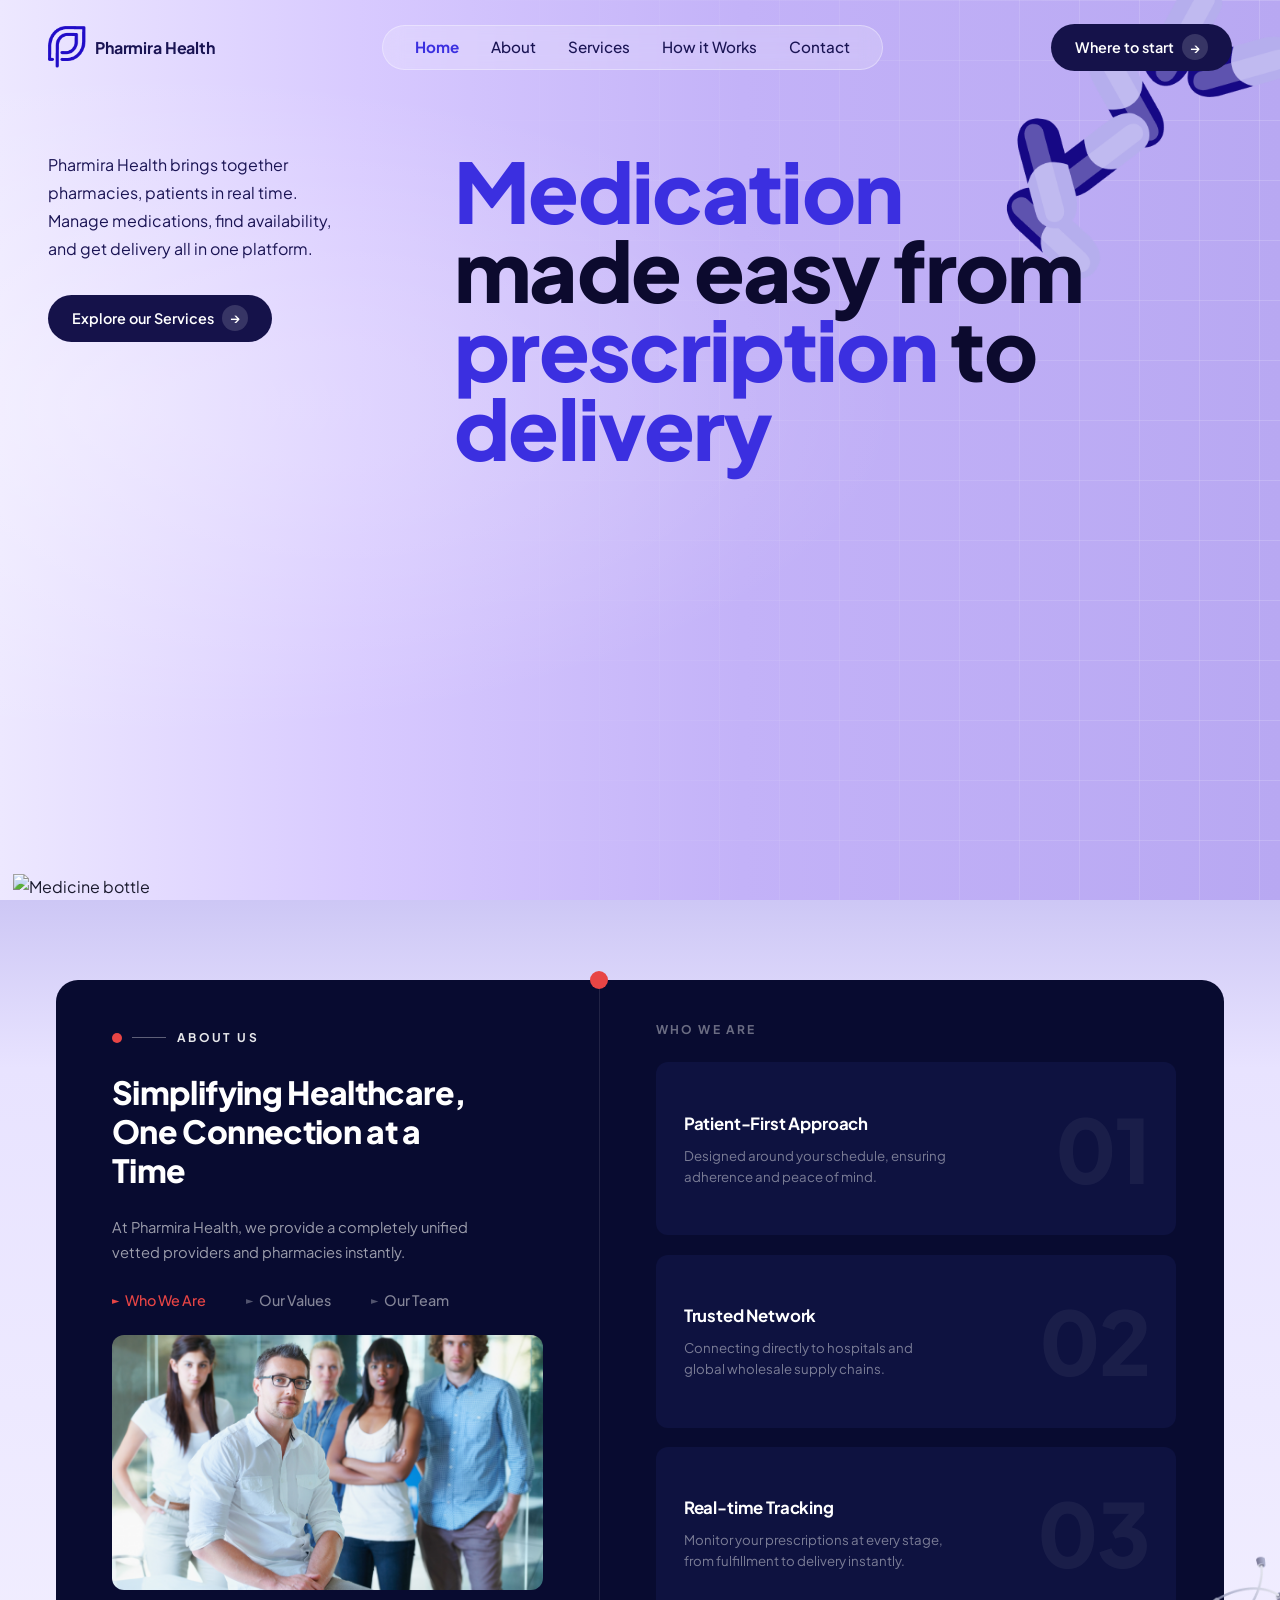
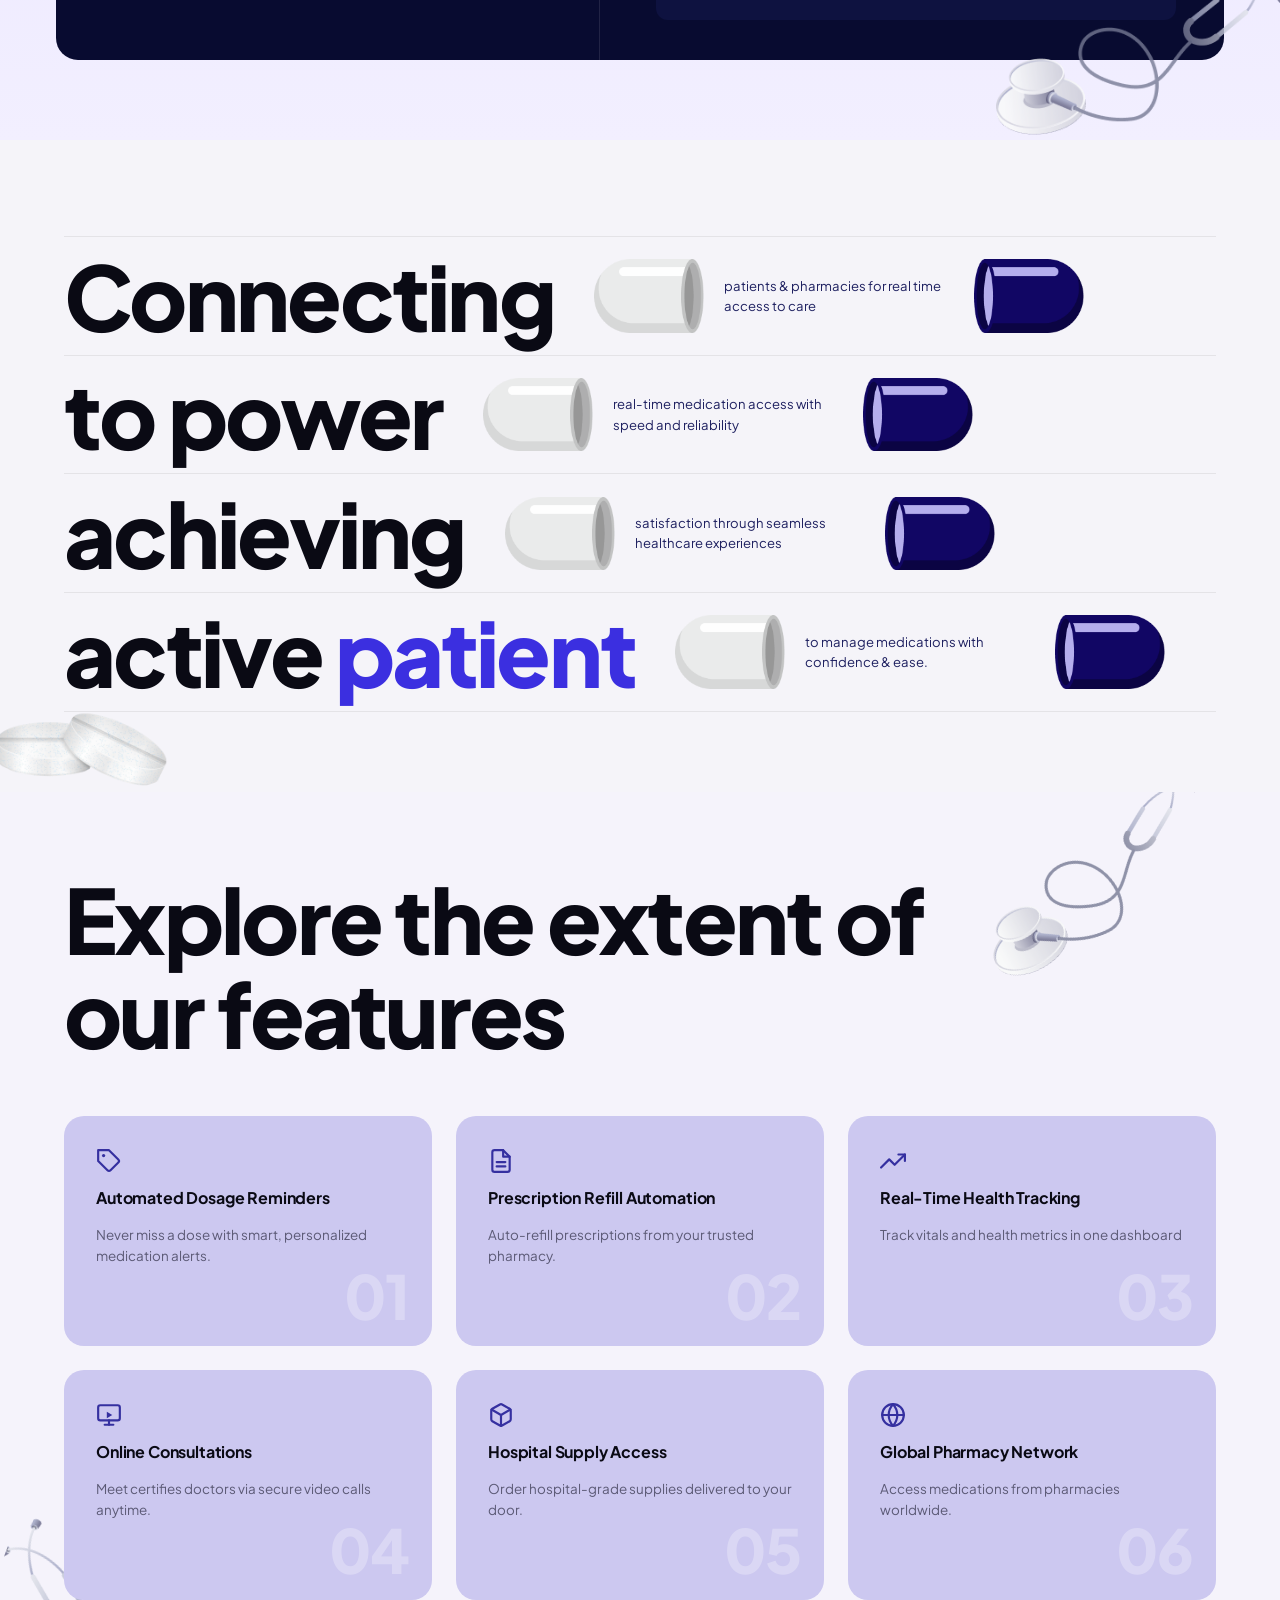
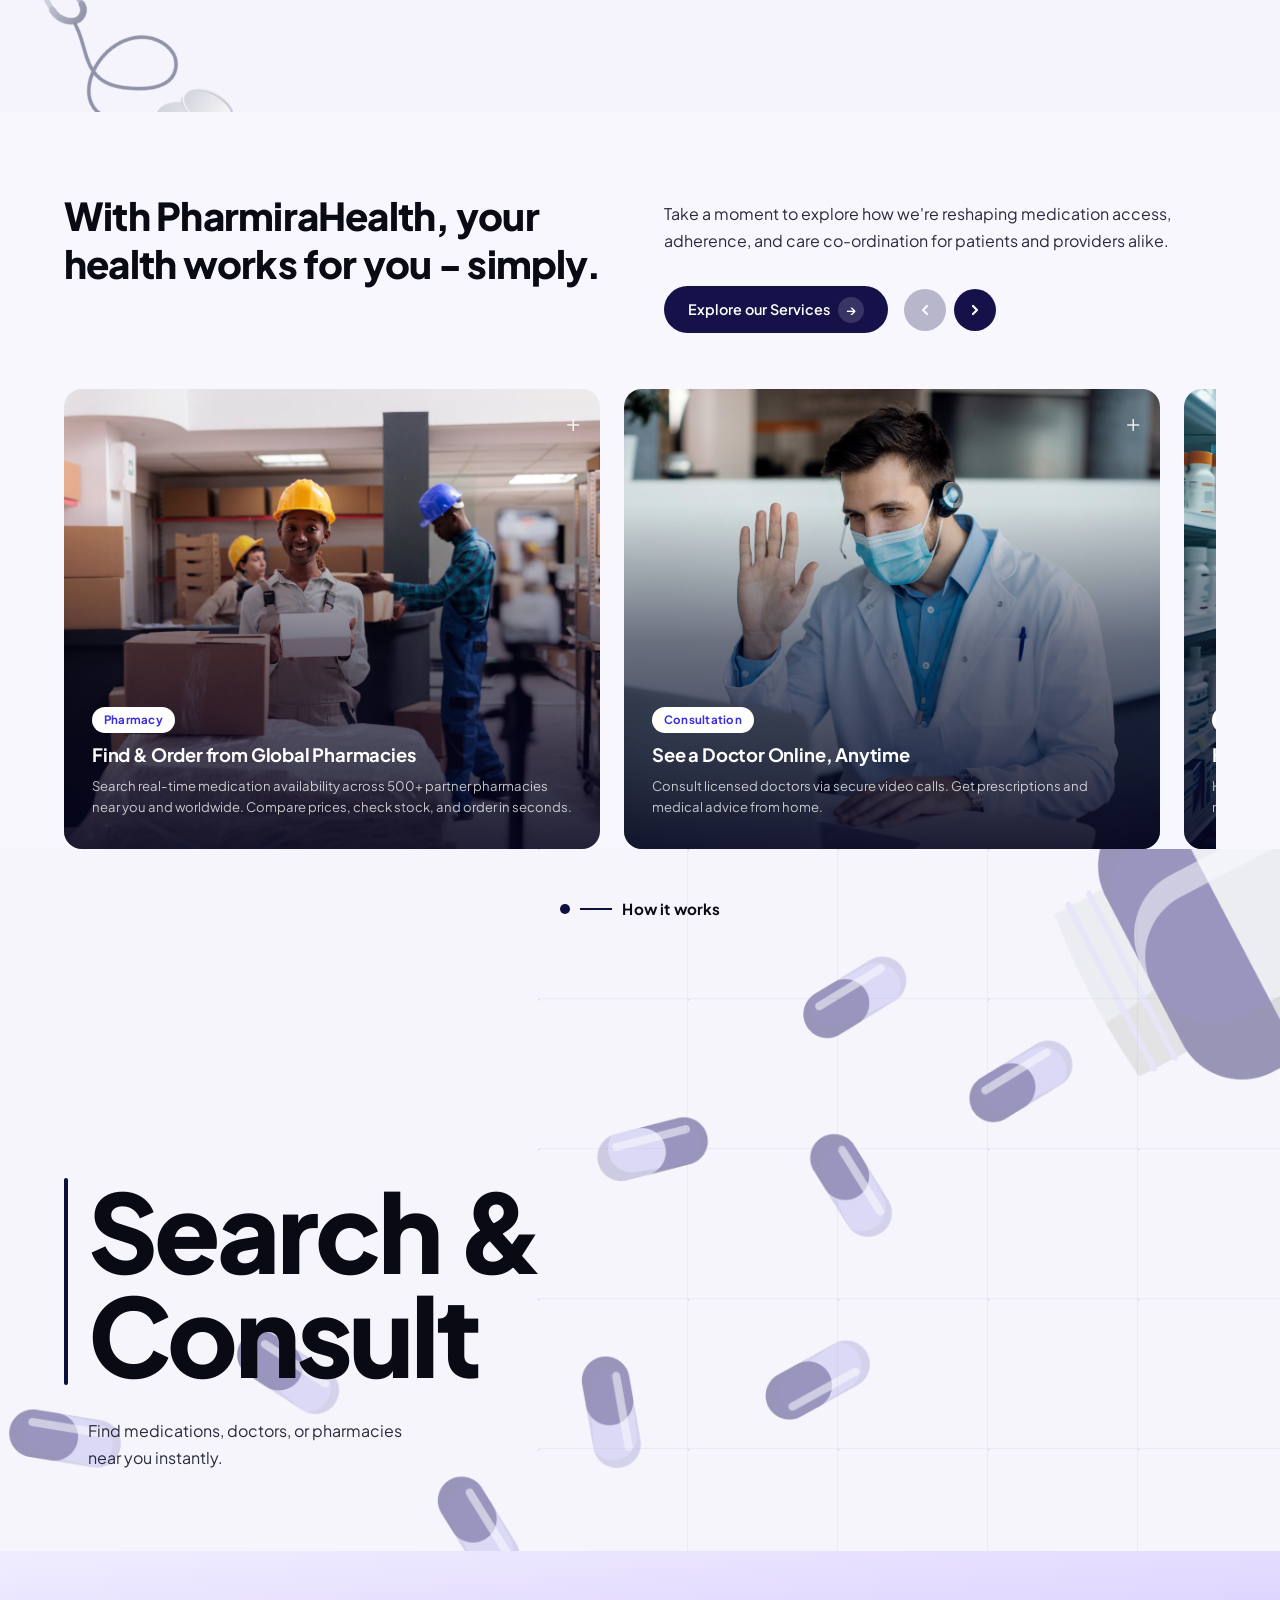
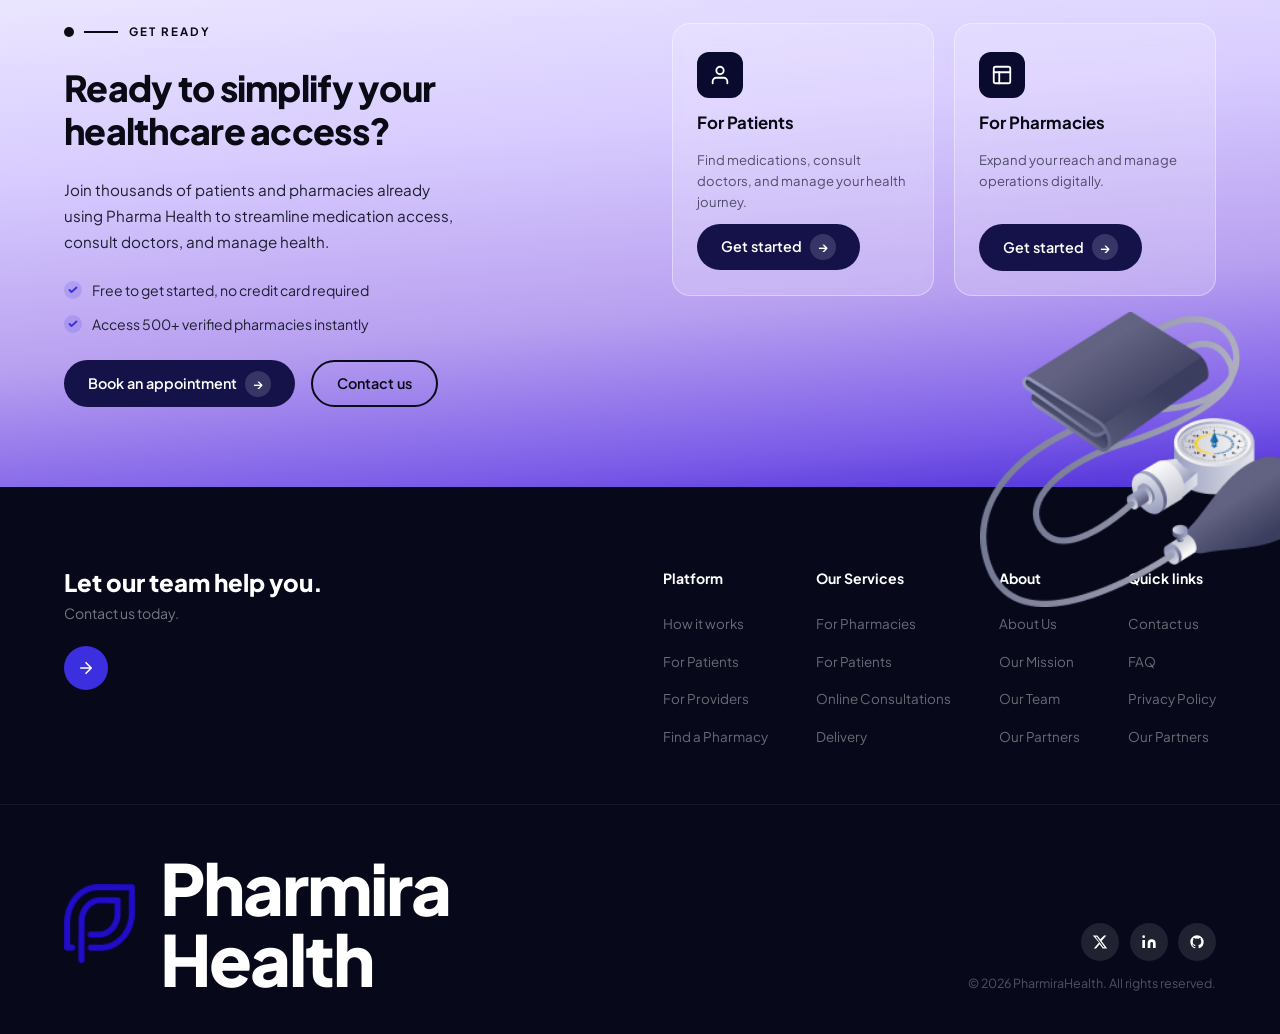
==== index.html @ ff45cb11 "first commit" ====
<!DOCTYPE html>
<html lang="en">
<head>
  <meta charset="UTF-8" />
  <meta name="viewport" content="width=device-width, initial-scale=1.0" />
  <title>PharmiraHealth</title>
  <link rel="stylesheet" href="assets/css/main.css" />
  <link rel="stylesheet" href="assets/css/pages/home.css" />
</head>
<body>

  <!-- ═══════════ HERO ═══════════ -->
  <div class="page-hero">

    <img src="assets/images/cornerpill.png" alt="" class="hero__corner-pill" aria-hidden="true" />

    <header class="navbar">
      <div class="nav-logo">
        <img src="assets/images/top-logo.png" alt="Pharmira Health" />
        <span class="nav-logo-name">Pharmira Health</span>
      </div>
      <nav class="nav-links">
        <a href="index.html" class="active">Home</a>
        <a href="pages/about.html">About</a>
        <a href="pages/services.html">Services</a>
        <a href="#">How it Works</a>
        <a href="pages/contact.html">Contact</a>
      </nav>
      <a href="#" class="btn btn-dark">
        Where to start <span class="btn-icon">→</span>
      </a>
    </header>

    <section class="hero">
      <div class="hero__left">
        <p class="hero__subtitle">
          Pharmira Health brings together pharmacies, patients in real time.
          Manage medications, find availability, and get delivery all in one platform.
        </p>
        <a href="pages/services.html" class="btn btn-dark">
          Explore our Services <span class="btn-icon">→</span>
        </a>
      </div>

      <div class="hero__heading">
        <h1>
          <span class="text-purple">Medication</span><br />
          <span class="text-dark">made easy from</span><br />
          <span class="text-purple">prescription</span> <span class="text-dark">to</span><br />
          <span class="text-purple">delivery</span>
        </h1>
      </div>

      <img src="assets/images/pill.gif" alt="Medicine bottle" class="hero__pill-bottle" aria-hidden="true" />
    </section>

  </div>

  <!-- ═══════════ ABOUT ═══════════ -->
  <section class="about-section">

    <!-- Stethoscope sits outside the card, bottom-right of section -->
    <img src="assets/images/seth1.png" alt="" class="about__stethoscope" aria-hidden="true" />

    <div class="about-card">

      <!-- ── LEFT COLUMN ── -->
      <div class="about-left">

        <div class="about-label">
          <span class="label-dot"></span>
          <span class="label-line"></span>
          <span>ABOUT US</span>
        </div>

        <h2 class="about-heading">Simplifying Healthcare, One Connection at a Time</h2>

        <p class="about-body">At Pharmira Health, we provide a completely unified vetted providers and pharmacies instantly.</p>

        <div class="about-tabs">
          <button class="about-tab active" data-tab="who">
            <span class="tab-arrow">&#9658;</span> Who We Are
          </button>
          <button class="about-tab" data-tab="values">
            <span class="tab-arrow">&#9658;</span> Our Values
          </button>
          <button class="about-tab" data-tab="team">
            <span class="tab-arrow">&#9658;</span> Our Team
          </button>
        </div>

        <div class="about-team-photo">
          <img src="assets/images/aboutV1.jpg" alt="Pharmira Health Team" />
        </div>

      </div>

      <!-- ── DIVIDER ── -->
      <div class="about-divider">
        <div class="divider-dot"></div>
      </div>

      <!-- ── RIGHT COLUMN ── -->
      <div class="about-right">

        <p class="who-label">WHO WE ARE</p>

        <div class="feature-card">
          <div class="feature-text">
            <h3>Patient-First Approach</h3>
            <p>Designed around your schedule, ensuring adherence and peace of mind.</p>
          </div>
          <span class="feature-num">01</span>
        </div>

        <div class="feature-card">
          <div class="feature-text">
            <h3>Trusted Network</h3>
            <p>Connecting directly to hospitals and global wholesale supply chains.</p>
          </div>
          <span class="feature-num">02</span>
        </div>

        <div class="feature-card">
          <div class="feature-text">
            <h3>Real-time Tracking</h3>
            <p>Monitor your prescriptions at every stage, from fulfillment to delivery instantly.</p>
          </div>
          <span class="feature-num">03</span>
        </div>

      </div>

    </div>
  </section>

  <!-- ═══════════ MISSION ═══════════ -->
  <section class="mission-section">

    <img src="assets/images/big-pill.png" alt="" class="mission__big-pill" aria-hidden="true" />

    <div class="mission-rows">

      <div class="mission-row">
        <span class="mission-word">Connecting</span>
        <div class="mission-pill-group">
          <img src="assets/images/white-pill.png" alt="" class="pill-img pill-white" aria-hidden="true" />
          <p class="mission-desc">patients &amp; pharmacies for real time access to care</p>
          <img src="assets/images/purple-pill.png" alt="" class="pill-img pill-purple" aria-hidden="true" />
        </div>
      </div>

      <div class="mission-row">
        <span class="mission-word">to power</span>
        <div class="mission-pill-group">
          <img src="assets/images/white-pill.png" alt="" class="pill-img pill-white" aria-hidden="true" />
          <p class="mission-desc">real-time medication access with speed and reliability</p>
          <img src="assets/images/purple-pill.png" alt="" class="pill-img pill-purple" aria-hidden="true" />
        </div>
      </div>

      <div class="mission-row">
        <span class="mission-word">achieving</span>
        <div class="mission-pill-group">
          <img src="assets/images/white-pill.png" alt="" class="pill-img pill-white" aria-hidden="true" />
          <p class="mission-desc">satisfaction through seamless healthcare experiences</p>
          <img src="assets/images/purple-pill.png" alt="" class="pill-img pill-purple" aria-hidden="true" />
        </div>
      </div>

      <div class="mission-row">
        <span class="mission-word">active <span class="word-accent">patient</span></span>
        <div class="mission-pill-group">
          <img src="assets/images/white-pill.png" alt="" class="pill-img pill-white" aria-hidden="true" />
          <p class="mission-desc">to manage medications with confidence &amp; ease.</p>
          <img src="assets/images/purple-pill.png" alt="" class="pill-img pill-purple" aria-hidden="true" />
        </div>
      </div>

    </div>
  </section>

  <!-- ═══════════ FEATURES ═══════════ -->
  <section class="features-section">

    <img src="assets/images/seth1.png" alt="" class="features__steth features__steth--tr" aria-hidden="true" />
    <img src="assets/images/seth1.png" alt="" class="features__steth features__steth--bl" aria-hidden="true" />

    <div class="features-inner">

      <h2 class="features-heading">
        Explore the extent of<br />our features
      </h2>

      <div class="features-grid">

        <div class="feat-card">
          <div class="feat-icon">
            <svg viewBox="0 0 24 24" fill="none" stroke="currentColor" stroke-width="2" stroke-linecap="round" stroke-linejoin="round">
              <path d="M20.59 13.41l-7.17 7.17a2 2 0 0 1-2.83 0L2 12V2h10l8.59 8.59a2 2 0 0 1 0 2.82z"/>
              <line x1="7" y1="7" x2="7.01" y2="7" stroke-width="3"/>
            </svg>
          </div>
          <h3>Automated Dosage Reminders</h3>
          <p>Never miss a dose with smart, personalized medication alerts.</p>
          <span class="feat-num">01</span>
        </div>

        <div class="feat-card">
          <div class="feat-icon">
            <svg viewBox="0 0 24 24" fill="none" stroke="currentColor" stroke-width="2" stroke-linecap="round" stroke-linejoin="round">
              <path d="M14 2H6a2 2 0 0 0-2 2v16a2 2 0 0 0 2 2h12a2 2 0 0 0 2-2V8z"/>
              <polyline points="14 2 14 8 20 8"/>
              <line x1="16" y1="13" x2="8" y2="13"/>
              <line x1="16" y1="17" x2="8" y2="17"/>
            </svg>
          </div>
          <h3>Prescription Refill Automation</h3>
          <p>Auto-refill prescriptions from your trusted pharmacy.</p>
          <span class="feat-num">02</span>
        </div>

        <div class="feat-card">
          <div class="feat-icon">
            <svg viewBox="0 0 24 24" fill="none" stroke="currentColor" stroke-width="2" stroke-linecap="round" stroke-linejoin="round">
              <polyline points="23 6 13.5 15.5 8.5 10.5 1 18"/>
              <polyline points="17 6 23 6 23 12"/>
            </svg>
          </div>
          <h3>Real-Time Health Tracking</h3>
          <p>Track vitals and health metrics in one dashboard</p>
          <span class="feat-num">03</span>
        </div>

        <div class="feat-card">
          <div class="feat-icon">
            <svg viewBox="0 0 24 24" fill="none" stroke="currentColor" stroke-width="2" stroke-linecap="round" stroke-linejoin="round">
              <rect x="2" y="3" width="20" height="14" rx="2"/>
              <line x1="8" y1="21" x2="16" y2="21"/>
              <line x1="12" y1="17" x2="12" y2="21"/>
              <polygon points="10 9 15 12 10 15 10 9" fill="currentColor" stroke="none"/>
            </svg>
          </div>
          <h3>Online Consultations</h3>
          <p>Meet certifies doctors via secure video calls anytime.</p>
          <span class="feat-num">04</span>
        </div>

        <div class="feat-card">
          <div class="feat-icon">
            <svg viewBox="0 0 24 24" fill="none" stroke="currentColor" stroke-width="2" stroke-linecap="round" stroke-linejoin="round">
              <path d="M21 16V8a2 2 0 0 0-1-1.73l-7-4a2 2 0 0 0-2 0l-7 4A2 2 0 0 0 3 8v8a2 2 0 0 0 1 1.73l7 4a2 2 0 0 0 2 0l7-4A2 2 0 0 0 21 16z"/>
              <polyline points="3.27 6.96 12 12.01 20.73 6.96"/>
              <line x1="12" y1="22.08" x2="12" y2="12"/>
            </svg>
          </div>
          <h3>Hospital Supply Access</h3>
          <p>Order hospital-grade supplies delivered to your door.</p>
          <span class="feat-num">05</span>
        </div>

        <div class="feat-card">
          <div class="feat-icon">
            <svg viewBox="0 0 24 24" fill="none" stroke="currentColor" stroke-width="2" stroke-linecap="round" stroke-linejoin="round">
              <circle cx="12" cy="12" r="10"/>
              <line x1="2" y1="12" x2="22" y2="12"/>
              <path d="M12 2a15.3 15.3 0 0 1 4 10 15.3 15.3 0 0 1-4 10 15.3 15.3 0 0 1-4-10 15.3 15.3 0 0 1 4-10z"/>
            </svg>
          </div>
          <h3>Global Pharmacy Network</h3>
          <p>Access medications from pharmacies worldwide.</p>
          <span class="feat-num">06</span>
        </div>

      </div>
    </div>
  </section>

  <!-- ═══════════ SERVICES ═══════════ -->
  <section class="services-section">

    <!-- Top: heading left, info + controls right -->
    <div class="services-top">
      <h2 class="services-heading">With PharmiraHealth, your health works for you - simply.</h2>
      <div class="services-info">
        <p>Take a moment to explore how we're reshaping medication access, adherence, and care co-ordination for patients and providers alike.</p>
        <div class="services-actions">
          <a href="pages/services.html" class="btn btn-dark">
            Explore our Services <span class="btn-icon">→</span>
          </a>
          <div class="services-nav-group">
            <button class="services-nav services-prev" aria-label="Previous">
              <svg width="16" height="16" viewBox="0 0 16 16" fill="none"><path d="M10 12L6 8L10 4" stroke="white" stroke-width="2.2" stroke-linecap="round" stroke-linejoin="round"/></svg>
            </button>
            <button class="services-nav services-next" aria-label="Next">
              <svg width="16" height="16" viewBox="0 0 16 16" fill="none"><path d="M6 4L10 8L6 12" stroke="white" stroke-width="2.2" stroke-linecap="round" stroke-linejoin="round"/></svg>
            </button>
          </div>
        </div>
      </div>
    </div>

    <!-- Slider viewport -->
    <div class="services-slider">
      <!-- Sliding track — add more .service-card items here freely -->
      <div class="services-track">

        <div class="service-card">
          <img src="assets/images/img1.jpg" alt="Pharmacy shelves" />
          <div class="service-card__overlay">
            <span class="service-badge">Pharmacy</span>
            <h3>Find &amp; Order from Global Pharmacies</h3>
            <p>Search real-time medication availability across 500+ partner pharmacies near you and worldwide. Compare prices, check stock, and order in seconds.</p>
          </div>
          <span class="service-card__plus">+</span>
        </div>

        <div class="service-card">
          <img src="assets/images/img2.jpg" alt="Online doctor consultation" />
          <div class="service-card__overlay">
            <span class="service-badge">Consultation</span>
            <h3>See a Doctor Online, Anytime</h3>
            <p>Consult licensed doctors via secure video calls. Get prescriptions and medical advice from home.</p>
          </div>
          <span class="service-card__plus">+</span>
        </div>

        <div class="service-card">
          <img src="assets/images/img3.jpg" alt="Hospital supply warehouse" />
          <div class="service-card__overlay">
            <span class="service-badge">Hospital Supply</span>
            <h3>Hospital-Grade Supply</h3>
            <p>Hospitals and clinics can access equipment through our vetted supplier network.</p>
          </div>
          <span class="service-card__plus">+</span>
        </div>

      </div>
    </div>

  </section>

  <!-- ═══════════ HOW IT WORKS ═══════════ -->
  <section class="hiw-section">

    <!-- Grid lives as a CSS ::after — no markup needed -->

    <!-- pour.png: bottle + pills as a large background image, top-right -->

    <!-- Content layer -->
    <div class="hiw-content">

      <!-- Centered label -->
      <div class="hiw-label">
        <span class="hiw-label__dot"></span>
        <span class="hiw-label__line"></span>
        <span class="hiw-label__text">How it works</span>
      </div>

      <!-- Spacer pushes heading toward vertical center / lower half -->
      <div class="hiw-body-area">

        <!-- Heading with left vertical bar -->
        <div class="hiw-heading-block">
          <span class="hiw-vbar"></span>
          <h2 class="hiw-heading">Search &amp;<br />Consult</h2>
        </div>

        <p class="hiw-desc">Find medications, doctors, or pharmacies near you instantly.</p>

      </div>

    </div>

  </section>

  <!-- ═══════════ CTA ═══════════ -->
  <section class="cta-section">

    <div class="cta-inner">

      <!-- Left column -->
      <div class="cta-left">

        <div class="cta-label">
          <span class="cta-label__dot"></span>
          <span class="cta-label__line"></span>
          <span>GET READY</span>
        </div>

        <h2 class="cta-heading">Ready to simplify your healthcare access?</h2>

        <p class="cta-body">Join thousands of patients and pharmacies already using Pharma Health to streamline medication access, consult doctors, and manage health.</p>

        <ul class="cta-checks">
          <li>
            <svg width="18" height="18" viewBox="0 0 18 18" fill="none"><circle cx="9" cy="9" r="9" fill="#3b2fe0" fill-opacity="0.15"/><path d="M5.5 9L7.5 11L12.5 6.5" stroke="#3b2fe0" stroke-width="1.8" stroke-linecap="round" stroke-linejoin="round"/></svg>
            Free to get started, no credit card required
          </li>
          <li>
            <svg width="18" height="18" viewBox="0 0 18 18" fill="none"><circle cx="9" cy="9" r="9" fill="#3b2fe0" fill-opacity="0.15"/><path d="M5.5 9L7.5 11L12.5 6.5" stroke="#3b2fe0" stroke-width="1.8" stroke-linecap="round" stroke-linejoin="round"/></svg>
            Access 500+ verified pharmacies instantly
          </li>
        </ul>

        <div class="cta-buttons">
          <a href="#" class="btn btn-dark">Book an appointment <span class="btn-icon">→</span></a>
          <a href="pages/contact.html" class="btn btn-outline">Contact us</a>
        </div>

      </div>

      <!-- Right column: two cards -->
      <div class="cta-cards">

        <div class="cta-card">
          <div class="cta-card__icon">
            <svg width="22" height="22" viewBox="0 0 24 24" fill="none" stroke="currentColor" stroke-width="2" stroke-linecap="round" stroke-linejoin="round"><path d="M20 21v-2a4 4 0 0 0-4-4H8a4 4 0 0 0-4 4v2"/><circle cx="12" cy="7" r="4"/></svg>
          </div>
          <h3>For Patients</h3>
          <p>Find medications, consult doctors, and manage your health journey.</p>
          <a href="#" class="btn btn-dark">Get started <span class="btn-icon">→</span></a>
        </div>

        <div class="cta-card">
          <div class="cta-card__icon">
            <svg width="22" height="22" viewBox="0 0 24 24" fill="none" stroke="currentColor" stroke-width="2" stroke-linecap="round" stroke-linejoin="round"><rect x="3" y="3" width="18" height="18" rx="2"/><path d="M3 9h18"/><path d="M9 21V9"/></svg>
          </div>
          <h3>For Pharmacies</h3>
          <p>Expand your reach and manage operations digitally.</p>
          <a href="#" class="btn btn-dark">Get started <span class="btn-icon">→</span></a>
        </div>

      </div>

    </div>

    <!-- Blood pressure monitor / full stethoscope — bottom right -->
    <img src="assets/images/full-seth.png" alt="" class="cta__seth" aria-hidden="true" />

  </section>

  <!-- ═══════════ FOOTER ═══════════ -->
  <footer class="site-footer">

    <!-- Top row: tagline + nav links -->
    <div class="footer-top">

      <div class="footer-tagline">
        <p class="footer-tagline__main">Let our team help you.</p>
        <p class="footer-tagline__sub">Contact us today.</p>
        <a href="pages/contact.html" class="footer-arrow" aria-label="Contact us">
          <svg width="18" height="18" viewBox="0 0 24 24" fill="none" stroke="currentColor" stroke-width="2.2" stroke-linecap="round" stroke-linejoin="round"><path d="M5 12h14M12 5l7 7-7 7"/></svg>
        </a>
      </div>

      <nav class="footer-nav">
        <div class="footer-col">
          <h4>Platform</h4>
          <ul>
            <li><a href="#">How it works</a></li>
            <li><a href="#">For Patients</a></li>
            <li><a href="#">For Providers</a></li>
            <li><a href="#">Find a Pharmacy</a></li>
          </ul>
        </div>
        <div class="footer-col">
          <h4>Our Services</h4>
          <ul>
            <li><a href="#">For Pharmacies</a></li>
            <li><a href="#">For Patients</a></li>
            <li><a href="#">Online Consultations</a></li>
            <li><a href="#">Delivery</a></li>
          </ul>
        </div>
        <div class="footer-col">
          <h4>About</h4>
          <ul>
            <li><a href="pages/about.html">About Us</a></li>
            <li><a href="#">Our Mission</a></li>
            <li><a href="#">Our Team</a></li>
            <li><a href="#">Our Partners</a></li>
          </ul>
        </div>
        <div class="footer-col">
          <h4>Quick links</h4>
          <ul>
            <li><a href="pages/contact.html">Contact us</a></li>
            <li><a href="#">FAQ</a></li>
            <li><a href="#">Privacy Policy</a></li>
            <li><a href="#">Our Partners</a></li>
          </ul>
        </div>
      </nav>

    </div>

    <!-- Bottom row: brand + socials -->
    <div class="footer-bottom">

      <div class="footer-brand">
        <img src="assets/images/top-logo.png" alt="Pharmira Health" class="footer-logo" />
        <span class="footer-brand-name">Pharmira<br />Health</span>
      </div>

      <div class="footer-bottom-right">
        <div class="footer-socials">
          <a href="#" class="footer-social" aria-label="Twitter">
            <svg viewBox="0 0 24 24" fill="currentColor"><path d="M18.244 2.25h3.308l-7.227 8.26 8.502 11.24H16.17l-4.714-6.231-5.401 6.231H2.737l7.73-8.835L1.254 2.25H8.08l4.253 5.622 5.911-5.622zm-1.161 17.52h1.833L7.084 4.126H5.117z"/></svg>
          </a>
          <a href="#" class="footer-social" aria-label="LinkedIn">
            <svg viewBox="0 0 24 24" fill="currentColor"><path d="M16 8a6 6 0 0 1 6 6v7h-4v-7a2 2 0 0 0-2-2 2 2 0 0 0-2 2v7h-4v-7a6 6 0 0 1 6-6z"/><rect x="2" y="9" width="4" height="12"/><circle cx="4" cy="4" r="2"/></svg>
          </a>
          <a href="#" class="footer-social" aria-label="GitHub">
            <svg viewBox="0 0 24 24" fill="currentColor"><path d="M12 2C6.477 2 2 6.484 2 12.017c0 4.425 2.865 8.18 6.839 9.504.5.092.682-.217.682-.483 0-.237-.008-.868-.013-1.703-2.782.605-3.369-1.343-3.369-1.343-.454-1.158-1.11-1.466-1.11-1.466-.908-.62.069-.608.069-.608 1.003.07 1.531 1.032 1.531 1.032.892 1.53 2.341 1.088 2.91.832.092-.647.35-1.088.636-1.338-2.22-.253-4.555-1.113-4.555-4.951 0-1.093.39-1.988 1.029-2.688-.103-.253-.446-1.272.098-2.65 0 0 .84-.27 2.75 1.026A9.564 9.564 0 0 1 12 6.844a9.59 9.59 0 0 1 2.504.337c1.909-1.296 2.747-1.027 2.747-1.027.546 1.379.202 2.398.1 2.651.64.7 1.028 1.595 1.028 2.688 0 3.848-2.339 4.695-4.566 4.943.359.309.678.92.678 1.855 0 1.338-.012 2.419-.012 2.747 0 .268.18.58.688.482A10.019 10.019 0 0 0 22 12.017C22 6.484 17.522 2 12 2z"/></svg>
          </a>
        </div>
        <p class="footer-copy">© 2026 PharmiraHealth. All rights reserved.</p>
      </div>

    </div>

  </footer>

  <script src="assets/js/main.js"></script>
  <script src="assets/js/pages/home.js"></script>
</body>
</html>
---- assets/css/main.css ----
@import url('https://fonts.googleapis.com/css2?family=Plus+Jakarta+Sans:wght@400;500;600;700;800&display=swap');

/* ── Reset & base ── */
*, *::before, *::after {
  box-sizing: border-box;
  margin: 0;
  padding: 0;
}

:root {
  --color-primary: #0d6e6e;
  --color-secondary: #f4f9f9;
  --color-accent: #16a34a;
  --color-text: #1a1a2e;
  --font-base: 'Plus Jakarta Sans', system-ui, sans-serif;
}

body {
  font-family: var(--font-base);
  color: var(--color-text);
  background-color: var(--color-secondary);
  line-height: 1.6;
}

img {
  max-width: 100%;
  display: block;
}

a {
  text-decoration: none;
  color: inherit;
}
---- assets/css/pages/home.css ----
/* ── Page wrapper ── */
.page-hero {
  /* Light lavender on the left → medium purple on the right */
  background:
    radial-gradient(ellipse at 8% 45%, rgba(255,255,255,0.32) 0%, transparent 48%),
    linear-gradient(to right, #ede8ff 0%, #d8caff 28%, #c3b2f8 58%, #b8a8f2 100%);
  min-height: 100vh;
  position: relative;
  overflow: hidden;
  display: flex;
  flex-direction: column;
}

/* Grid overlay — visible on right half, fades out toward left */
.page-hero::after {
  content: '';
  position: absolute;
  inset: 0;
  z-index: 1;
  pointer-events: none;
  background-image:
    repeating-linear-gradient(
      0deg,
      transparent,
      transparent 59px,
      rgba(255, 255, 255, 0.22) 59px,
      rgba(255, 255, 255, 0.22) 60px
    ),
    repeating-linear-gradient(
      90deg,
      transparent,
      transparent 59px,
      rgba(255, 255, 255, 0.22) 59px,
      rgba(255, 255, 255, 0.22) 60px
    );
  /* to left: 0% = right edge (opaque → grid visible), fades to transparent toward left */
  -webkit-mask-image: linear-gradient(to left, rgba(0,0,0,0.75) 0%, rgba(0,0,0,0.25) 45%, transparent 70%);
  mask-image:         linear-gradient(to left, rgba(0,0,0,0.75) 0%, rgba(0,0,0,0.25) 45%, transparent 70%);
}

/* ── Corner pill: direct child of .page-hero, behind navbar ── */
.hero__corner-pill {
  position: absolute;
  top: 0;
  right: 0;
  width: 290px;
  pointer-events: none;
  z-index: 5; /* navbar is z-index 20 → always on top */
}

/* ── NAVBAR ── */
.navbar {
  display: flex;
  align-items: center;
  justify-content: space-between;
  padding: 1.5rem 3rem;
  position: relative;
  z-index: 20;
}

.nav-logo {
  display: flex;
  align-items: center;
  gap: 0.6rem;
}

.nav-logo img {
  height: 42px;
  width: auto;
}

.nav-logo-name {
  font-size: 1rem;
  font-weight: 700;
  color: #1a1454;
  white-space: nowrap;
  letter-spacing: -0.01em;
}

.nav-links {
  display: flex;
  gap: 2rem;
  align-items: center;
  background: rgba(255, 255, 255, 0.2);
  backdrop-filter: blur(10px);
  -webkit-backdrop-filter: blur(10px);
  border: 1px solid rgba(255, 255, 255, 0.35);
  border-radius: 50px;
  padding: 0.6rem 2rem;
}

.nav-links a {
  font-size: 0.95rem;
  color: #1a1454;
  font-weight: 500;
  transition: color 0.2s;
  white-space: nowrap;
}

.nav-links a.active {
  color: #3b2fe0;
  font-weight: 700;
}

.nav-links a:hover {
  color: #3b2fe0;
}

/* ── Shared Button ── */
.btn {
  display: inline-flex;
  align-items: center;
  gap: 0.5rem;
  padding: 0.65rem 1.5rem;
  border-radius: 50px;
  font-weight: 600;
  font-size: 0.9rem;
  cursor: pointer;
  border: none;
  transition: opacity 0.2s, transform 0.15s;
  text-decoration: none;
  white-space: nowrap;
}

.btn:hover {
  opacity: 0.88;
  transform: translateY(-1px);
}

.btn-dark {
  background: #15124a;
  color: #fff;
}

.btn-icon {
  display: inline-flex;
  align-items: center;
  justify-content: center;
  width: 26px;
  height: 26px;
  border-radius: 50%;
  background: rgba(255, 255, 255, 0.15);
  font-size: 0.85rem;
  flex-shrink: 0;
}

/* ── HERO SECTION ── */
.hero {
  flex: 1;
  display: grid;
  grid-template-columns: 390px 1fr;
  align-items: flex-start;
  padding: 3rem 3rem 0;
  position: relative;
  z-index: 10;
}

/* Left column */
.hero__left {
  display: flex;
  flex-direction: column;
  align-items: flex-start; /* prevents button from stretching full column width */
  gap: 2rem;
  align-self: flex-start;
  padding-top: 0.5rem;
}

.hero__subtitle {
  font-size: 1rem;
  color: #1a1454;
  line-height: 1.75;
  max-width: 300px;
}

/* Right column — big heading */
.hero__heading {
  align-self: flex-start;
  padding-left: 1rem;
  padding-top: 0.5rem;
}

.hero__heading h1 {
  font-size: clamp(3rem, 6.5vw, 5.5rem);
  font-weight: 800;
  line-height: 0.95;
  letter-spacing: -0.02em;
  margin: 0;
}

.text-purple { color: #3b2fe0; }
.text-dark   { color: #0c0a2e; }

/* Pill bottle gif — bottom left, large & partially cropped */
.hero__pill-bottle {
  position: absolute;
  bottom: 0;
  left: 1%;
  width: 400px;
  pointer-events: none;
  z-index: 15;
}

/* ════════════════════════════════
   ABOUT SECTION
════════════════════════════════ */
.about-section {
  background: linear-gradient(to bottom, #cdc7f5 0%, #e8e3ff 20%, #f2efff 100%);
  padding: 5rem 3.5rem 5rem;
  position: relative;
  overflow: hidden;
}

/* Stethoscope — bottom right, outside card */
.about__stethoscope {
  position: absolute;
  bottom: 0;
  right: 0;
  width: 300px;
  object-fit: contain;
  pointer-events: none;
  z-index: 2;
}

/* ── Dark card ── */
.about-card {
  background: #080b30;
  border-radius: 22px;
  display: grid;
  grid-template-columns: 1fr 1px 1.15fr;
  min-height: 680px;
  position: relative;
  max-width: 1300px;
  margin: 0 auto;
}

/* ── LEFT COLUMN ── */
.about-left {
  padding: 3rem 3.5rem;
  display: flex;
  flex-direction: column;
  gap: 1.6rem;
}

/* "ABOUT US" label */
.about-label {
  display: flex;
  align-items: center;
  gap: 0.65rem;
  color: rgba(255,255,255,0.9);
  font-size: 0.75rem;
  font-weight: 700;
  letter-spacing: 0.2em;
  text-transform: uppercase;
}

.label-dot {
  width: 10px;
  height: 10px;
  border-radius: 50%;
  background: #e84545;
  flex-shrink: 0;
}

.label-line {
  width: 34px;
  height: 1.5px;
  background: rgba(255,255,255,0.35);
  flex-shrink: 0;
}

.about-heading {
  font-size: 2rem;
  font-weight: 800;
  color: #fff;
  line-height: 1.22;
  letter-spacing: -0.02em;
  max-width: 380px;
}

.about-body {
  font-size: 0.92rem;
  color: rgba(255,255,255,0.6);
  line-height: 1.7;
  max-width: 380px;
}

/* Tabs */
.about-tabs {
  display: flex;
  gap: 2.5rem;
  align-items: center;
}

.about-tab {
  background: none;
  border: none;
  color: rgba(255,255,255,0.5);
  font-family: inherit;
  font-size: 0.9rem;
  font-weight: 500;
  cursor: pointer;
  display: flex;
  align-items: center;
  gap: 0.35rem;
  padding: 0;
  transition: color 0.2s;
}

.about-tab .tab-arrow {
  font-size: 0.6rem;
  color: rgba(255,255,255,0.3);
  transition: color 0.2s;
}

.about-tab.active {
  color: #e84545;
}

.about-tab.active .tab-arrow {
  color: #e84545;
}

.about-tab:hover:not(.active) {
  color: #fff;
}

/* Team photo */
.about-team-photo {
  border-radius: 12px;
  overflow: hidden;
  max-height: 255px;
  flex-shrink: 0;
}

.about-team-photo img {
  width: 100%;
  height: 100%;
  object-fit: cover;
  display: block;
}

/* ── DIVIDER ── */
.about-divider {
  background: rgba(255,255,255,0.1);
  position: relative;
  display: flex;
  justify-content: center;
}

.divider-dot {
  position: absolute;
  top: -9px;
  width: 18px;
  height: 18px;
  border-radius: 50%;
  background: #e84545;
  flex-shrink: 0;
}

/* ── RIGHT COLUMN ── */
.about-right {
  padding: 2.5rem 3rem 2.5rem 3.5rem;
  display: flex;
  flex-direction: column;
  gap: 1.2rem;
}

.who-label {
  font-size: 0.75rem;
  font-weight: 700;
  letter-spacing: 0.18em;
  text-transform: uppercase;
  color: rgba(255,255,255,0.4);
  margin-bottom: 0.25rem;
}

/* Feature cards */
.feature-card {
  background: #0e1240;
  border-radius: 12px;
  padding: 1.5rem 1.75rem;
  display: flex;
  align-items: center;
  justify-content: space-between;
  gap: 1rem;
  flex: 1;
  min-height: 110px;
}

.feature-text h3 {
  font-size: 1.05rem;
  font-weight: 700;
  color: #fff;
  margin-bottom: 0.45rem;
  letter-spacing: -0.01em;
}

.feature-text p {
  font-size: 0.83rem;
  color: rgba(255,255,255,0.45);
  line-height: 1.6;
  max-width: 270px;
}

/* Large faded background number */
.feature-num {
  font-size: 5.5rem;
  font-weight: 800;
  color: rgba(255,255,255,0.05);
  line-height: 1;
  letter-spacing: -0.03em;
  user-select: none;
  flex-shrink: 0;
}

/* ════════════════════════════════
   MISSION SECTION
════════════════════════════════ */
.mission-section {
  background: #f5f4f9;
  padding: 6rem 4rem 5rem;
  position: relative;
  overflow: hidden;
}

/* Big round tablet — bottom left */
.mission__big-pill {
  position: absolute;
  bottom: -20px;
  left: -30px;
  width: 220px;
  pointer-events: none;
  z-index: 1;
}

.mission-rows {
  display: flex;
  flex-direction: column;
  gap: 0;
  position: relative;
  z-index: 2;
}

/* Each row: large word left, pill group right */
.mission-row {
  display: flex;
  align-items: center;
  gap: 2.5rem;
  padding: 0.6rem 0;
  border-bottom: 1px solid rgba(0, 0, 0, 0.07);
}

.mission-row:first-child {
  border-top: 1px solid rgba(0, 0, 0, 0.07);
}

/* Large word */
.mission-word {
  font-size: clamp(3.5rem, 7vw, 6rem);
  font-weight: 800;
  color: #0a0a14;
  white-space: nowrap;
  line-height: 1.1;
  letter-spacing: -0.03em;
  flex-shrink: 0;
}

/* Accent colour on "patient" */
.word-accent {
  color: #3b2fe0;
}

/* Pill + description group */
.mission-pill-group {
  display: flex;
  align-items: center;
  gap: 1.25rem;
  flex-shrink: 0;
}

/* Pill images */
.pill-img {
  width: 110px;
  height: auto;
  object-fit: contain;
  flex-shrink: 0;
}

.pill-white {
  /* natural render — no filter needed */
}

.pill-purple {
  /* natural render */
}

/* Description text between pills */
.mission-desc {
  font-size: 0.82rem;
  color: #1e2060;
  line-height: 1.55;
  max-width: 230px;
  flex-shrink: 0;
}

/* ════════════════════════════════
   FEATURES SECTION
════════════════════════════════ */
.features-section {
  background: #f5f3fb;
  padding: 5rem 4rem 7rem;
  position: relative;
  overflow: hidden;
}

/* Seth stethoscope images */
.features__steth {
  position: absolute;
  pointer-events: none;
  z-index: 1;
}

/* Top right — overlapping the heading */
.features__steth--tr {
  top: 0;
  right: 5%;
  width: 260px;
  transform: rotate(-20deg);
}

/* Bottom left — partially cropped */
.features__steth--bl {
  bottom: -30px;
  left: -20px;
  width: 300px;
  transform: rotate(20deg) scaleX(-1);
}

.features-inner {
  max-width: 1300px;
  margin: 0 auto;
  position: relative;
  z-index: 2;
}

/* Heading */
.features-heading {
  font-size: clamp(3.2rem, 7vw, 6rem);
  font-weight: 800;
  color: #0a0a14;
  line-height: 1.05;
  letter-spacing: -0.03em;
  margin-bottom: 3.5rem;
}

/* 3-column card grid */
.features-grid {
  display: grid;
  grid-template-columns: repeat(3, 1fr);
  gap: 1.5rem;
}

/* Feature card */
.feat-card {
  background: #ccc8f0;
  border-radius: 20px;
  padding: 2rem 2rem 1.5rem;
  display: flex;
  flex-direction: column;
  gap: 0.9rem;
  position: relative;
  min-height: 230px;
}

/* Icon */
.feat-icon {
  width: 26px;
  height: 26px;
  color: #3530a0;
  flex-shrink: 0;
}

.feat-icon svg {
  width: 100%;
  height: 100%;
}

/* Title */
.feat-card h3 {
  font-size: 1rem;
  font-weight: 700;
  color: #0a0a14;
  letter-spacing: -0.01em;
  line-height: 1.3;
}

/* Description */
.feat-card p {
  font-size: 0.84rem;
  color: rgba(10, 10, 30, 0.58);
  line-height: 1.6;
}

/* Faded background number */
.feat-num {
  position: absolute;
  bottom: 1.25rem;
  right: 1.5rem;
  font-size: 3.8rem;
  font-weight: 800;
  color: rgba(255, 255, 255, 0.28);
  line-height: 1;
  letter-spacing: -0.03em;
  user-select: none;
}

/* ════════════════════════════════
   SERVICES SECTION
════════════════════════════════ */
.services-section {
  background: #f8f7fd;
  padding: 5rem 4rem 0;
  /* no overflow:hidden — the .services-slider handles clipping */
}

/* ── Top: heading + info ── */
.services-top {
  display: grid;
  grid-template-columns: 1fr 1fr;
  gap: 3rem;
  align-items: flex-start;
  padding-bottom: 3.5rem;
}

.services-heading {
  font-size: clamp(1.8rem, 3vw, 2.8rem);
  font-weight: 800;
  color: #0a0a14;
  line-height: 1.25;
  letter-spacing: -0.02em;
}

.services-info {
  display: flex;
  flex-direction: column;
  align-items: flex-start;
  gap: 2rem;
  padding-top: 0.5rem;
}

.services-info p {
  font-size: 1rem;
  color: #2a2a3e;
  line-height: 1.7;
}

/* Button + nav arrows row */
.services-actions {
  display: flex;
  align-items: center;
  gap: 1rem;
  flex-wrap: wrap;
}

.services-nav-group {
  display: flex;
  gap: 0.5rem;
}

.services-nav {
  width: 42px;
  height: 42px;
  border-radius: 50%;
  background: #15124a;
  border: none;
  color: #fff;
  cursor: pointer;
  display: flex;
  align-items: center;
  justify-content: center;
  transition: opacity 0.2s, transform 0.15s;
  flex-shrink: 0;
}

.services-nav:disabled {
  opacity: 0.28;
  cursor: not-allowed;
}

.services-nav:not(:disabled):hover {
  opacity: 0.78;
  transform: scale(1.06);
}

/* ── Slider viewport (clips the track) ── */
.services-slider {
  overflow: hidden;
}

/* ── Sliding track ── */
.services-track {
  display: flex;
  gap: 1.5rem;
  transition: transform 0.42s cubic-bezier(0.25, 0.46, 0.45, 0.94);
  will-change: transform;
}

/* Each card: JS sets the width; this is just the base */
.service-card {
  flex: 0 0 auto; /* JS controls width */
  min-height: 460px;
  border-radius: 18px;
  overflow: hidden;
  position: relative;
  cursor: pointer;
}

/* Photo fills entire card */
.service-card img {
  width: 100%;
  height: 100%;
  object-fit: cover;
  display: block;
  transition: transform 0.4s ease;
}

.service-card:hover img {
  transform: scale(1.04);
}

/* Dark gradient overlay — bottom 60% */
.service-card__overlay {
  position: absolute;
  inset: 0;
  background: linear-gradient(
    to top,
    rgba(5, 5, 30, 0.88) 0%,
    rgba(5, 5, 30, 0.5) 45%,
    transparent 75%
  );
  display: flex;
  flex-direction: column;
  justify-content: flex-end;
  padding: 1.75rem 1.75rem 2rem;
  gap: 0.6rem;
}

/* Category badge */
.service-badge {
  display: inline-block;
  background: #fff;
  color: #3b2fe0;
  font-size: 0.72rem;
  font-weight: 700;
  padding: 0.25rem 0.75rem;
  border-radius: 50px;
  letter-spacing: 0.02em;
  width: fit-content;
}

/* Card title */
.service-card__overlay h3 {
  font-size: 1.15rem;
  font-weight: 700;
  color: #fff;
  line-height: 1.3;
  letter-spacing: -0.01em;
}

/* Card description */
.service-card__overlay p {
  font-size: 0.82rem;
  color: rgba(255, 255, 255, 0.75);
  line-height: 1.55;
}

/* "+" icon top right */
.service-card__plus {
  position: absolute;
  top: 1.25rem;
  right: 1.25rem;
  font-size: 1.5rem;
  font-weight: 300;
  color: #fff;
  line-height: 1;
  pointer-events: none;
  opacity: 0.9;
}

/* ════════════════════════════════
   HOW IT WORKS SECTION
════════════════════════════════ */
.hiw-section {
  background-color: #f6f5fb;
  background-image: url('../../images/pour.png');
  background-repeat: no-repeat;
  background-position: right top;
  background-size: cover;
  min-height: 78vh;
  position: relative;
  overflow: hidden;
  display: flex;
  flex-direction: column;
  padding: 3rem 4rem 5rem;
}

/* ── Subtle grid with tiny intersection dots — right 58% only ── */
/* Grid lines at 0.08 opacity, 150px cells — barely perceptible background texture */
.hiw-section::after {
  content: '';
  position: absolute;
  top: 0;
  right: 0;
  bottom: 0;
  width: 58%;
  background-image:
    radial-gradient(circle at 0 0, rgba(148, 138, 205, 0.22) 2px, transparent 2px),
    repeating-linear-gradient(
      transparent, transparent 149px,
      rgba(148, 138, 205, 0.1) 149px, rgba(148, 138, 205, 0.1) 150px
    ),
    repeating-linear-gradient(
      90deg,
      transparent, transparent 149px,
      rgba(148, 138, 205, 0.1) 149px, rgba(148, 138, 205, 0.1) 150px
    );
  background-size: 150px 150px;
  pointer-events: none;
  z-index: 1;
}

/* ── Content layer ── */
.hiw-content {
  position: relative;
  z-index: 3;
  display: flex;
  flex-direction: column;
  flex: 1;
}

/* ── Centered label ── */
.hiw-label {
  display: flex;
  align-items: center;
  justify-content: center;
  gap: 0.65rem;
  font-size: 0.95rem;
  font-weight: 700;
  color: #0a0a14;
  letter-spacing: 0.01em;
}

.hiw-label__dot {
  width: 10px;
  height: 10px;
  border-radius: 50%;
  background: #0d0f3c;
  flex-shrink: 0;
}

.hiw-label__line {
  width: 32px;
  height: 2px;
  background: #0d0f3c;
  flex-shrink: 0;
}

/* ── Body area — sits below label with natural spacing ── */
.hiw-body-area {
  display: flex;
  flex-direction: column;
  gap: 2rem;
  margin-top: auto; /* label stays top, heading fills remaining space */
  max-width: 48%;
}

/* ── Heading with vertical bar ── */
.hiw-heading-block {
  display: flex;
  align-items: stretch;
  gap: 1.25rem;
}

.hiw-vbar {
  width: 3.5px;
  background: #0d0f3c;
  border-radius: 2px;
  flex-shrink: 0;
}

.hiw-heading {
  font-size: clamp(4rem, 8.5vw, 7.5rem);
  font-weight: 800;
  color: #0a0a14;
  line-height: 0.95;
  letter-spacing: -0.03em;
  margin: 0;
}

/* ── Description text ── */
.hiw-desc {
  font-size: 1rem;
  color: #2a2a3e;
  line-height: 1.7;
  max-width: 360px;
  /* align with heading text (vbar width + gap) */
  padding-left: calc(3.5px + 1.25rem);
}

/* ════════════════════════════════
   CTA SECTION
════════════════════════════════ */
.cta-section {
  background: linear-gradient(175deg, #f0edff 0%, #d8ccff 35%, #b8a0f0 65%, #7b5ce8 88%, #4e2fd8 100%);
  padding: 4.5rem 4rem 5rem;
  position: relative;
  overflow: visible; /* seth image extends down into footer */
}

.cta-inner {
  display: grid;
  grid-template-columns: 1fr 1fr;
  gap: 4rem;
  align-items: flex-start;
  max-width: 1300px;
  position: relative;
  z-index: 2;
}

/* Label */
.cta-label {
  display: flex;
  align-items: center;
  gap: 0.65rem;
  font-size: 0.72rem;
  font-weight: 700;
  letter-spacing: 0.18em;
  text-transform: uppercase;
  color: #0a0a14;
}

.cta-label__dot {
  width: 10px;
  height: 10px;
  border-radius: 50%;
  background: #0a0a14;
  flex-shrink: 0;
}

.cta-label__line {
  width: 34px;
  height: 2px;
  background: #0a0a14;
  flex-shrink: 0;
}

.cta-heading {
  font-size: clamp(1.8rem, 2.8vw, 2.5rem);
  font-weight: 800;
  color: #0a0a14;
  line-height: 1.22;
  letter-spacing: -0.02em;
}

.cta-body {
  font-size: 0.95rem;
  color: #1e1e30;
  line-height: 1.7;
  max-width: 400px;
}

/* Checklist */
.cta-checks {
  list-style: none;
  display: flex;
  flex-direction: column;
  gap: 0.75rem;
}

.cta-checks li {
  display: flex;
  align-items: center;
  gap: 0.65rem;
  font-size: 0.88rem;
  color: #1e1e30;
}

/* Buttons row */
.cta-buttons {
  display: flex;
  align-items: center;
  gap: 1rem;
  flex-wrap: wrap;
}

.btn-outline {
  background: transparent;
  color: #0a0a14;
  border: 2px solid #0a0a14;
}

/* Left column flex stack */
.cta-left {
  display: flex;
  flex-direction: column;
  gap: 1.5rem;
  align-items: flex-start;
}

/* Right: two cards side by side */
.cta-cards {
  display: grid;
  grid-template-columns: 1fr 1fr;
  gap: 1.25rem;
  align-self: flex-start;
}

.cta-card {
  background: rgba(255, 255, 255, 0.18);
  backdrop-filter: blur(16px);
  -webkit-backdrop-filter: blur(16px);
  border: 1px solid rgba(255, 255, 255, 0.38);
  border-radius: 18px;
  padding: 1.75rem 1.5rem 1.5rem;
  display: flex;
  flex-direction: column;
  gap: 0.75rem;
  min-height: 250px;
}

.cta-card__icon {
  width: 46px;
  height: 46px;
  background: #0a0a2e;
  border-radius: 12px;
  display: flex;
  align-items: center;
  justify-content: center;
  color: #fff;
  flex-shrink: 0;
}

.cta-card h3 {
  font-size: 1.05rem;
  font-weight: 700;
  color: #0a0a14;
}

.cta-card p {
  font-size: 0.82rem;
  color: rgba(10, 10, 30, 0.65);
  line-height: 1.6;
  flex: 1;
}

.cta-card .btn {
  margin-top: auto;
  align-self: flex-start;
}

/* full-seth: straddles CTA bottom and footer top */
.cta__seth {
  position: absolute;
  bottom: -120px;
  right: 0;
  width: 300px;
  pointer-events: none;
  z-index: 10;
}

/* ════════════════════════════════
   FOOTER
════════════════════════════════ */
.site-footer {
  background: #07081a;
  color: #fff;
}

/* Top row — extra top padding to clear the overlapping seth image on right */
.footer-top {
  display: flex;
  justify-content: space-between;
  align-items: flex-start;
  gap: 3rem;
  padding: 5rem 4rem 3.5rem;
  border-bottom: 1px solid rgba(255, 255, 255, 0.06);
}

.footer-tagline {
  display: flex;
  flex-direction: column;
  gap: 0.3rem;
  max-width: 280px;
  flex-shrink: 0;
}

.footer-tagline__main {
  font-size: 1.5rem;
  font-weight: 800;
  color: #fff;
  line-height: 1.25;
}

.footer-tagline__sub {
  font-size: 0.88rem;
  color: rgba(255, 255, 255, 0.45);
}

.footer-arrow {
  display: flex;
  align-items: center;
  justify-content: center;
  width: 44px;
  height: 44px;
  border-radius: 50%;
  background: #3b2fe0;
  color: #fff;
  margin-top: 1rem;
  text-decoration: none;
  transition: opacity 0.2s;
  flex-shrink: 0;
}

.footer-arrow:hover { opacity: 0.8; }

/* Nav columns */
.footer-nav {
  display: flex;
  gap: 3rem;
  flex-wrap: wrap;
}

.footer-col h4 {
  font-size: 0.88rem;
  font-weight: 700;
  color: #fff;
  margin-bottom: 1.25rem;
}

.footer-col ul {
  list-style: none;
  display: flex;
  flex-direction: column;
  gap: 0.75rem;
}

.footer-col ul li a {
  font-size: 0.84rem;
  color: rgba(255, 255, 255, 0.4);
  transition: color 0.2s;
}

.footer-col ul li a:hover { color: #fff; }

/* Bottom row */
.footer-bottom {
  display: flex;
  align-items: flex-end;
  justify-content: space-between;
  padding: 3rem 4rem 2.5rem;
  gap: 2rem;
}

.footer-brand {
  display: flex;
  align-items: center;
  gap: 1.5rem;
}

.footer-logo {
  height: 80px;
  width: auto;
}

.footer-brand-name {
  font-size: clamp(3rem, 5.5vw, 5rem);
  font-weight: 800;
  color: #fff;
  line-height: 1.0;
  letter-spacing: -0.03em;
}

.footer-bottom-right {
  display: flex;
  flex-direction: column;
  align-items: flex-end;
  gap: 0.85rem;
}

.footer-socials {
  display: flex;
  gap: 0.65rem;
}

.footer-social {
  display: flex;
  align-items: center;
  justify-content: center;
  width: 38px;
  height: 38px;
  border-radius: 50%;
  background: rgba(255, 255, 255, 0.1);
  color: #fff;
  text-decoration: none;
  transition: background 0.2s;
}

.footer-social:hover { background: rgba(255, 255, 255, 0.2); }

.footer-social svg {
  width: 16px;
  height: 16px;
}

.footer-copy {
  font-size: 0.78rem;
  color: rgba(255, 255, 255, 0.3);
}

/* ══════════════════════════════════════
   RESPONSIVE — tablet (≤ 960px)
══════════════════════════════════════ */
@media (max-width: 960px) {

  /* ── Navbar ── */
  .navbar {
    flex-wrap: wrap;
    gap: 1rem;
    padding: 1rem 1.5rem;
  }
  .nav-links {
    order: 3;
    width: 100%;
    justify-content: center;
    flex-wrap: wrap;
    gap: 1rem 1.5rem;
    padding: 0.6rem 1.25rem;
  }

  /* ── Hero ── */
  .hero {
    grid-template-columns: 1fr;
    gap: 2rem;
    padding-bottom: 2rem;
  }
  .hero__pill-bottle { display: none; }
  .hero__corner-pill { width: 180px; }
  .hero__heading { padding-left: 0; }
  .hero__heading h1 { font-size: clamp(2.2rem, 7vw, 3.6rem); }

  /* ── About ── */
  .about-section { padding: 3.5rem 1.5rem; }
  .about-card { grid-template-columns: 1fr; min-height: auto; }
  .about-divider { display: none; }
  .about-left { padding: 2.5rem 2rem 1.5rem; }
  .about-right { padding: 1.5rem 2rem 2.5rem; }
  .about-heading { font-size: 1.7rem; }
  .about-tabs { gap: 1.5rem; }

  /* ── Mission ── */
  .mission-section { padding: 3rem 1.5rem 4rem; }
  .mission-row {
    flex-direction: column;
    align-items: flex-start;
    gap: 1rem;
    padding: 1.5rem 0;
  }
  .mission-word { font-size: 2.8rem; }
  .pill-img { width: 70px; }

  /* ── Features ── */
  .features-section { padding: 3rem 1.5rem 4rem; }
  .features-heading { font-size: 2.6rem; }
  .features-grid { grid-template-columns: 1fr 1fr; }

  /* ── Services ── */
  .services-section { padding: 3rem 1.5rem 0; }
  .services-top { grid-template-columns: 1fr; gap: 1.5rem; }
  .service-card { min-height: 380px; }

  /* ── HIW ── */
  .hiw-section {
    padding: 2.5rem 1.5rem 4rem;
    min-height: 70vh;
    background-position: right center;
  }
  .hiw-body-area { max-width: 80%; padding-top: 4vh; }
  .hiw-section::after { width: 100%; }

  /* ── CTA ── */
  .cta-section { padding: 4rem 2rem 4.5rem; }
  .cta-inner { grid-template-columns: 1fr; gap: 2.5rem; }
  .cta-cards { grid-template-columns: 1fr 1fr; }
  .cta__seth { width: 160px; bottom: -60px; }

  /* ── Footer ── */
  .footer-top {
    flex-direction: column;
    gap: 2.5rem;
    padding: 3.5rem 2rem 2.5rem;
  }
  .footer-nav { gap: 2rem; }
  .footer-col { min-width: 130px; }
  .footer-bottom {
    flex-direction: column;
    align-items: flex-start;
    gap: 2rem;
    padding: 2.5rem 2rem 2rem;
  }
  .footer-bottom-right { align-items: flex-start; }
  .footer-brand-name { font-size: clamp(2.8rem, 6vw, 4rem); }
}

/* ══════════════════════════════════════
   RESPONSIVE — mobile (≤ 600px)
══════════════════════════════════════ */
@media (max-width: 600px) {

  /* ── Navbar ── */
  .nav-links { display: none; } /* collapsed — add hamburger JS when needed */
  .navbar { padding: 1rem 1.25rem; }

  /* ── Hero ── */
  .page-hero { min-height: auto; }
  .hero { padding: 1.5rem 1.25rem 2rem; }
  .hero__heading h1 { font-size: 2.1rem; }
  .hero__subtitle { font-size: 0.9rem; }
  .hero__corner-pill { width: 130px; }

  /* ── About ── */
  .about-section { padding: 2.5rem 1.25rem; }
  .about-left { padding: 2rem 1.25rem 1.25rem; }
  .about-right { padding: 1.25rem 1.25rem 2rem; }
  .about-heading { font-size: 1.5rem; }
  .about-tabs { gap: 1rem; flex-wrap: wrap; }
  .feature-card { min-height: auto; }

  /* ── Mission ── */
  .mission-section { padding: 2.5rem 1.25rem 3rem; }
  .mission-word { font-size: 2.2rem; }
  .mission-pill-group { gap: 0.75rem; }
  .pill-img { width: 55px; }
  .mission-desc { font-size: 0.75rem; max-width: 160px; }

  /* ── Features ── */
  .features-section { padding: 2.5rem 1.25rem 3rem; }
  .features-heading { font-size: 2rem; }
  .features-grid { grid-template-columns: 1fr; }

  /* ── Services ── */
  .services-section { padding: 2.5rem 1.25rem 0; }
  .services-heading { font-size: 1.6rem; }

  /* ── HIW ── */
  .hiw-section {
    padding: 2rem 1.25rem 3rem;
    min-height: 55vh;
    background-size: auto 60%;
    background-position: right bottom;
  }
  .hiw-body-area { max-width: 100%; }
  .hiw-heading { font-size: clamp(2.8rem, 10vw, 4rem); }

  /* ── CTA ── */
  .cta-section { padding: 3rem 1.25rem 3.5rem; }
  .cta-cards { grid-template-columns: 1fr; }
  .cta__seth { display: none; }
  .cta-heading { font-size: 1.8rem; }

  /* ── Footer ── */
  .footer-top { padding: 2.5rem 1.25rem 2rem; }
  .footer-tagline__main { font-size: 1.25rem; }
  .footer-nav { flex-direction: column; gap: 1.75rem; }
  .footer-bottom { padding: 2rem 1.25rem; gap: 1.5rem; }
  .footer-brand { flex-direction: column; gap: 0.75rem; align-items: flex-start; }
  .footer-logo { height: 52px; }
  .footer-brand-name { font-size: 2.5rem; }
  .footer-bottom-right { width: 100%; flex-direction: row; justify-content: space-between; align-items: center; }
}
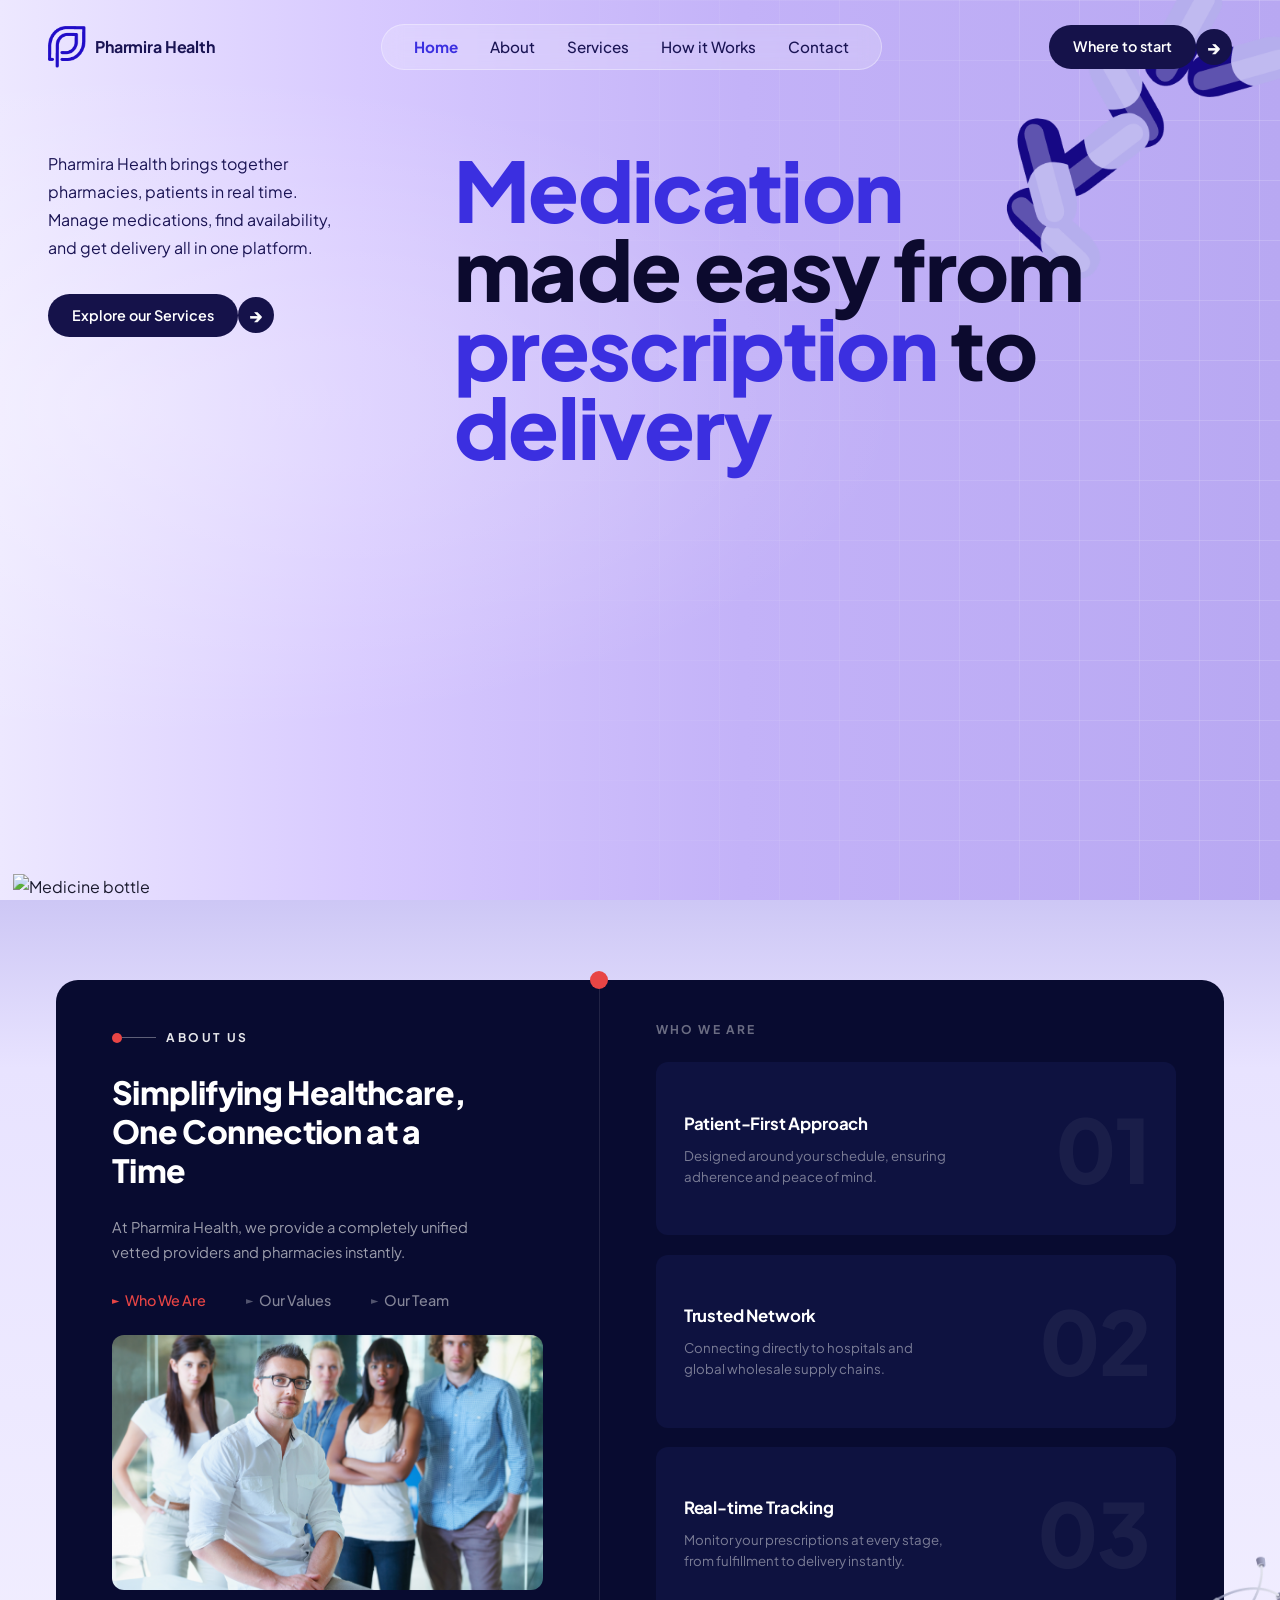
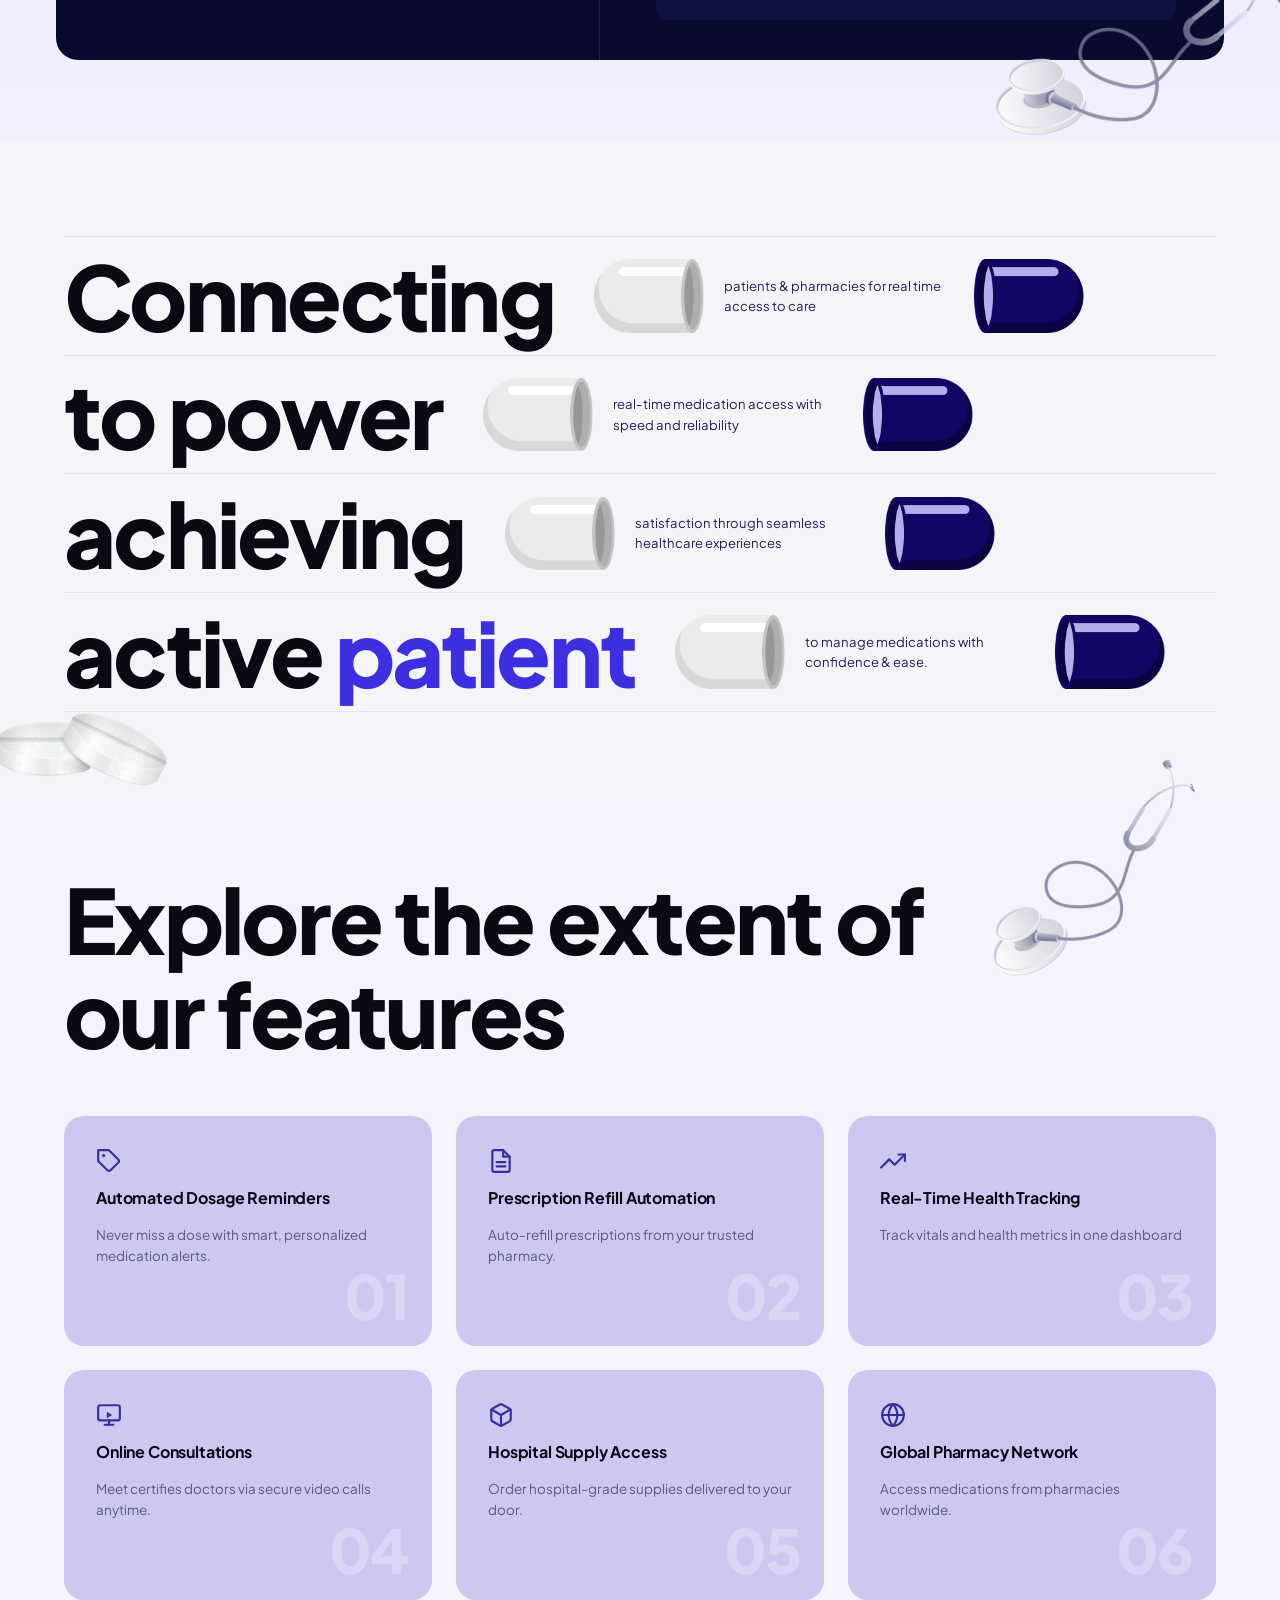
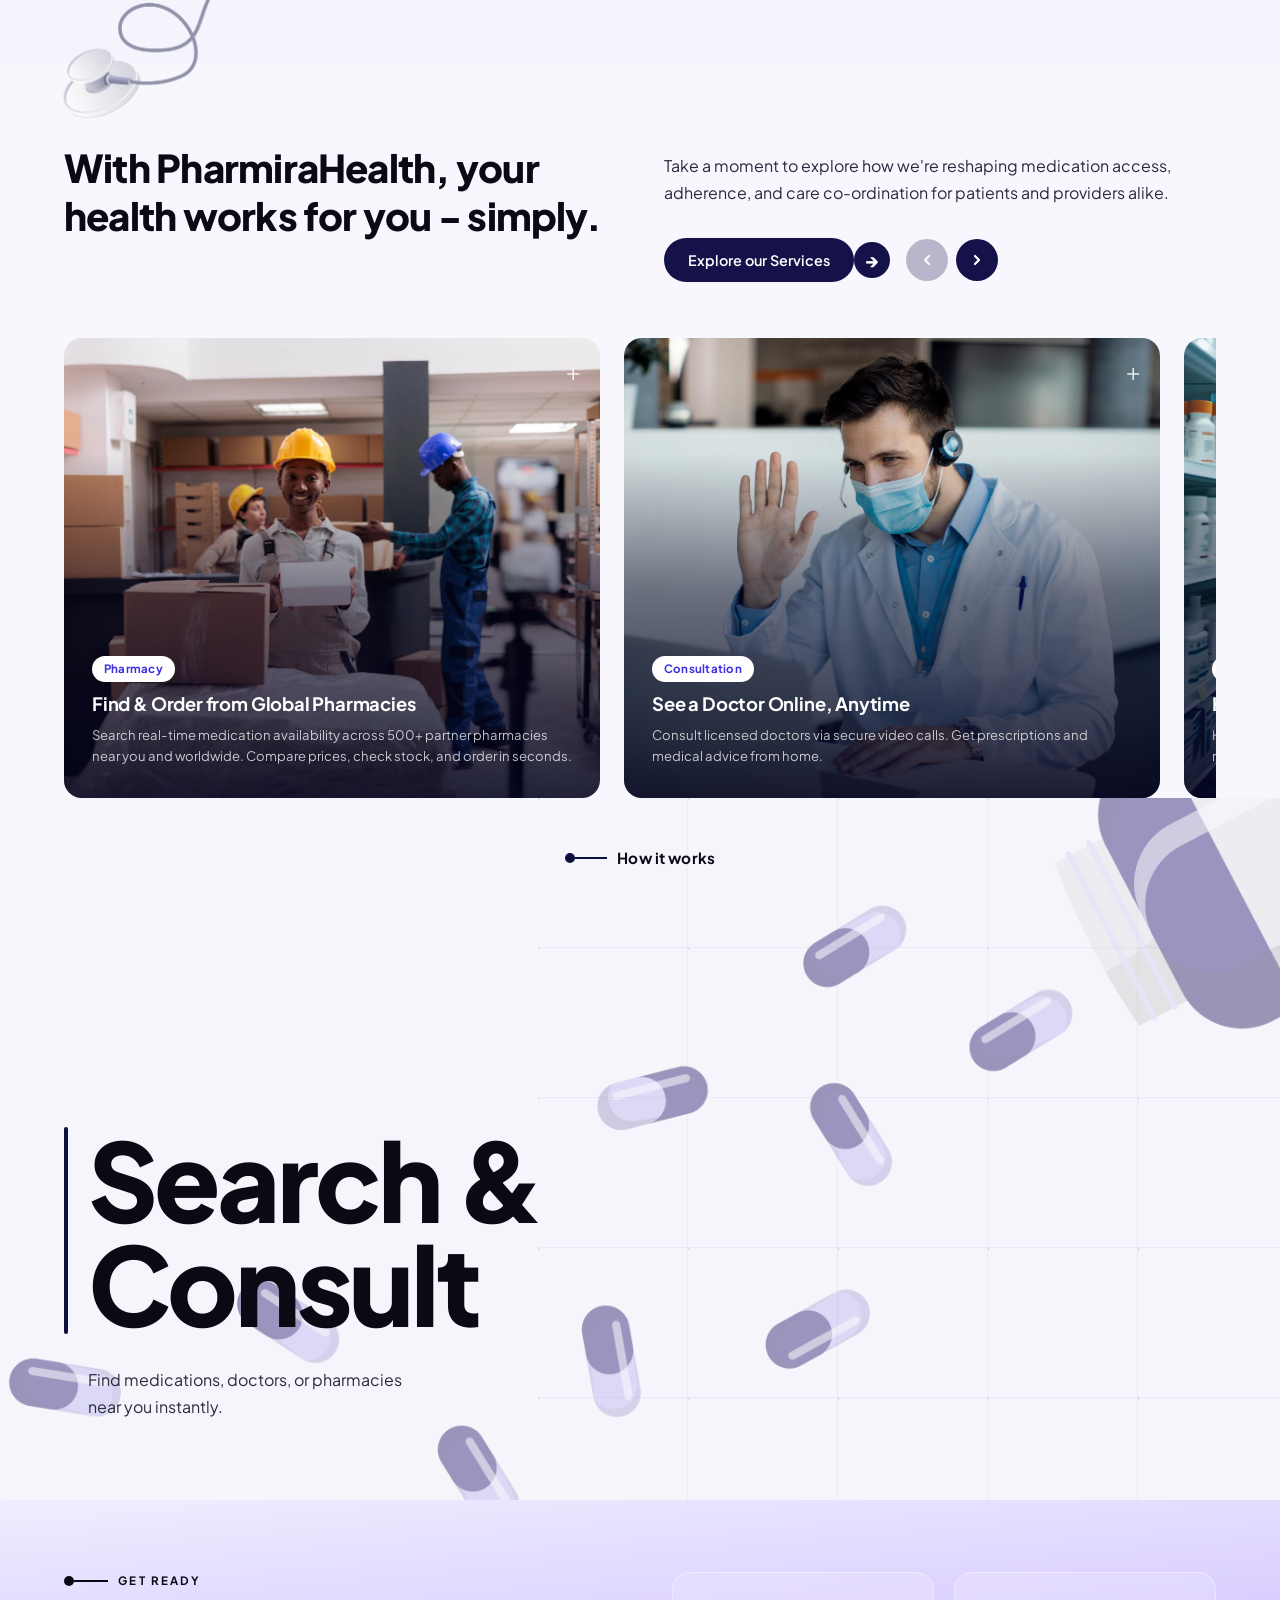
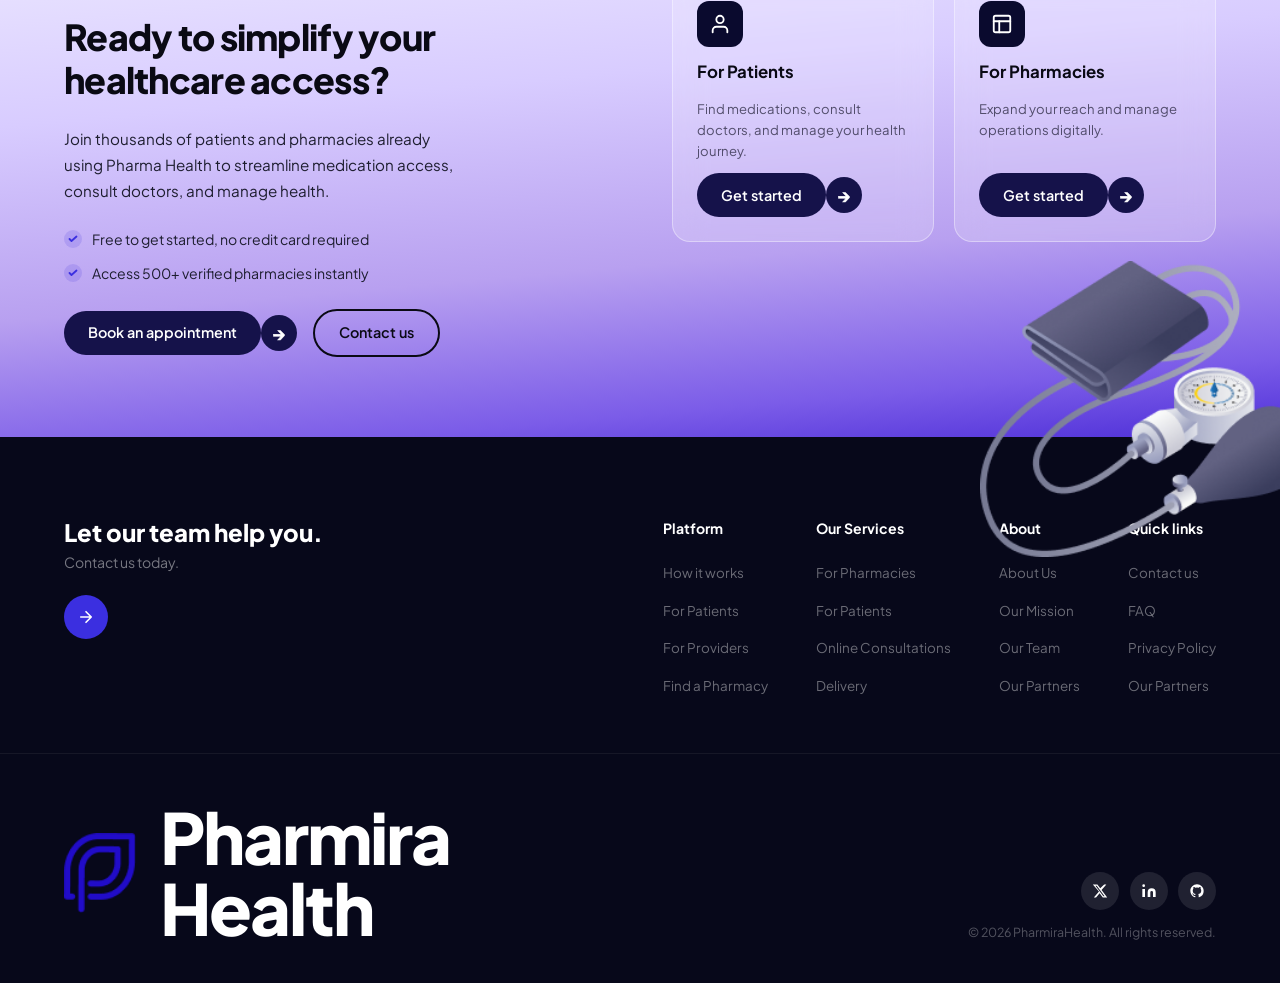
==== commit f34fb1b8: "mobileview-fix" ====
--- a/index.html
+++ b/index.html
@@ -6,6 +6,7 @@
   <title>PharmiraHealth</title>
   <link rel="stylesheet" href="assets/css/main.css" />
   <link rel="stylesheet" href="assets/css/pages/home.css" />
+  <link rel="stylesheet" href="assets/css/components/navbar.css" />
 </head>
 <body>
 
@@ -26,9 +27,31 @@
         <a href="#">How it Works</a>
         <a href="pages/contact.html">Contact</a>
       </nav>
-      <a href="#" class="btn btn-dark">
-        Where to start <span class="btn-icon">→</span>
-      </a>
+      <div class="btn-wrap">
+        <a href="#" class="btn btn-dark">Where to start</a>
+        <a href="#" class="btn-circle">→</a>
+      </div>
+      <button class="nav-hamburger" aria-label="Toggle navigation" aria-expanded="false">
+        <svg class="ham-open" width="22" height="16" viewBox="0 0 22 16" fill="none" xmlns="http://www.w3.org/2000/svg">
+          <rect y="0" width="22" height="2.5" rx="1.25" fill="currentColor"/>
+          <rect y="6.75" width="22" height="2.5" rx="1.25" fill="currentColor"/>
+          <rect y="13.5" width="22" height="2.5" rx="1.25" fill="currentColor"/>
+        </svg>
+        <svg class="ham-close" width="18" height="18" viewBox="0 0 18 18" fill="none" xmlns="http://www.w3.org/2000/svg">
+          <path d="M1.5 1.5L16.5 16.5M16.5 1.5L1.5 16.5" stroke="currentColor" stroke-width="2.2" stroke-linecap="round"/>
+        </svg>
+      </button>
+      <div class="nav-mobile-dropdown">
+        <a href="index.html" class="nav-mobile-link active">Home</a>
+        <a href="pages/about.html" class="nav-mobile-link">About</a>
+        <a href="pages/services.html" class="nav-mobile-link">Services</a>
+        <a href="#" class="nav-mobile-link">How it works</a>
+        <a href="pages/contact.html" class="nav-mobile-link">Contact</a>
+        <div class="nav-mobile-cta-row">
+          <a href="#" class="nav-mobile-cta">Where to start</a>
+          <a href="#" class="nav-mobile-cta-circle">→</a>
+        </div>
+      </div>
     </header>
 
     <section class="hero">
@@ -37,9 +60,10 @@
           Pharmira Health brings together pharmacies, patients in real time.
           Manage medications, find availability, and get delivery all in one platform.
         </p>
-        <a href="pages/services.html" class="btn btn-dark">
-          Explore our Services <span class="btn-icon">→</span>
-        </a>
+        <div class="btn-wrap">
+          <a href="pages/services.html" class="btn btn-dark">Explore our Services</a>
+          <a href="pages/services.html" class="btn-circle">→</a>
+        </div>
       </div>
 
       <div class="hero__heading">
@@ -184,7 +208,7 @@
   <section class="features-section">
 
     <img src="assets/images/seth1.png" alt="" class="features__steth features__steth--tr" aria-hidden="true" />
-    <img src="assets/images/seth1.png" alt="" class="features__steth features__steth--bl" aria-hidden="true" />
+    <img src="assets/images/seth2.png" alt="" class="features__steth features__steth--bl" aria-hidden="true" />
 
     <div class="features-inner">
 
@@ -204,6 +228,12 @@
           <h3>Automated Dosage Reminders</h3>
           <p>Never miss a dose with smart, personalized medication alerts.</p>
           <span class="feat-num">01</span>
+          <div class="feat-icon-bg">
+            <svg viewBox="0 0 24 24" fill="none" stroke="currentColor" stroke-width="2" stroke-linecap="round" stroke-linejoin="round">
+              <path d="M20.59 13.41l-7.17 7.17a2 2 0 0 1-2.83 0L2 12V2h10l8.59 8.59a2 2 0 0 1 0 2.82z"/>
+              <line x1="7" y1="7" x2="7.01" y2="7" stroke-width="3"/>
+            </svg>
+          </div>
         </div>
 
         <div class="feat-card">
@@ -218,6 +248,14 @@
           <h3>Prescription Refill Automation</h3>
           <p>Auto-refill prescriptions from your trusted pharmacy.</p>
           <span class="feat-num">02</span>
+          <div class="feat-icon-bg">
+            <svg viewBox="0 0 24 24" fill="none" stroke="currentColor" stroke-width="2" stroke-linecap="round" stroke-linejoin="round">
+              <path d="M14 2H6a2 2 0 0 0-2 2v16a2 2 0 0 0 2 2h12a2 2 0 0 0 2-2V8z"/>
+              <polyline points="14 2 14 8 20 8"/>
+              <line x1="16" y1="13" x2="8" y2="13"/>
+              <line x1="16" y1="17" x2="8" y2="17"/>
+            </svg>
+          </div>
         </div>
 
         <div class="feat-card">
@@ -230,6 +268,12 @@
           <h3>Real-Time Health Tracking</h3>
           <p>Track vitals and health metrics in one dashboard</p>
           <span class="feat-num">03</span>
+          <div class="feat-icon-bg">
+            <svg viewBox="0 0 24 24" fill="none" stroke="currentColor" stroke-width="2" stroke-linecap="round" stroke-linejoin="round">
+              <polyline points="23 6 13.5 15.5 8.5 10.5 1 18"/>
+              <polyline points="17 6 23 6 23 12"/>
+            </svg>
+          </div>
         </div>
 
         <div class="feat-card">
@@ -244,6 +288,14 @@
           <h3>Online Consultations</h3>
           <p>Meet certifies doctors via secure video calls anytime.</p>
           <span class="feat-num">04</span>
+          <div class="feat-icon-bg">
+            <svg viewBox="0 0 24 24" fill="none" stroke="currentColor" stroke-width="2" stroke-linecap="round" stroke-linejoin="round">
+              <rect x="2" y="3" width="20" height="14" rx="2"/>
+              <line x1="8" y1="21" x2="16" y2="21"/>
+              <line x1="12" y1="17" x2="12" y2="21"/>
+              <polygon points="10 9 15 12 10 15 10 9" fill="currentColor" stroke="none"/>
+            </svg>
+          </div>
         </div>
 
         <div class="feat-card">
@@ -257,6 +309,13 @@
           <h3>Hospital Supply Access</h3>
           <p>Order hospital-grade supplies delivered to your door.</p>
           <span class="feat-num">05</span>
+          <div class="feat-icon-bg">
+            <svg viewBox="0 0 24 24" fill="none" stroke="currentColor" stroke-width="2" stroke-linecap="round" stroke-linejoin="round">
+              <path d="M21 16V8a2 2 0 0 0-1-1.73l-7-4a2 2 0 0 0-2 0l-7 4A2 2 0 0 0 3 8v8a2 2 0 0 0 1 1.73l7 4a2 2 0 0 0 2 0l7-4A2 2 0 0 0 21 16z"/>
+              <polyline points="3.27 6.96 12 12.01 20.73 6.96"/>
+              <line x1="12" y1="22.08" x2="12" y2="12"/>
+            </svg>
+          </div>
         </div>
 
         <div class="feat-card">
@@ -270,6 +329,13 @@
           <h3>Global Pharmacy Network</h3>
           <p>Access medications from pharmacies worldwide.</p>
           <span class="feat-num">06</span>
+          <div class="feat-icon-bg">
+            <svg viewBox="0 0 24 24" fill="none" stroke="currentColor" stroke-width="2" stroke-linecap="round" stroke-linejoin="round">
+              <circle cx="12" cy="12" r="10"/>
+              <line x1="2" y1="12" x2="22" y2="12"/>
+              <path d="M12 2a15.3 15.3 0 0 1 4 10 15.3 15.3 0 0 1-4 10 15.3 15.3 0 0 1-4-10 15.3 15.3 0 0 1 4-10z"/>
+            </svg>
+          </div>
         </div>
 
       </div>
@@ -285,9 +351,10 @@
       <div class="services-info">
         <p>Take a moment to explore how we're reshaping medication access, adherence, and care co-ordination for patients and providers alike.</p>
         <div class="services-actions">
-          <a href="pages/services.html" class="btn btn-dark">
-            Explore our Services <span class="btn-icon">→</span>
-          </a>
+          <div class="btn-wrap">
+            <a href="pages/services.html" class="btn btn-dark">Explore our Services</a>
+            <a href="pages/services.html" class="btn-circle">→</a>
+          </div>
           <div class="services-nav-group">
             <button class="services-nav services-prev" aria-label="Previous">
               <svg width="16" height="16" viewBox="0 0 16 16" fill="none"><path d="M10 12L6 8L10 4" stroke="white" stroke-width="2.2" stroke-linecap="round" stroke-linejoin="round"/></svg>
@@ -404,7 +471,10 @@
         </ul>
 
         <div class="cta-buttons">
-          <a href="#" class="btn btn-dark">Book an appointment <span class="btn-icon">→</span></a>
+          <div class="btn-wrap">
+            <a href="#" class="btn btn-dark">Book an appointment</a>
+            <a href="#" class="btn-circle">→</a>
+          </div>
           <a href="pages/contact.html" class="btn btn-outline">Contact us</a>
         </div>
 
@@ -419,7 +489,10 @@
           </div>
           <h3>For Patients</h3>
           <p>Find medications, consult doctors, and manage your health journey.</p>
-          <a href="#" class="btn btn-dark">Get started <span class="btn-icon">→</span></a>
+          <div class="btn-wrap">
+            <a href="#" class="btn btn-dark">Get started</a>
+            <a href="#" class="btn-circle">→</a>
+          </div>
         </div>
 
         <div class="cta-card">
@@ -428,7 +501,10 @@
           </div>
           <h3>For Pharmacies</h3>
           <p>Expand your reach and manage operations digitally.</p>
-          <a href="#" class="btn btn-dark">Get started <span class="btn-icon">→</span></a>
+          <div class="btn-wrap">
+            <a href="#" class="btn btn-dark">Get started</a>
+            <a href="#" class="btn-circle">→</a>
+          </div>
         </div>
 
       </div>
@@ -524,5 +600,6 @@
 
   <script src="assets/js/main.js"></script>
   <script src="assets/js/pages/home.js"></script>
+  <script src="assets/js/components/navbar.js"></script>
 </body>
 </html>
--- a/assets/css/main.css
+++ b/assets/css/main.css
@@ -31,3 +31,33 @@
   text-decoration: none;
   color: inherit;
 }
+
+/* ── Split button: text pill + external circle ── */
+.btn-wrap {
+  display: inline-flex;
+  align-items: center;
+  gap: 0;
+}
+
+.btn-circle {
+  display: inline-flex;
+  align-items: center;
+  justify-content: center;
+  width: 36px;
+  height: 36px;
+  border-radius: 50%;
+  background: #15124a;
+  color: #fff;
+  font-size: 1.1rem;
+  font-weight: 700;
+  -webkit-text-stroke: 0.5px #fff;
+  flex-shrink: 0;
+  text-decoration: none;
+  transition: opacity 0.2s, transform 0.15s;
+  cursor: pointer;
+}
+
+.btn-circle:hover {
+  opacity: 0.88;
+  transform: translateY(-1px);
+}
--- a/assets/css/pages/home.css
+++ b/assets/css/pages/home.css
@@ -245,7 +245,7 @@
 .about-label {
   display: flex;
   align-items: center;
-  gap: 0.65rem;
+  gap: 0;
   color: rgba(255,255,255,0.9);
   font-size: 0.75rem;
   font-weight: 700;
@@ -266,6 +266,7 @@
   height: 1.5px;
   background: rgba(255,255,255,0.35);
   flex-shrink: 0;
+  margin-right: 0.65rem;
 }
 
 .about-heading {
@@ -508,9 +509,9 @@
 ════════════════════════════════ */
 .features-section {
   background: #f5f3fb;
-  padding: 5rem 4rem 7rem;
-  position: relative;
-  overflow: hidden;
+  padding: 5rem 4rem 4rem;
+  position: relative;
+  overflow: visible;
 }
 
 /* Seth stethoscope images */
@@ -528,12 +529,12 @@
   transform: rotate(-20deg);
 }
 
-/* Bottom left — partially cropped */
+/* Bottom left — spills into next section, behind cards */
 .features__steth--bl {
-  bottom: -30px;
-  left: -20px;
-  width: 300px;
-  transform: rotate(20deg) scaleX(-1);
+  bottom: -65px;
+  left: 3rem;
+  width: 270px;
+  z-index: 1;
 }
 
 .features-inner {
@@ -612,6 +613,64 @@
   line-height: 1;
   letter-spacing: -0.03em;
   user-select: none;
+  transition: opacity 0.3s ease;
+}
+
+/* Hover state */
+.feat-card {
+  transition: background 0.3s ease;
+}
+
+.feat-card:hover {
+  background: #0e1240;
+}
+
+.feat-card:hover .feat-icon {
+  background: rgba(100, 80, 220, 0.28);
+  border-radius: 50%;
+  width: 46px;
+  height: 46px;
+  padding: 10px;
+  color: #a89ef0;
+}
+
+.feat-card:hover h3 {
+  color: #fff;
+}
+
+.feat-card:hover p {
+  color: rgba(255, 255, 255, 0.5);
+}
+
+.feat-card:hover .feat-num {
+  opacity: 0;
+}
+
+/* Secondary icon badge — bottom-right on hover */
+.feat-icon-bg {
+  position: absolute;
+  bottom: 1.25rem;
+  right: 1.25rem;
+  width: 40px;
+  height: 40px;
+  border-radius: 50%;
+  background: rgba(100, 80, 220, 0.28);
+  display: flex;
+  align-items: center;
+  justify-content: center;
+  color: #a89ef0;
+  opacity: 0;
+  transition: opacity 0.3s ease;
+  pointer-events: none;
+}
+
+.feat-icon-bg svg {
+  width: 18px;
+  height: 18px;
+}
+
+.feat-card:hover .feat-icon-bg {
+  opacity: 1;
 }
 
 /* ════════════════════════════════
@@ -843,7 +902,7 @@
   display: flex;
   align-items: center;
   justify-content: center;
-  gap: 0.65rem;
+  gap: 0;
   font-size: 0.95rem;
   font-weight: 700;
   color: #0a0a14;
@@ -863,6 +922,7 @@
   height: 2px;
   background: #0d0f3c;
   flex-shrink: 0;
+  margin-right: 0.65rem;
 }
 
 /* ── Body area — sits below label with natural spacing ── */
@@ -931,7 +991,7 @@
 .cta-label {
   display: flex;
   align-items: center;
-  gap: 0.65rem;
+  gap: 0;
   font-size: 0.72rem;
   font-weight: 700;
   letter-spacing: 0.18em;
@@ -952,6 +1012,7 @@
   height: 2px;
   background: #0a0a14;
   flex-shrink: 0;
+  margin-right: 0.65rem;
 }
 
 .cta-heading {
@@ -1053,7 +1114,7 @@
   flex: 1;
 }
 
-.cta-card .btn {
+.cta-card .btn-wrap {
   margin-top: auto;
   align-self: flex-start;
 }
--- a/assets/css/components/navbar.css
+++ b/assets/css/components/navbar.css
@@ -0,0 +1,137 @@
+/* Navbar component styles */
+
+/* ── Hamburger button (hidden on desktop/tablet) ── */
+.nav-hamburger {
+  display: none;
+  background: none;
+  border: none;
+  cursor: pointer;
+  padding: 4px;
+  color: #1a1454;
+  flex-shrink: 0;
+  line-height: 0;
+  align-items: center;
+  justify-content: center;
+}
+
+.ham-close { display: none; }
+
+.nav-hamburger.is-active .ham-open { display: none; }
+.nav-hamburger.is-active .ham-close { display: block; }
+
+/* ── Mobile dropdown ── */
+.nav-mobile-dropdown {
+  position: fixed;
+  left: 1rem;
+  right: 1rem;
+  top: 72px; /* fallback, overridden by JS */
+  background: #ffffff;
+  border-radius: 20px;
+  box-shadow: 0 10px 40px rgba(20, 10, 80, 0.15);
+  display: none;
+  flex-direction: column;
+  z-index: 999;
+  overflow: hidden;
+}
+
+.nav-mobile-dropdown.is-open {
+  display: flex;
+}
+
+.nav-mobile-link {
+  display: block;
+  padding: 1.1rem 1.5rem;
+  font-size: 1rem;
+  font-weight: 500;
+  color: #1a1454;
+  text-decoration: none;
+  font-family: inherit;
+  transition: background 0.15s;
+}
+
+.nav-mobile-link:hover {
+  background: rgba(59, 47, 224, 0.04);
+}
+
+.nav-mobile-link.active {
+  font-weight: 700;
+  color: #3b2fe0;
+}
+
+/* ── "Where to start" — pill + separate circle ── */
+.nav-mobile-cta-row {
+  display: flex;
+  align-items: center;
+  gap: 0.5rem;
+  padding: 0.7rem;
+}
+
+.nav-mobile-cta {
+  flex: 1;
+  display: flex;
+  align-items: center;
+  justify-content: center;
+  padding: 1rem 1.5rem;
+  background: rgba(196, 181, 245, 0.75);
+  border-radius: 50px;
+  text-decoration: none;
+  color: #fff;
+  font-weight: 700;
+  font-size: 1rem;
+  font-family: inherit;
+  transition: background 0.2s;
+  white-space: nowrap;
+}
+
+.nav-mobile-cta:hover {
+  background: rgba(196, 181, 245, 0.95);
+}
+
+.nav-mobile-cta-circle {
+  display: flex;
+  align-items: center;
+  justify-content: center;
+  width: 52px;
+  height: 52px;
+  border-radius: 50%;
+  background: rgba(196, 181, 245, 0.75);
+  color: #fff;
+  font-size: 1.2rem;
+  flex-shrink: 0;
+  text-decoration: none;
+  transition: background 0.2s;
+}
+
+.nav-mobile-cta-circle:hover {
+  background: rgba(196, 181, 245, 0.95);
+}
+
+/* ── Mobile breakpoint ── */
+@media (max-width: 600px) {
+  /* Subtle glass pill navbar */
+  .navbar {
+    background: rgba(255, 255, 255, 0.08);
+    backdrop-filter: blur(10px);
+    -webkit-backdrop-filter: blur(10px);
+    border: 1px solid rgba(255, 255, 255, 0.22);
+    border-radius: 50px;
+    margin: 1rem 1.25rem 0;
+    padding: 0.7rem 1rem 0.7rem 1.25rem;
+  }
+
+  .nav-hamburger {
+    display: flex;
+  }
+
+  /* Hide the desktop CTA button on mobile */
+  .navbar > .btn-wrap {
+    display: none;
+  }
+
+  /* White hamburger icon on dark-background hero pages */
+  .about-hero .nav-hamburger,
+  .services-hero .nav-hamburger,
+  .contact-hero .nav-hamburger {
+    color: rgba(255, 255, 255, 0.9);
+  }
+}
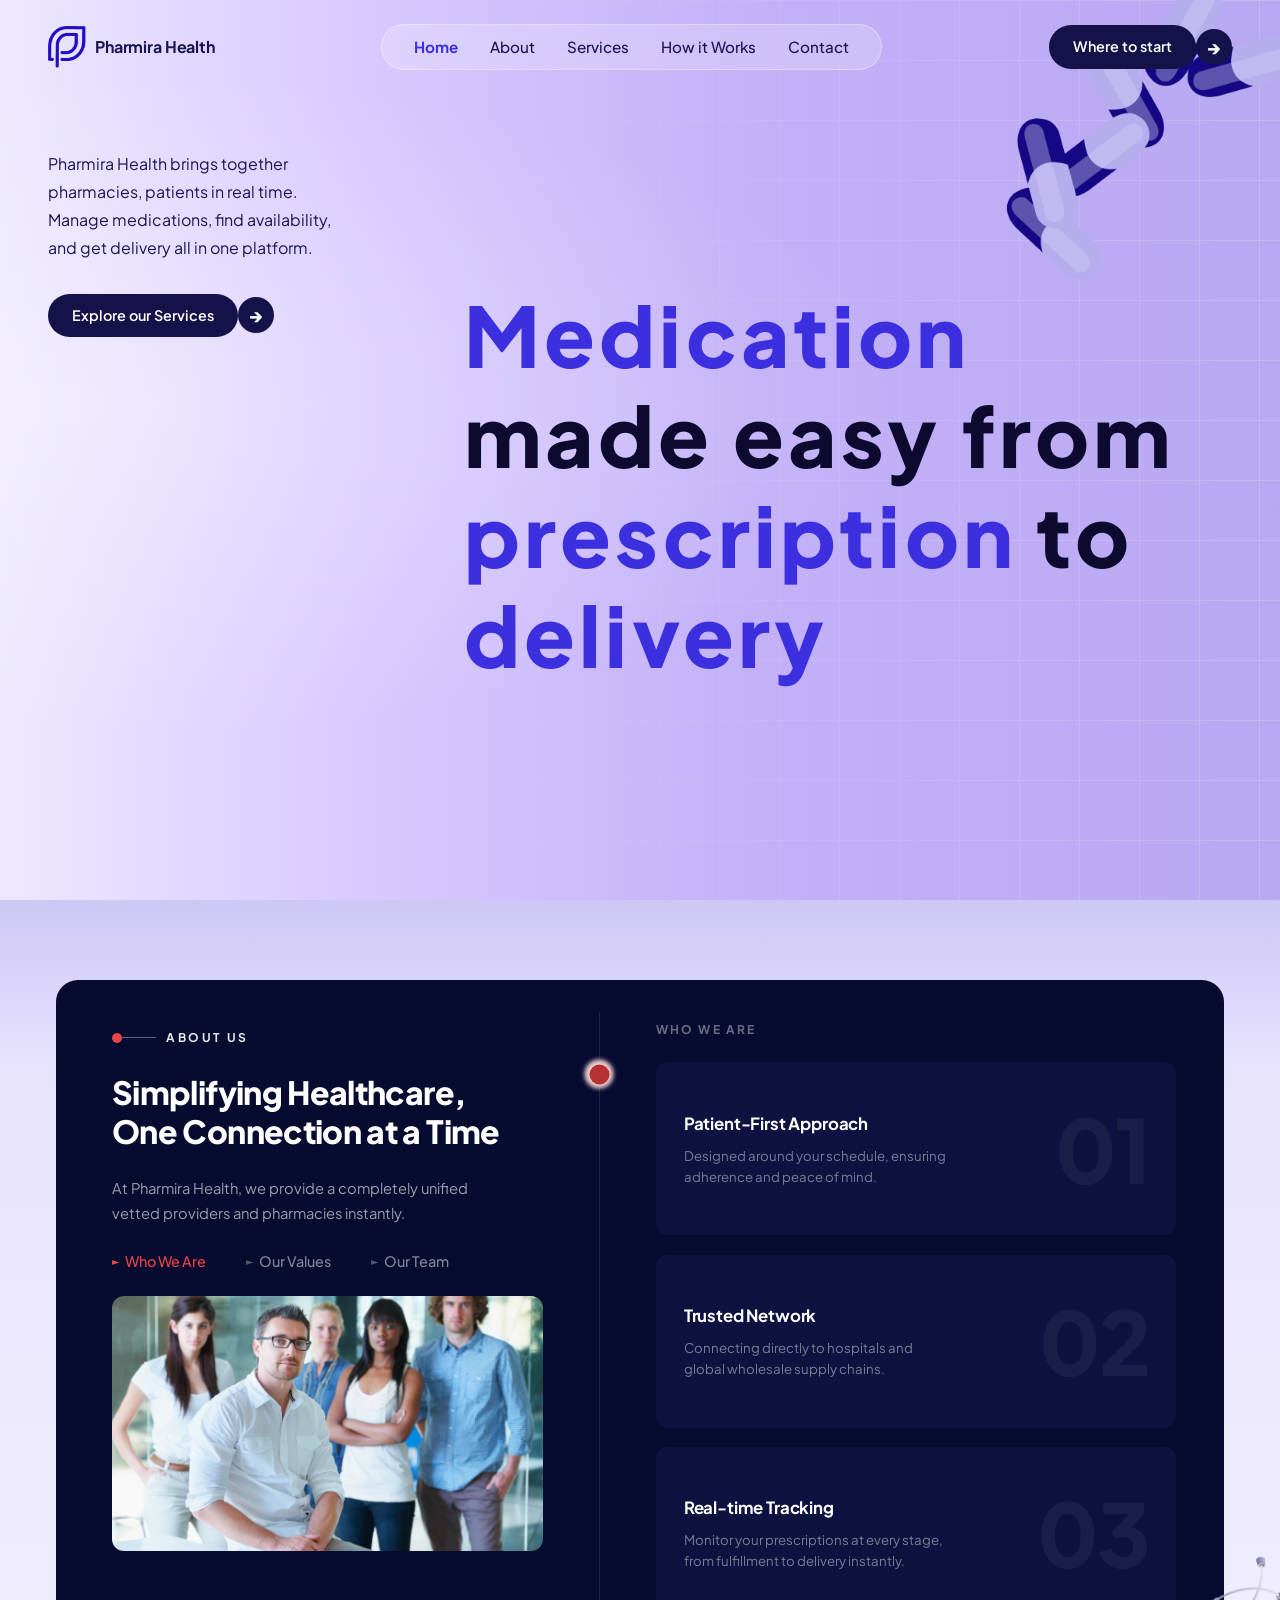
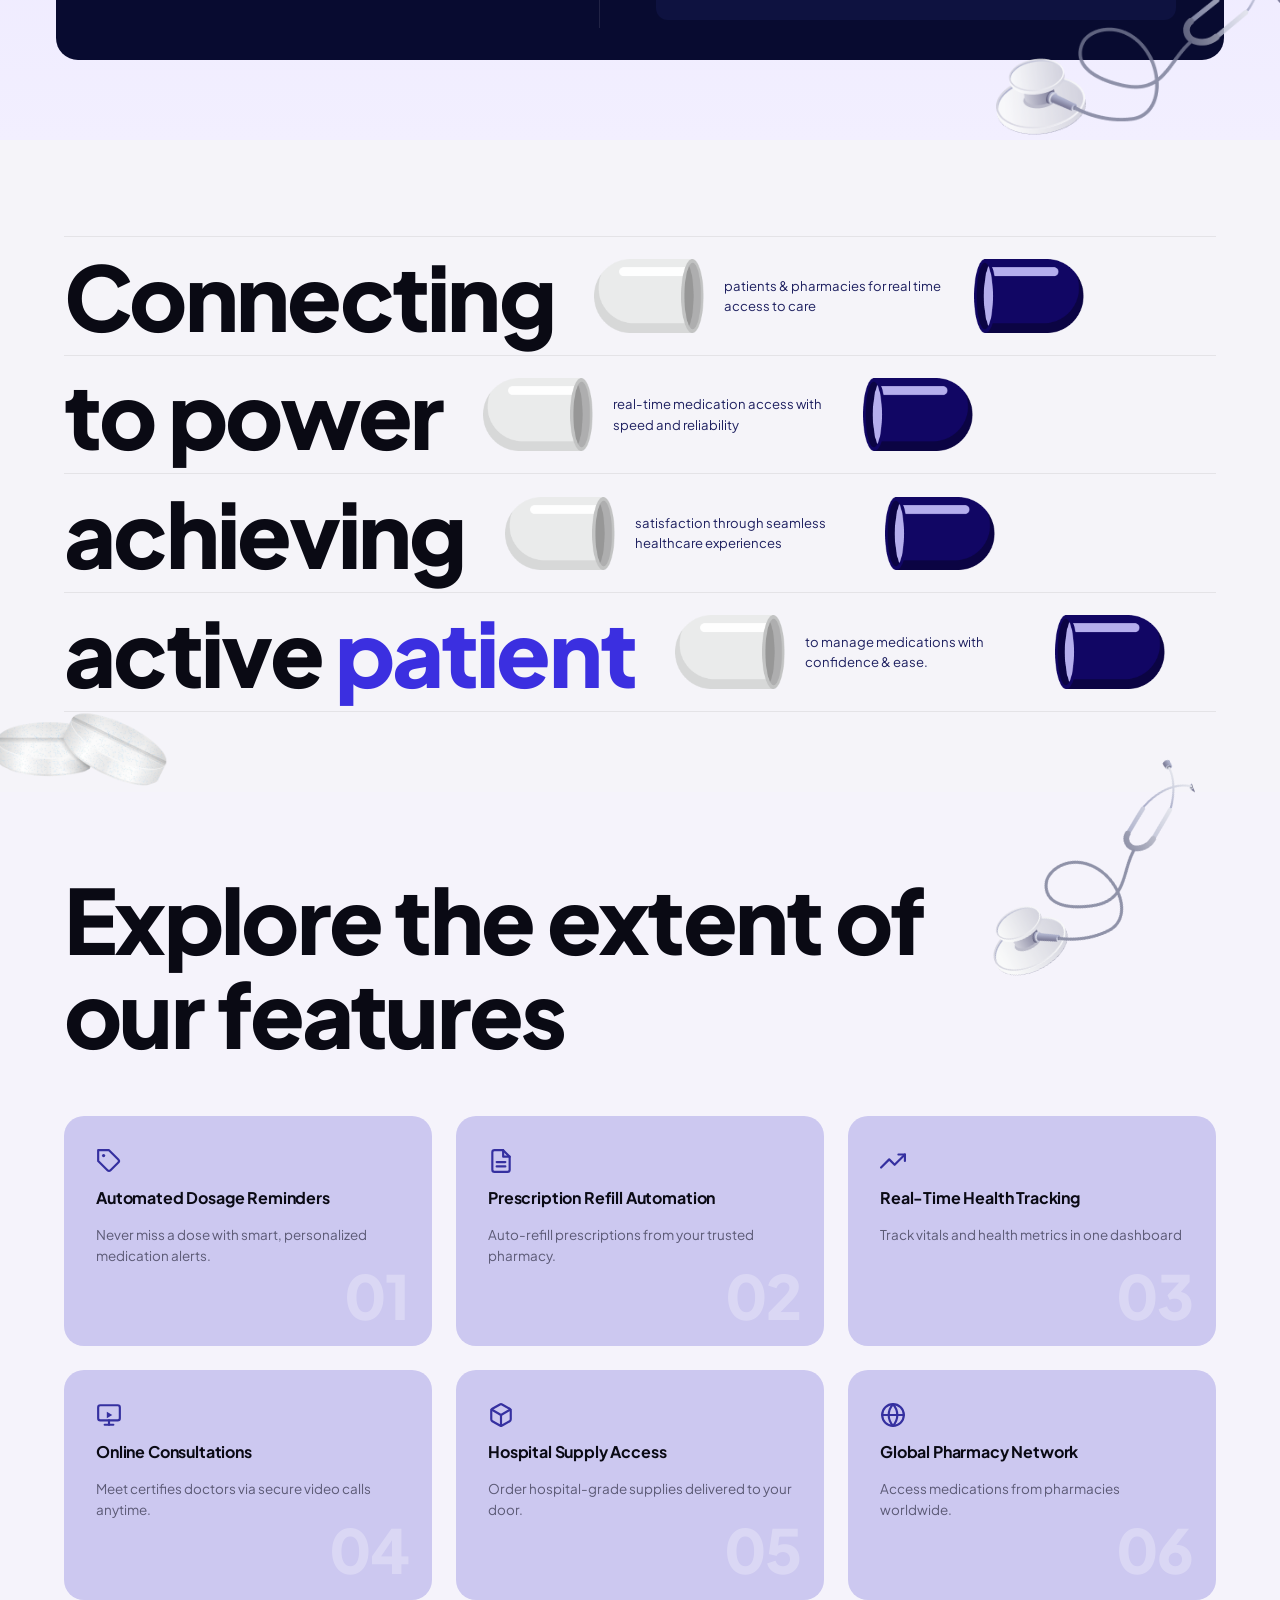
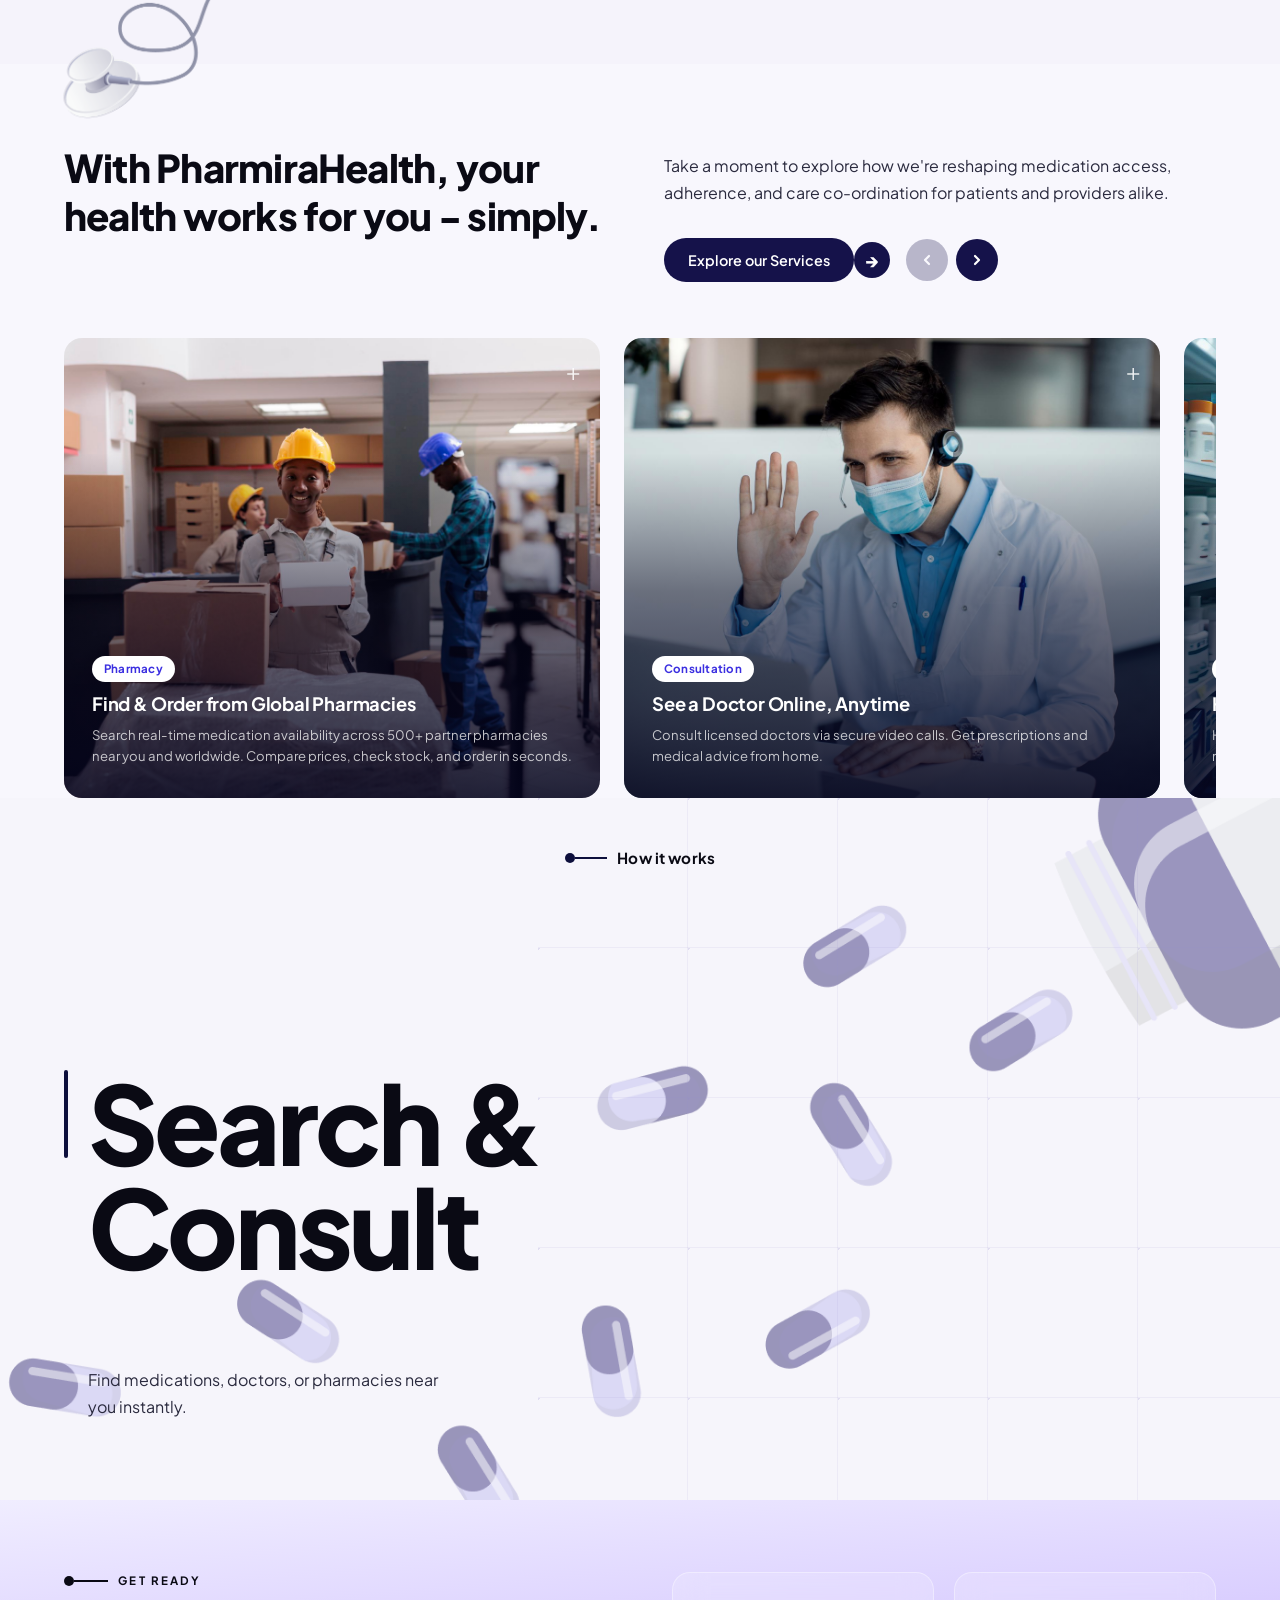
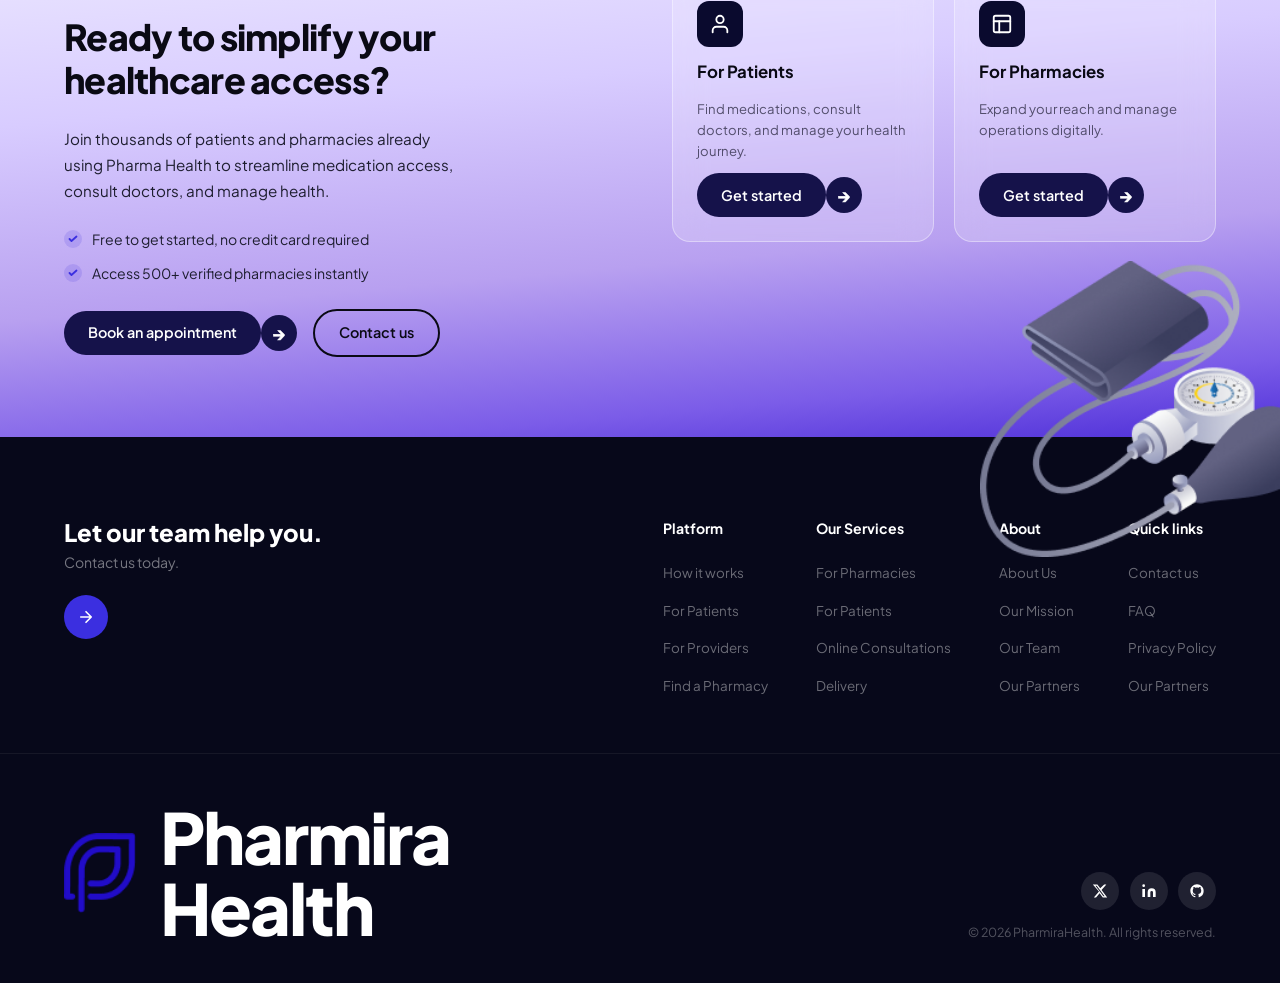
==== commit 24cc69b4: "changes" ====
--- a/index.html
+++ b/index.html
@@ -94,10 +94,10 @@
         <div class="about-label">
           <span class="label-dot"></span>
           <span class="label-line"></span>
-          <span>ABOUT US</span>
-        </div>
-
-        <h2 class="about-heading">Simplifying Healthcare, One Connection at a Time</h2>
+          <span id="about-label-text">ABOUT US</span>
+        </div>
+
+        <h2 class="about-heading" id="about-heading-text">Simplifying Healthcare, One Connection at a Time</h2>
 
         <p class="about-body">At Pharmira Health, we provide a completely unified vetted providers and pharmacies instantly.</p>
 
@@ -114,17 +114,30 @@
         </div>
 
         <div class="about-team-photo">
-          <img src="assets/images/aboutV1.jpg" alt="Pharmira Health Team" />
+          <img src="assets/images/aboutV1.jpg" alt="Pharmira Health Team" id="about-team-img" />
         </div>
 
       </div>
 
       <!-- ── DIVIDER ── -->
       <div class="about-divider">
-        <div class="divider-dot"></div>
+        <svg id="divider-dot" class="divider-dot" width="37" height="37" viewBox="0 0 37 37" fill="none" xmlns="http://www.w3.org/2000/svg">
+          <g filter="url(#filter0_f_130_962)">
+            <circle cx="18.5" cy="18.5" r="14.5" fill="#EDCECE"/>
+          </g>
+          <circle cx="19" cy="19" r="10" fill="#B63232"/>
+          <defs>
+            <filter id="filter0_f_130_962" x="0" y="0" width="37" height="37" filterUnits="userSpaceOnUse" color-interpolation-filters="sRGB">
+              <feFlood flood-opacity="0" result="BackgroundImageFix"/>
+              <feBlend mode="normal" in="SourceGraphic" in2="BackgroundImageFix" result="shape"/>
+              <feGaussianBlur stdDeviation="2" result="effect1_foregroundBlur_130_962"/>
+            </filter>
+          </defs>
+        </svg>
       </div>
 
       <!-- ── RIGHT COLUMN ── -->
+       <!-- This should show when label is ABOUT US  -->
       <div class="about-right">
 
         <p class="who-label">WHO WE ARE</p>
@@ -153,6 +166,43 @@
           <span class="feature-num">03</span>
         </div>
 
+      </div>
+
+       <!-- This should show when label is OUR VALUES  -->
+      <div class="about-right">
+
+        <div class="feature-card">
+          <div class="feature-text">
+            <h3>Quality</h3>
+            <p>Healthcare should never be a privilege. We design every feature with the under-served patient in mind.</p>
+          </div>
+          <span class="feature-num">01</span>
+        </div>
+
+        <div class="feature-card">
+          <div class="feature-text">
+            <h3>Integrity</h3>
+            <p>In health, trust us everything. We handle patient data, prescriptions, and providers with the highest accountability.</p>
+          </div>
+          <span class="feature-num">02</span>
+        </div>
+
+        <div class="feature-card">
+          <div class="feature-text">
+            <h3>Innovation</h3>
+            <p>We ship fast, learn faster, and never settle for “good enough” when lives and health are at stake.</p>
+          </div>
+          <span class="feature-num">03</span>
+        </div>
+
+      </div>
+
+       <!-- This should show when label is OUR TEAM  -->
+      <div class="about-right">
+        <div class="team-card">
+          <img src="assets/images/team.png" alt="" />
+          <p>PHARMACY | ENGINEERING | PRODUCT (UX) | MEDICINE | MARKETING | OPS (LOGISTICS) | COMPLIANCE</p>
+        </div>
       </div>
 
     </div>
@@ -428,12 +478,13 @@
       <div class="hiw-body-area">
 
         <!-- Heading with left vertical bar -->
+        <div class="hiw-vbar-track">
+          <span class="hiw-vbar"></span>
+        </div>
         <div class="hiw-heading-block">
-          <span class="hiw-vbar"></span>
-          <h2 class="hiw-heading">Search &amp;<br />Consult</h2>
-        </div>
-
-        <p class="hiw-desc">Find medications, doctors, or pharmacies near you instantly.</p>
+          <h2 class="hiw-heading" id="hiw-rotating-heading">Search & Consult</h2>
+          <p class="hiw-desc" id="hiw-rotating-desc">Find medications, doctors, or pharmacies near you instantly.</p>
+        </div>
 
       </div>
 
--- a/assets/css/pages/home.css
+++ b/assets/css/pages/home.css
@@ -146,13 +146,10 @@
 
 /* ── HERO SECTION ── */
 .hero {
-  flex: 1;
-  display: grid;
-  grid-template-columns: 390px 1fr;
-  align-items: flex-start;
   padding: 3rem 3rem 0;
   position: relative;
   z-index: 10;
+  min-height: calc(100vh - 100px);
 }
 
 /* Left column */
@@ -177,14 +174,15 @@
   align-self: flex-start;
   padding-left: 1rem;
   padding-top: 0.5rem;
+  margin-left: 400px;
 }
 
 .hero__heading h1 {
   font-size: clamp(3rem, 6.5vw, 5.5rem);
   font-weight: 800;
-  line-height: 0.95;
-  letter-spacing: -0.02em;
-  margin: 0;
+  line-height: 1.2;
+  letter-spacing: 0.05em;
+  margin: -60px 0 0;
 }
 
 .text-purple { color: #3b2fe0; }
@@ -193,11 +191,11 @@
 /* Pill bottle gif — bottom left, large & partially cropped */
 .hero__pill-bottle {
   position: absolute;
-  bottom: 0;
-  left: 1%;
-  width: 400px;
+  bottom: -80px;
+  left: -130px;
+  width: 1000px;
   pointer-events: none;
-  z-index: 15;
+  z-index: -15;
 }
 
 /* ════════════════════════════════
@@ -253,6 +251,10 @@
   text-transform: uppercase;
 }
 
+#about-label-text {
+  transition: opacity 0.1s ease;
+}
+
 .label-dot {
   width: 10px;
   height: 10px;
@@ -275,7 +277,8 @@
   color: #fff;
   line-height: 1.22;
   letter-spacing: -0.02em;
-  max-width: 380px;
+  max-width: 420px;
+  transition: opacity 0.1s ease;
 }
 
 .about-body {
@@ -283,6 +286,7 @@
   color: rgba(255,255,255,0.6);
   line-height: 1.7;
   max-width: 380px;
+  transition: opacity 0.1s ease;
 }
 
 /* Tabs */
@@ -338,6 +342,7 @@
   height: 100%;
   object-fit: cover;
   display: block;
+  transition: opacity 0.1s ease;
 }
 
 /* ── DIVIDER ── */
@@ -346,16 +351,18 @@
   position: relative;
   display: flex;
   justify-content: center;
+  margin: 2rem 0;
 }
 
 .divider-dot {
   position: absolute;
-  top: -9px;
-  width: 18px;
-  height: 18px;
-  border-radius: 50%;
-  background: #e84545;
-  flex-shrink: 0;
+  top: 10%;
+  left: 50%;
+  transform: translate(-50%, -50%);
+  width: 37px;
+  height: 37px;
+  flex-shrink: 0;
+  transition: top 0.6s ease;
 }
 
 /* ── RIGHT COLUMN ── */
@@ -386,6 +393,17 @@
   gap: 1rem;
   flex: 1;
   min-height: 110px;
+}
+.team-card {
+  background: #0e1240;
+  border-radius: 12px;
+  padding: 1.5rem 1.75rem;
+  min-height: 110px;
+  color: white;
+}
+.team-card img {
+  margin: 0 0 20px;
+  width: 100%;
 }
 
 .feature-text h3 {
@@ -928,24 +946,37 @@
 /* ── Body area — sits below label with natural spacing ── */
 .hiw-body-area {
   display: flex;
-  flex-direction: column;
-  gap: 2rem;
+  flex-direction: row;
+  align-items: stretch;
+  gap: 1.25rem;
   margin-top: auto; /* label stays top, heading fills remaining space */
   max-width: 48%;
+  min-height: 350px;
 }
 
 /* ── Heading with vertical bar ── */
 .hiw-heading-block {
   display: flex;
-  align-items: stretch;
-  gap: 1.25rem;
+  flex-direction: column;
+  justify-content: space-between;
+}
+
+.hiw-vbar-track {
+  position: relative;
+  width: 3.5px;
+  align-self: stretch;
+  flex-shrink: 0;
 }
 
 .hiw-vbar {
-  width: 3.5px;
+  position: absolute;
+  top: 0;
+  left: 0;
+  width: 100%;
+  height: 25%;
   background: #0d0f3c;
   border-radius: 2px;
-  flex-shrink: 0;
+  transition: height 0.4s ease;
 }
 
 .hiw-heading {
@@ -955,6 +986,11 @@
   line-height: 0.95;
   letter-spacing: -0.03em;
   margin: 0;
+  transition: opacity 0.1s ease;
+}
+
+.hiw-fade-out {
+  opacity: 0;
 }
 
 /* ── Description text ── */
@@ -963,8 +999,7 @@
   color: #2a2a3e;
   line-height: 1.7;
   max-width: 360px;
-  /* align with heading text (vbar width + gap) */
-  padding-left: calc(3.5px + 1.25rem);
+  transition: opacity 0.1s ease;
 }
 
 /* ════════════════════════════════
@@ -1279,6 +1314,56 @@
 }
 
 /* ══════════════════════════════════════
+   RESPONSIVE — tablet (≤ 1200px)
+══════════════════════════════════════ */
+@media (max-width: 1200px) {
+
+  .hero__heading h1 {
+    margin: -20px 0 0;
+  }
+
+}
+
+/* ══════════════════════════════════════
+   RESPONSIVE — tablet (≤ 992px)
+══════════════════════════════════════ */
+@media (max-width: 992px) {
+  .hero__subtitle {
+    font-size: 14px;
+    line-height: 1.75;
+    max-width: 220px;
+  }
+  .hero__heading {
+    align-self: flex-start;
+    padding-left: 1rem;
+    padding-top: 0.5rem;
+    margin-left: 0;
+    float: right;
+  }
+  .hero__heading { padding-left: 0; }
+  .hero__heading h1 { 
+    margin: 50px 0 0;
+    font-size: 48px; 
+    line-height: 78px;
+  }
+  .hero__pill-bottle {
+    position: absolute;
+    bottom: 30px;
+    left: -30px;
+    width: 1300px;
+    pointer-events: none;
+    z-index: -15;
+    scale: 1.2;
+  }
+  .about-card {
+    display: flex;
+    flex-direction: column;
+    min-height: auto;
+  }
+
+}
+
+/* ══════════════════════════════════════
    RESPONSIVE — tablet (≤ 960px)
 ══════════════════════════════════════ */
 @media (max-width: 960px) {
@@ -1304,19 +1389,50 @@
     gap: 2rem;
     padding-bottom: 2rem;
   }
-  .hero__pill-bottle { display: none; }
   .hero__corner-pill { width: 180px; }
-  .hero__heading { padding-left: 0; }
-  .hero__heading h1 { font-size: clamp(2.2rem, 7vw, 3.6rem); }
 
   /* ── About ── */
   .about-section { padding: 3.5rem 1.5rem; }
   .about-card { grid-template-columns: 1fr; min-height: auto; }
-  .about-divider { display: none; }
+  .about-divider {
+    width: 100%;
+    height: 40px;
+    background: none;
+    position: relative;
+  }
+
+  .about-divider::before {
+    content: '';
+    position: absolute;
+    left: 0;
+    right: 0;
+    top: 50%;
+    transform: translateY(-50%);
+    height: 1px;
+    background: rgba(255, 255, 255, 0.1);
+  }
+
+  .divider-dot {
+    top: 50%;
+    left: 10%;
+    transition: left 0.6s ease;
+  }
   .about-left { padding: 2.5rem 2rem 1.5rem; }
   .about-right { padding: 1.5rem 2rem 2.5rem; }
   .about-heading { font-size: 1.7rem; }
   .about-tabs { gap: 1.5rem; }
+  .feature-num {display: none }
+  .about__stethoscope {
+    position: absolute;
+    bottom: 30px;
+    left: -30px;
+    width: 200px;
+    object-fit: contain;
+    pointer-events: none;
+    z-index: 2;
+    transform: scaleX(-1);
+    rotate: 30deg
+  }
 
   /* ── Mission ── */
   .mission-section { padding: 3rem 1.5rem 4rem; }
@@ -1327,6 +1443,13 @@
     padding: 1.5rem 0;
   }
   .mission-word { font-size: 2.8rem; }
+  .mission-desc {
+    font-size: 0.82rem;
+    color: #1e2060;
+    line-height: 1.55;
+    max-width: 100%;
+    flex-shrink: 1;
+  }
   .pill-img { width: 70px; }
 
   /* ── Features ── */
@@ -1384,9 +1507,13 @@
   /* ── Hero ── */
   .page-hero { min-height: auto; }
   .hero { padding: 1.5rem 1.25rem 2rem; }
-  .hero__heading h1 { font-size: 2.1rem; }
   .hero__subtitle { font-size: 0.9rem; }
   .hero__corner-pill { width: 130px; }
+
+  .hero__heading h1 { 
+    font-size: 24px; 
+    line-height: 38px;
+  }
 
   /* ── About ── */
   .about-section { padding: 2.5rem 1.25rem; }
@@ -1395,13 +1522,26 @@
   .about-heading { font-size: 1.5rem; }
   .about-tabs { gap: 1rem; flex-wrap: wrap; }
   .feature-card { min-height: auto; }
+  .team-card {
+    padding: 10px;
+  }
+  .team-card p {
+    font: 12px !important;
+  }
 
   /* ── Mission ── */
   .mission-section { padding: 2.5rem 1.25rem 3rem; }
   .mission-word { font-size: 2.2rem; }
-  .mission-pill-group { gap: 0.75rem; }
+  .mission-pill-group { 
+    gap: 0.75rem; 
+    box-sizing: border-box;
+  }
   .pill-img { width: 55px; }
-  .mission-desc { font-size: 0.75rem; max-width: 160px; }
+  .mission-desc { 
+    font-size: 0.75rem; 
+    max-width: 100%;
+    box-sizing: border-box; 
+  }
 
   /* ── Features ── */
   .features-section { padding: 2.5rem 1.25rem 3rem; }
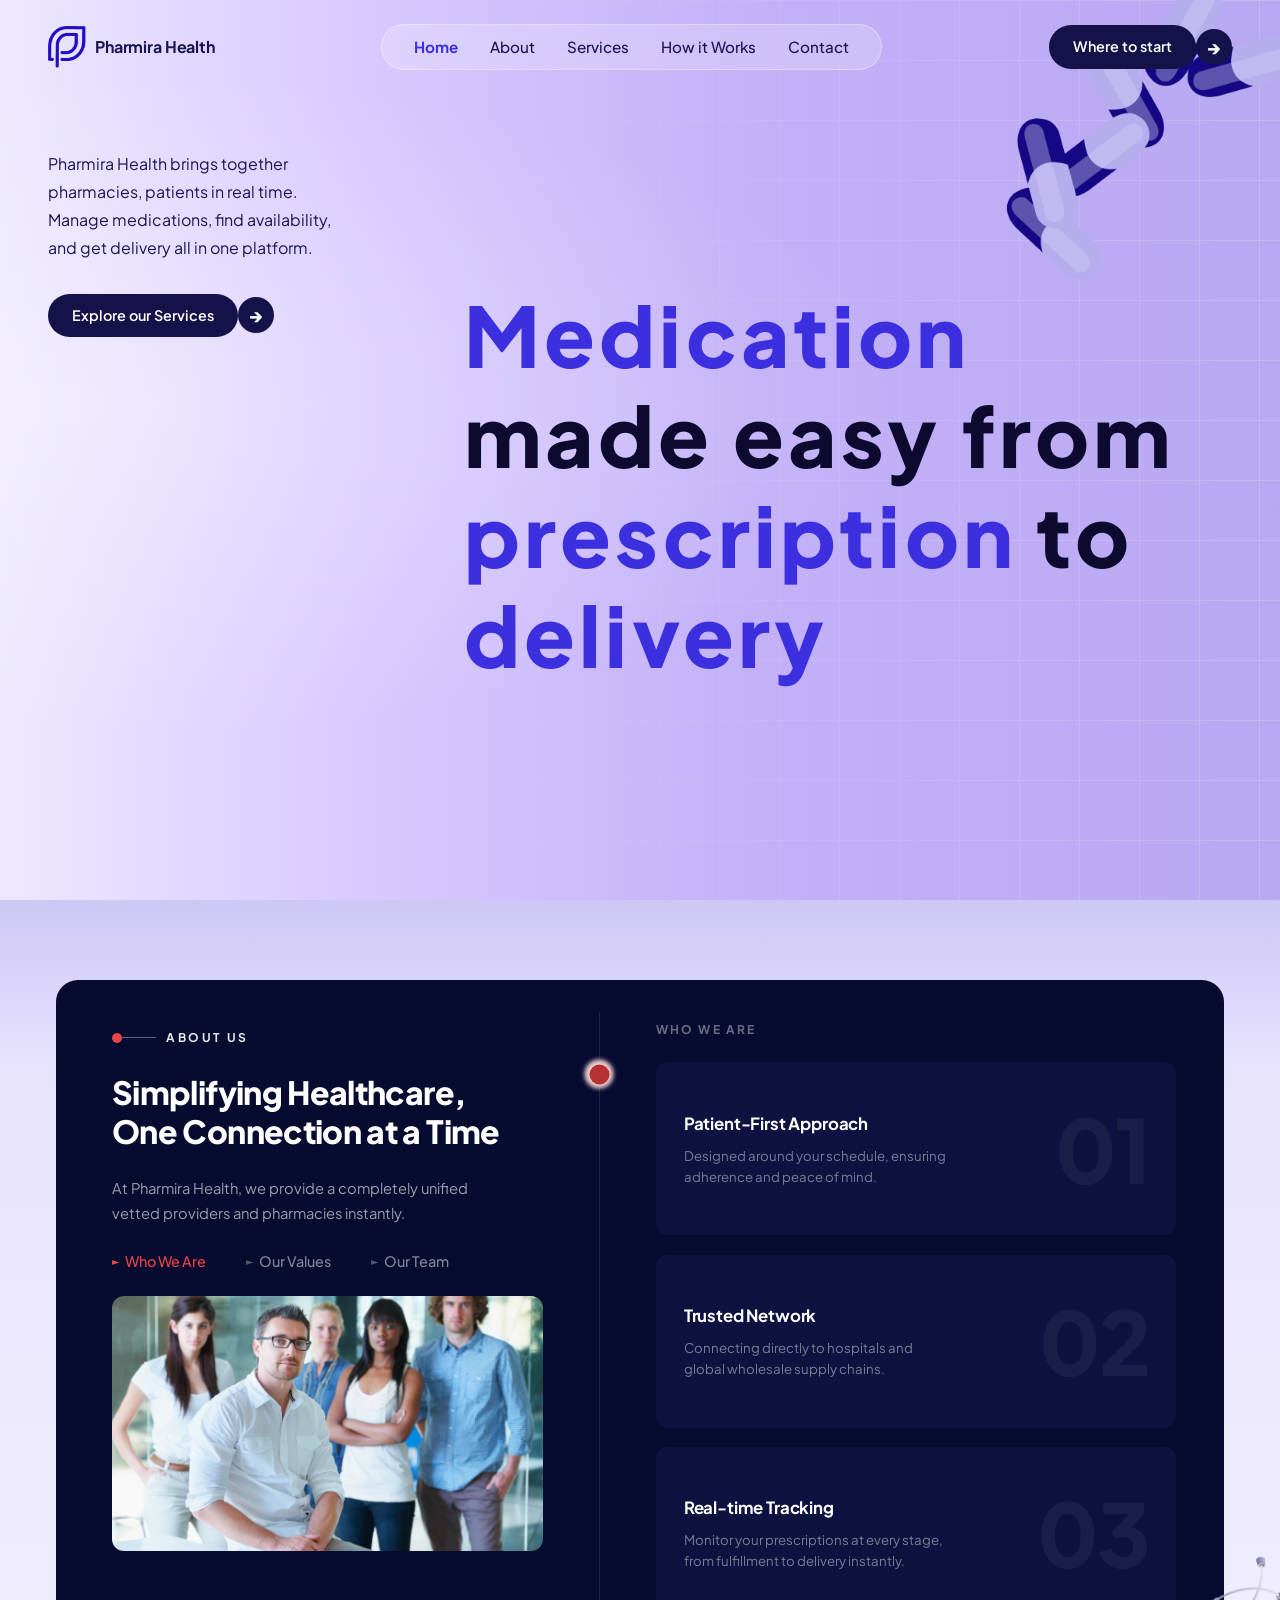
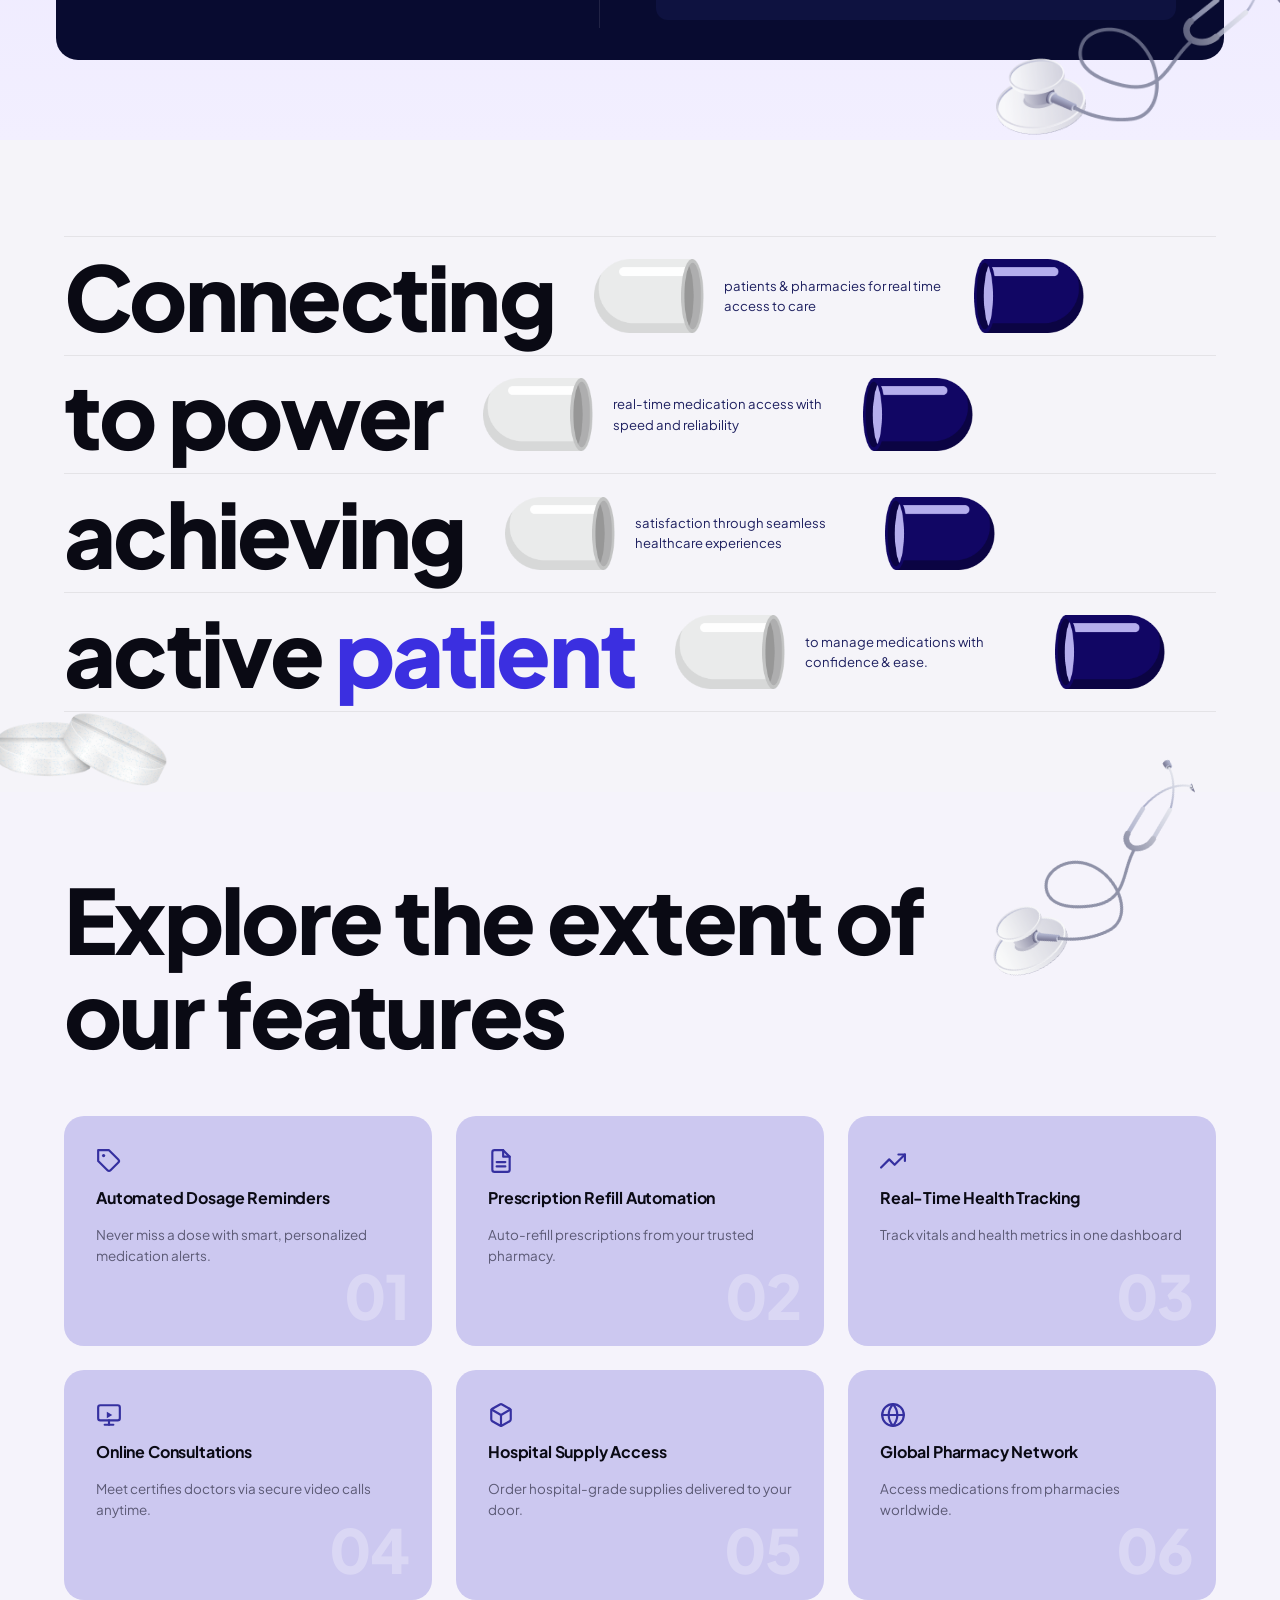
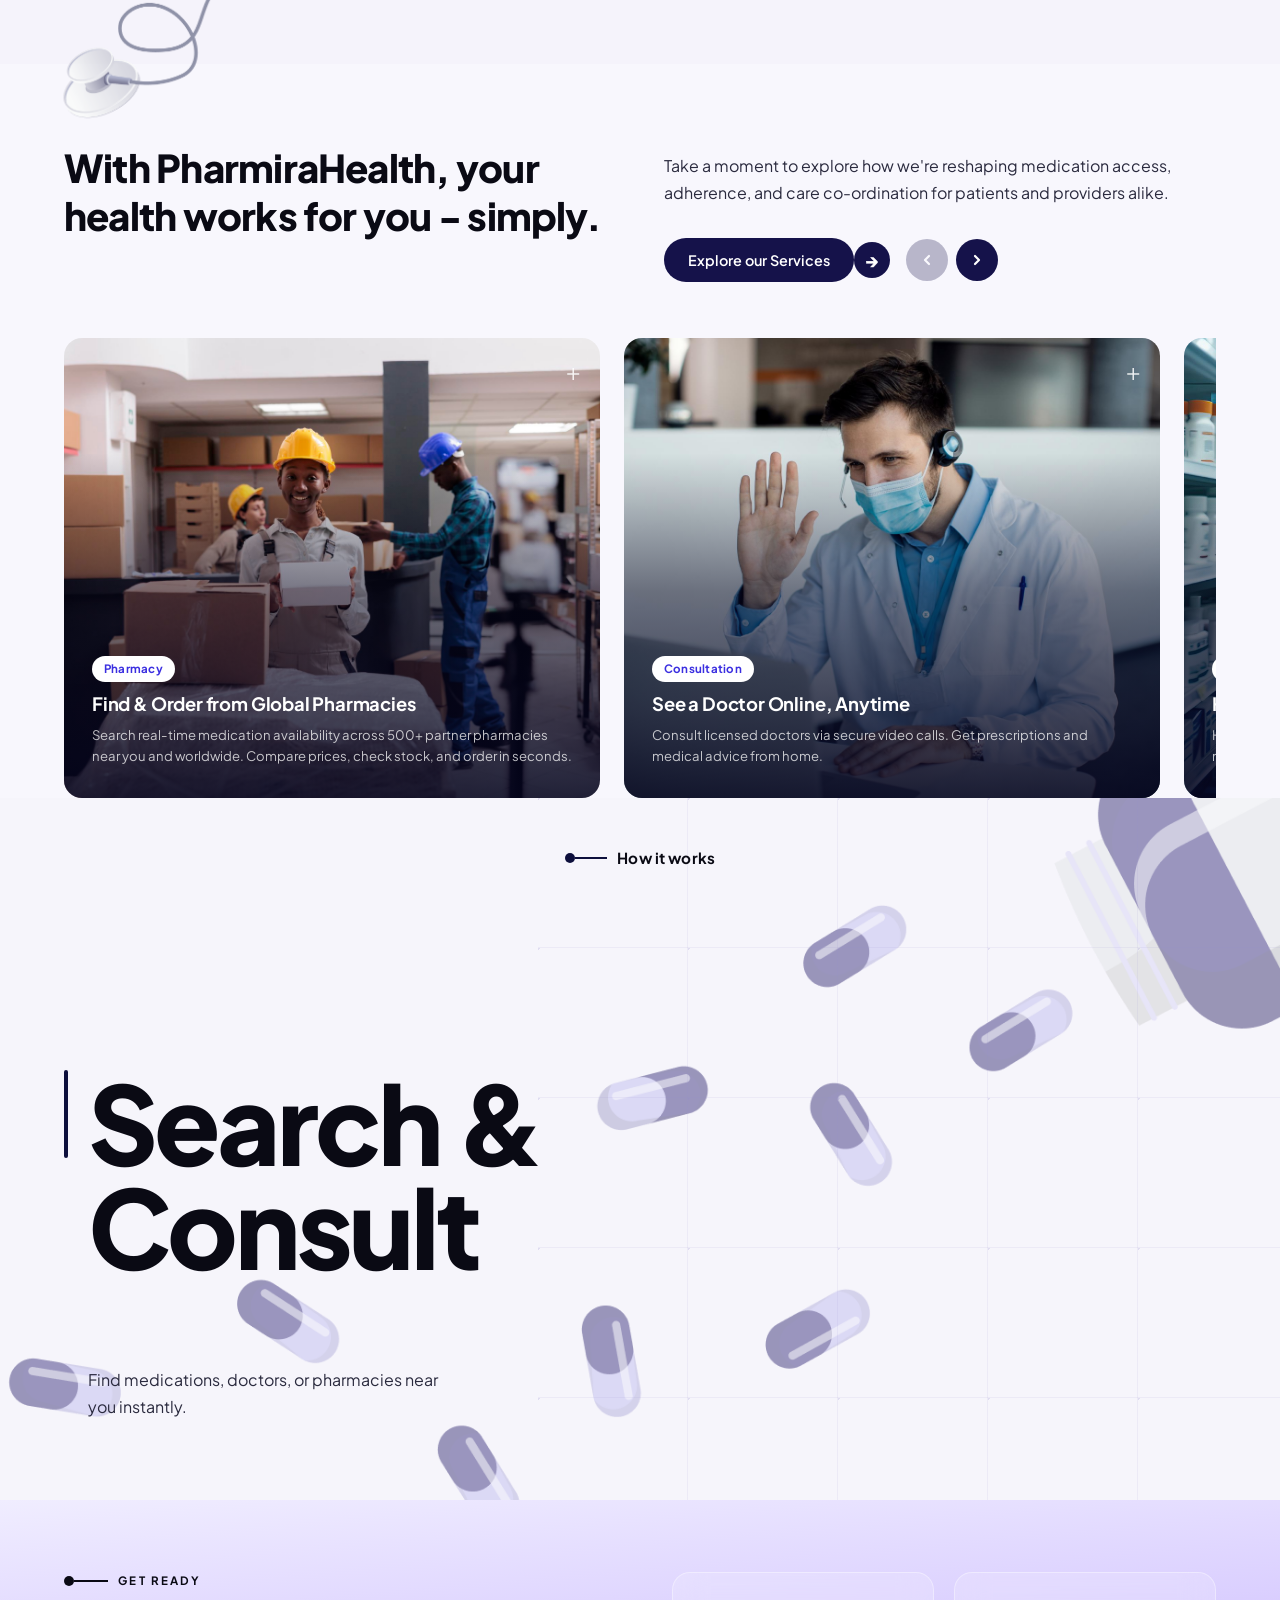
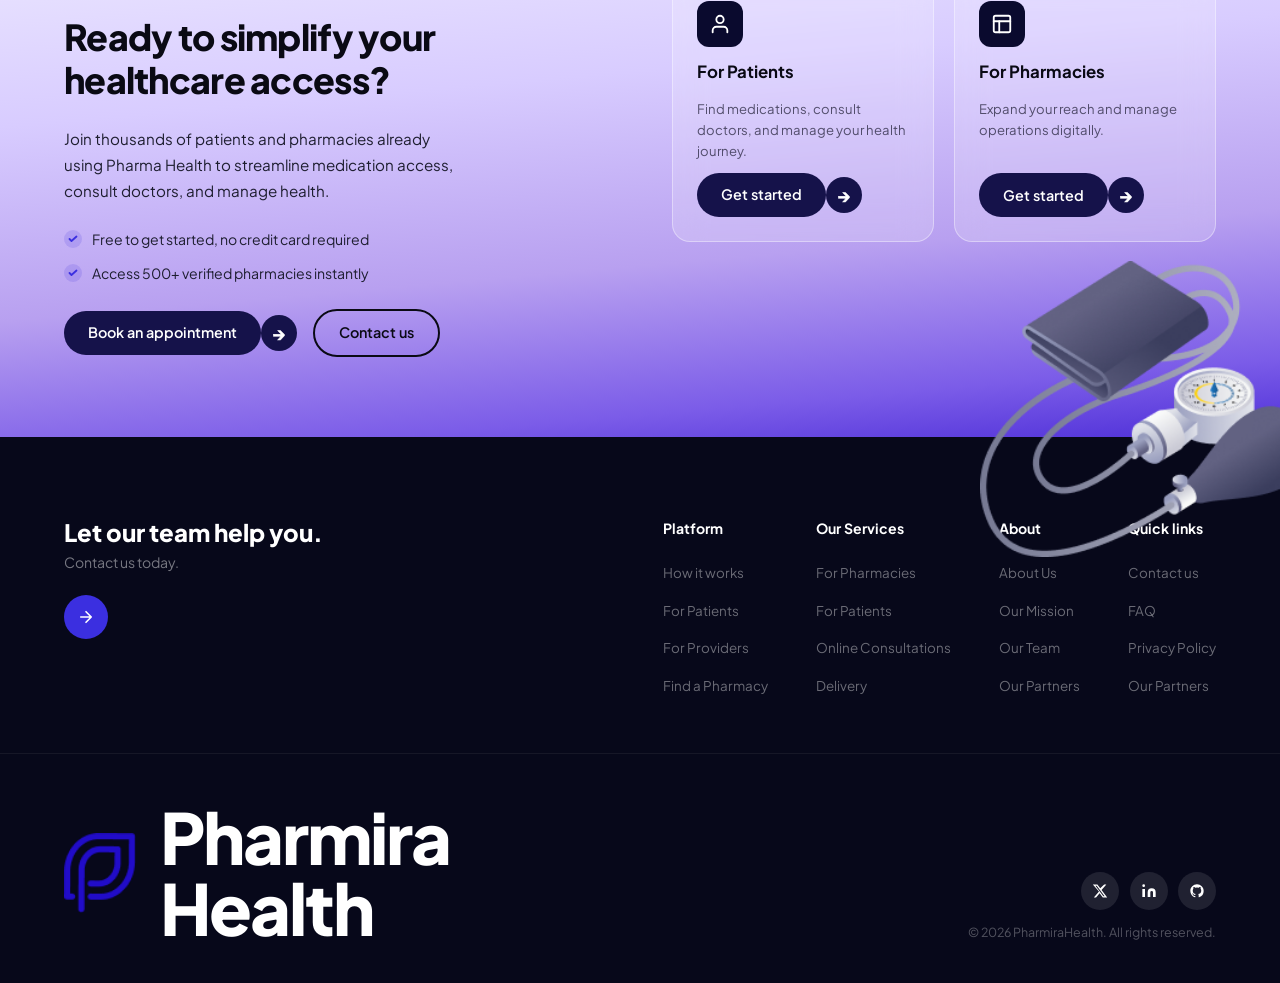
==== commit 48c38533: "mobile-view-flow" ====
--- a/index.html
+++ b/index.html
@@ -7,6 +7,7 @@
   <link rel="stylesheet" href="assets/css/main.css" />
   <link rel="stylesheet" href="assets/css/pages/home.css" />
   <link rel="stylesheet" href="assets/css/components/navbar.css" />
+  <link rel="stylesheet" href="assets/css/components/footer.css" />
 </head>
 <body>
 
@@ -15,44 +16,7 @@
 
     <img src="assets/images/cornerpill.png" alt="" class="hero__corner-pill" aria-hidden="true" />
 
-    <header class="navbar">
-      <div class="nav-logo">
-        <img src="assets/images/top-logo.png" alt="Pharmira Health" />
-        <span class="nav-logo-name">Pharmira Health</span>
-      </div>
-      <nav class="nav-links">
-        <a href="index.html" class="active">Home</a>
-        <a href="pages/about.html">About</a>
-        <a href="pages/services.html">Services</a>
-        <a href="#">How it Works</a>
-        <a href="pages/contact.html">Contact</a>
-      </nav>
-      <div class="btn-wrap">
-        <a href="#" class="btn btn-dark">Where to start</a>
-        <a href="#" class="btn-circle">→</a>
-      </div>
-      <button class="nav-hamburger" aria-label="Toggle navigation" aria-expanded="false">
-        <svg class="ham-open" width="22" height="16" viewBox="0 0 22 16" fill="none" xmlns="http://www.w3.org/2000/svg">
-          <rect y="0" width="22" height="2.5" rx="1.25" fill="currentColor"/>
-          <rect y="6.75" width="22" height="2.5" rx="1.25" fill="currentColor"/>
-          <rect y="13.5" width="22" height="2.5" rx="1.25" fill="currentColor"/>
-        </svg>
-        <svg class="ham-close" width="18" height="18" viewBox="0 0 18 18" fill="none" xmlns="http://www.w3.org/2000/svg">
-          <path d="M1.5 1.5L16.5 16.5M16.5 1.5L1.5 16.5" stroke="currentColor" stroke-width="2.2" stroke-linecap="round"/>
-        </svg>
-      </button>
-      <div class="nav-mobile-dropdown">
-        <a href="index.html" class="nav-mobile-link active">Home</a>
-        <a href="pages/about.html" class="nav-mobile-link">About</a>
-        <a href="pages/services.html" class="nav-mobile-link">Services</a>
-        <a href="#" class="nav-mobile-link">How it works</a>
-        <a href="pages/contact.html" class="nav-mobile-link">Contact</a>
-        <div class="nav-mobile-cta-row">
-          <a href="#" class="nav-mobile-cta">Where to start</a>
-          <a href="#" class="nav-mobile-cta-circle">→</a>
-        </div>
-      </div>
-    </header>
+    <div id="navbar-root"></div>
 
     <section class="hero">
       <div class="hero__left">
@@ -567,90 +531,11 @@
 
   </section>
 
-  <!-- ═══════════ FOOTER ═══════════ -->
-  <footer class="site-footer">
-
-    <!-- Top row: tagline + nav links -->
-    <div class="footer-top">
-
-      <div class="footer-tagline">
-        <p class="footer-tagline__main">Let our team help you.</p>
-        <p class="footer-tagline__sub">Contact us today.</p>
-        <a href="pages/contact.html" class="footer-arrow" aria-label="Contact us">
-          <svg width="18" height="18" viewBox="0 0 24 24" fill="none" stroke="currentColor" stroke-width="2.2" stroke-linecap="round" stroke-linejoin="round"><path d="M5 12h14M12 5l7 7-7 7"/></svg>
-        </a>
-      </div>
-
-      <nav class="footer-nav">
-        <div class="footer-col">
-          <h4>Platform</h4>
-          <ul>
-            <li><a href="#">How it works</a></li>
-            <li><a href="#">For Patients</a></li>
-            <li><a href="#">For Providers</a></li>
-            <li><a href="#">Find a Pharmacy</a></li>
-          </ul>
-        </div>
-        <div class="footer-col">
-          <h4>Our Services</h4>
-          <ul>
-            <li><a href="#">For Pharmacies</a></li>
-            <li><a href="#">For Patients</a></li>
-            <li><a href="#">Online Consultations</a></li>
-            <li><a href="#">Delivery</a></li>
-          </ul>
-        </div>
-        <div class="footer-col">
-          <h4>About</h4>
-          <ul>
-            <li><a href="pages/about.html">About Us</a></li>
-            <li><a href="#">Our Mission</a></li>
-            <li><a href="#">Our Team</a></li>
-            <li><a href="#">Our Partners</a></li>
-          </ul>
-        </div>
-        <div class="footer-col">
-          <h4>Quick links</h4>
-          <ul>
-            <li><a href="pages/contact.html">Contact us</a></li>
-            <li><a href="#">FAQ</a></li>
-            <li><a href="#">Privacy Policy</a></li>
-            <li><a href="#">Our Partners</a></li>
-          </ul>
-        </div>
-      </nav>
-
-    </div>
-
-    <!-- Bottom row: brand + socials -->
-    <div class="footer-bottom">
-
-      <div class="footer-brand">
-        <img src="assets/images/top-logo.png" alt="Pharmira Health" class="footer-logo" />
-        <span class="footer-brand-name">Pharmira<br />Health</span>
-      </div>
-
-      <div class="footer-bottom-right">
-        <div class="footer-socials">
-          <a href="#" class="footer-social" aria-label="Twitter">
-            <svg viewBox="0 0 24 24" fill="currentColor"><path d="M18.244 2.25h3.308l-7.227 8.26 8.502 11.24H16.17l-4.714-6.231-5.401 6.231H2.737l7.73-8.835L1.254 2.25H8.08l4.253 5.622 5.911-5.622zm-1.161 17.52h1.833L7.084 4.126H5.117z"/></svg>
-          </a>
-          <a href="#" class="footer-social" aria-label="LinkedIn">
-            <svg viewBox="0 0 24 24" fill="currentColor"><path d="M16 8a6 6 0 0 1 6 6v7h-4v-7a2 2 0 0 0-2-2 2 2 0 0 0-2 2v7h-4v-7a6 6 0 0 1 6-6z"/><rect x="2" y="9" width="4" height="12"/><circle cx="4" cy="4" r="2"/></svg>
-          </a>
-          <a href="#" class="footer-social" aria-label="GitHub">
-            <svg viewBox="0 0 24 24" fill="currentColor"><path d="M12 2C6.477 2 2 6.484 2 12.017c0 4.425 2.865 8.18 6.839 9.504.5.092.682-.217.682-.483 0-.237-.008-.868-.013-1.703-2.782.605-3.369-1.343-3.369-1.343-.454-1.158-1.11-1.466-1.11-1.466-.908-.62.069-.608.069-.608 1.003.07 1.531 1.032 1.531 1.032.892 1.53 2.341 1.088 2.91.832.092-.647.35-1.088.636-1.338-2.22-.253-4.555-1.113-4.555-4.951 0-1.093.39-1.988 1.029-2.688-.103-.253-.446-1.272.098-2.65 0 0 .84-.27 2.75 1.026A9.564 9.564 0 0 1 12 6.844a9.59 9.59 0 0 1 2.504.337c1.909-1.296 2.747-1.027 2.747-1.027.546 1.379.202 2.398.1 2.651.64.7 1.028 1.595 1.028 2.688 0 3.848-2.339 4.695-4.566 4.943.359.309.678.92.678 1.855 0 1.338-.012 2.419-.012 2.747 0 .268.18.58.688.482A10.019 10.019 0 0 0 22 12.017C22 6.484 17.522 2 12 2z"/></svg>
-          </a>
-        </div>
-        <p class="footer-copy">© 2026 PharmiraHealth. All rights reserved.</p>
-      </div>
-
-    </div>
-
-  </footer>
+  <div id="footer-root"></div>
 
   <script src="assets/js/main.js"></script>
   <script src="assets/js/pages/home.js"></script>
   <script src="assets/js/components/navbar.js"></script>
+  <script src="assets/js/components/footer.js"></script>
 </body>
 </html>
--- a/assets/css/pages/home.css
+++ b/assets/css/pages/home.css
@@ -1164,154 +1164,6 @@
   z-index: 10;
 }
 
-/* ════════════════════════════════
-   FOOTER
-════════════════════════════════ */
-.site-footer {
-  background: #07081a;
-  color: #fff;
-}
-
-/* Top row — extra top padding to clear the overlapping seth image on right */
-.footer-top {
-  display: flex;
-  justify-content: space-between;
-  align-items: flex-start;
-  gap: 3rem;
-  padding: 5rem 4rem 3.5rem;
-  border-bottom: 1px solid rgba(255, 255, 255, 0.06);
-}
-
-.footer-tagline {
-  display: flex;
-  flex-direction: column;
-  gap: 0.3rem;
-  max-width: 280px;
-  flex-shrink: 0;
-}
-
-.footer-tagline__main {
-  font-size: 1.5rem;
-  font-weight: 800;
-  color: #fff;
-  line-height: 1.25;
-}
-
-.footer-tagline__sub {
-  font-size: 0.88rem;
-  color: rgba(255, 255, 255, 0.45);
-}
-
-.footer-arrow {
-  display: flex;
-  align-items: center;
-  justify-content: center;
-  width: 44px;
-  height: 44px;
-  border-radius: 50%;
-  background: #3b2fe0;
-  color: #fff;
-  margin-top: 1rem;
-  text-decoration: none;
-  transition: opacity 0.2s;
-  flex-shrink: 0;
-}
-
-.footer-arrow:hover { opacity: 0.8; }
-
-/* Nav columns */
-.footer-nav {
-  display: flex;
-  gap: 3rem;
-  flex-wrap: wrap;
-}
-
-.footer-col h4 {
-  font-size: 0.88rem;
-  font-weight: 700;
-  color: #fff;
-  margin-bottom: 1.25rem;
-}
-
-.footer-col ul {
-  list-style: none;
-  display: flex;
-  flex-direction: column;
-  gap: 0.75rem;
-}
-
-.footer-col ul li a {
-  font-size: 0.84rem;
-  color: rgba(255, 255, 255, 0.4);
-  transition: color 0.2s;
-}
-
-.footer-col ul li a:hover { color: #fff; }
-
-/* Bottom row */
-.footer-bottom {
-  display: flex;
-  align-items: flex-end;
-  justify-content: space-between;
-  padding: 3rem 4rem 2.5rem;
-  gap: 2rem;
-}
-
-.footer-brand {
-  display: flex;
-  align-items: center;
-  gap: 1.5rem;
-}
-
-.footer-logo {
-  height: 80px;
-  width: auto;
-}
-
-.footer-brand-name {
-  font-size: clamp(3rem, 5.5vw, 5rem);
-  font-weight: 800;
-  color: #fff;
-  line-height: 1.0;
-  letter-spacing: -0.03em;
-}
-
-.footer-bottom-right {
-  display: flex;
-  flex-direction: column;
-  align-items: flex-end;
-  gap: 0.85rem;
-}
-
-.footer-socials {
-  display: flex;
-  gap: 0.65rem;
-}
-
-.footer-social {
-  display: flex;
-  align-items: center;
-  justify-content: center;
-  width: 38px;
-  height: 38px;
-  border-radius: 50%;
-  background: rgba(255, 255, 255, 0.1);
-  color: #fff;
-  text-decoration: none;
-  transition: background 0.2s;
-}
-
-.footer-social:hover { background: rgba(255, 255, 255, 0.2); }
-
-.footer-social svg {
-  width: 16px;
-  height: 16px;
-}
-
-.footer-copy {
-  font-size: 0.78rem;
-  color: rgba(255, 255, 255, 0.3);
-}
 
 /* ══════════════════════════════════════
    RESPONSIVE — tablet (≤ 1200px)
@@ -1477,22 +1329,6 @@
   .cta-cards { grid-template-columns: 1fr 1fr; }
   .cta__seth { width: 160px; bottom: -60px; }
 
-  /* ── Footer ── */
-  .footer-top {
-    flex-direction: column;
-    gap: 2.5rem;
-    padding: 3.5rem 2rem 2.5rem;
-  }
-  .footer-nav { gap: 2rem; }
-  .footer-col { min-width: 130px; }
-  .footer-bottom {
-    flex-direction: column;
-    align-items: flex-start;
-    gap: 2rem;
-    padding: 2.5rem 2rem 2rem;
-  }
-  .footer-bottom-right { align-items: flex-start; }
-  .footer-brand-name { font-size: clamp(2.8rem, 6vw, 4rem); }
 }
 
 /* ══════════════════════════════════════
@@ -1568,13 +1404,4 @@
   .cta__seth { display: none; }
   .cta-heading { font-size: 1.8rem; }
 
-  /* ── Footer ── */
-  .footer-top { padding: 2.5rem 1.25rem 2rem; }
-  .footer-tagline__main { font-size: 1.25rem; }
-  .footer-nav { flex-direction: column; gap: 1.75rem; }
-  .footer-bottom { padding: 2rem 1.25rem; gap: 1.5rem; }
-  .footer-brand { flex-direction: column; gap: 0.75rem; align-items: flex-start; }
-  .footer-logo { height: 52px; }
-  .footer-brand-name { font-size: 2.5rem; }
-  .footer-bottom-right { width: 100%; flex-direction: row; justify-content: space-between; align-items: center; }
-}
+}
--- a/assets/css/components/navbar.css
+++ b/assets/css/components/navbar.css
@@ -123,6 +123,16 @@
     display: flex;
   }
 
+  /* Hide logo text — only icon shows on mobile */
+  .nav-logo-name {
+    display: none;
+  }
+
+  /* Hide desktop nav links on mobile */
+  .nav-links {
+    display: none;
+  }
+
   /* Hide the desktop CTA button on mobile */
   .navbar > .btn-wrap {
     display: none;
--- a/assets/css/components/footer.css
+++ b/assets/css/components/footer.css
@@ -0,0 +1,183 @@
+/* Footer component styles */
+
+.site-footer {
+  background: #07081a;
+  color: #fff;
+}
+
+/* ── Top row ── */
+.footer-top {
+  display: flex;
+  justify-content: space-between;
+  align-items: flex-start;
+  gap: 3rem;
+  padding: 5rem 4rem 3.5rem;
+  border-bottom: 1px solid rgba(255, 255, 255, 0.06);
+}
+
+.footer-tagline {
+  display: flex;
+  flex-direction: column;
+  gap: 0.3rem;
+  max-width: 280px;
+  flex-shrink: 0;
+}
+
+.footer-tagline__main {
+  font-size: 1.5rem;
+  font-weight: 800;
+  color: #fff;
+  line-height: 1.25;
+}
+
+.footer-tagline__sub {
+  font-size: 0.88rem;
+  color: rgba(255, 255, 255, 0.45);
+}
+
+.footer-arrow {
+  display: flex;
+  align-items: center;
+  justify-content: center;
+  width: 44px;
+  height: 44px;
+  border-radius: 50%;
+  background: #3b2fe0;
+  color: #fff;
+  margin-top: 1rem;
+  text-decoration: none;
+  transition: opacity 0.2s;
+  flex-shrink: 0;
+}
+
+.footer-arrow:hover { opacity: 0.8; }
+
+.footer-nav {
+  display: flex;
+  gap: 3rem;
+  flex-wrap: wrap;
+}
+
+.footer-col h4 {
+  font-size: 0.88rem;
+  font-weight: 700;
+  color: #fff;
+  margin-bottom: 1.25rem;
+}
+
+.footer-col ul {
+  list-style: none;
+  display: flex;
+  flex-direction: column;
+  gap: 0.75rem;
+}
+
+.footer-col ul li a {
+  font-size: 0.84rem;
+  color: rgba(255, 255, 255, 0.4);
+  transition: color 0.2s;
+}
+
+.footer-col ul li a:hover { color: #fff; }
+
+/* ── Bottom row ── */
+.footer-bottom {
+  display: flex;
+  align-items: flex-end;
+  justify-content: space-between;
+  padding: 3rem 4rem 2.5rem;
+  gap: 2rem;
+}
+
+.footer-brand {
+  display: flex;
+  align-items: center;
+  gap: 1.5rem;
+}
+
+.footer-logo {
+  height: 80px;
+  width: auto;
+}
+
+.footer-brand-name {
+  font-size: clamp(3rem, 5.5vw, 5rem);
+  font-weight: 800;
+  color: #fff;
+  line-height: 1;
+  letter-spacing: -0.03em;
+}
+
+.footer-bottom-right {
+  display: flex;
+  flex-direction: column;
+  align-items: flex-end;
+  gap: 0.85rem;
+}
+
+.footer-socials {
+  display: flex;
+  gap: 0.65rem;
+}
+
+.footer-social {
+  display: flex;
+  align-items: center;
+  justify-content: center;
+  width: 38px;
+  height: 38px;
+  border-radius: 50%;
+  background: rgba(255, 255, 255, 0.1);
+  color: #fff;
+  text-decoration: none;
+  transition: background 0.2s;
+}
+
+.footer-social:hover { background: rgba(255, 255, 255, 0.2); }
+
+.footer-social svg {
+  width: 16px;
+  height: 16px;
+}
+
+.footer-copy {
+  font-size: 0.78rem;
+  color: rgba(255, 255, 255, 0.3);
+}
+
+/* ── Tablet (≤ 960px) ── */
+@media (max-width: 960px) {
+  .footer-top {
+    flex-direction: column;
+    gap: 2.5rem;
+    padding: 3.5rem 2rem 2.5rem;
+  }
+  .footer-nav { gap: 2rem; }
+  .footer-col { min-width: 130px; }
+  .footer-bottom {
+    flex-direction: column;
+    align-items: flex-start;
+    gap: 2rem;
+    padding: 2.5rem 2rem 2rem;
+  }
+  .footer-bottom-right { align-items: flex-start; }
+  .footer-brand-name { font-size: clamp(2.8rem, 6vw, 4rem); }
+}
+
+/* ── Mobile (≤ 600px) ── */
+@media (max-width: 600px) {
+  .footer-top { padding: 2.5rem 1.25rem 2rem; }
+  .footer-tagline { max-width: 100%; }
+  .footer-tagline__main { font-size: 1.25rem; }
+  .footer-nav { flex-direction: column; gap: 1.75rem; }
+  .footer-bottom { padding: 2rem 1.25rem; gap: 1.5rem; }
+  .footer-brand { flex-direction: column; gap: 0.75rem; align-items: flex-start; }
+  .footer-logo { height: 52px; }
+  .footer-brand-name { font-size: 2.5rem; }
+  .footer-bottom-right {
+    width: 100%;
+    flex-direction: row;
+    justify-content: space-between;
+    align-items: center;
+  }
+}
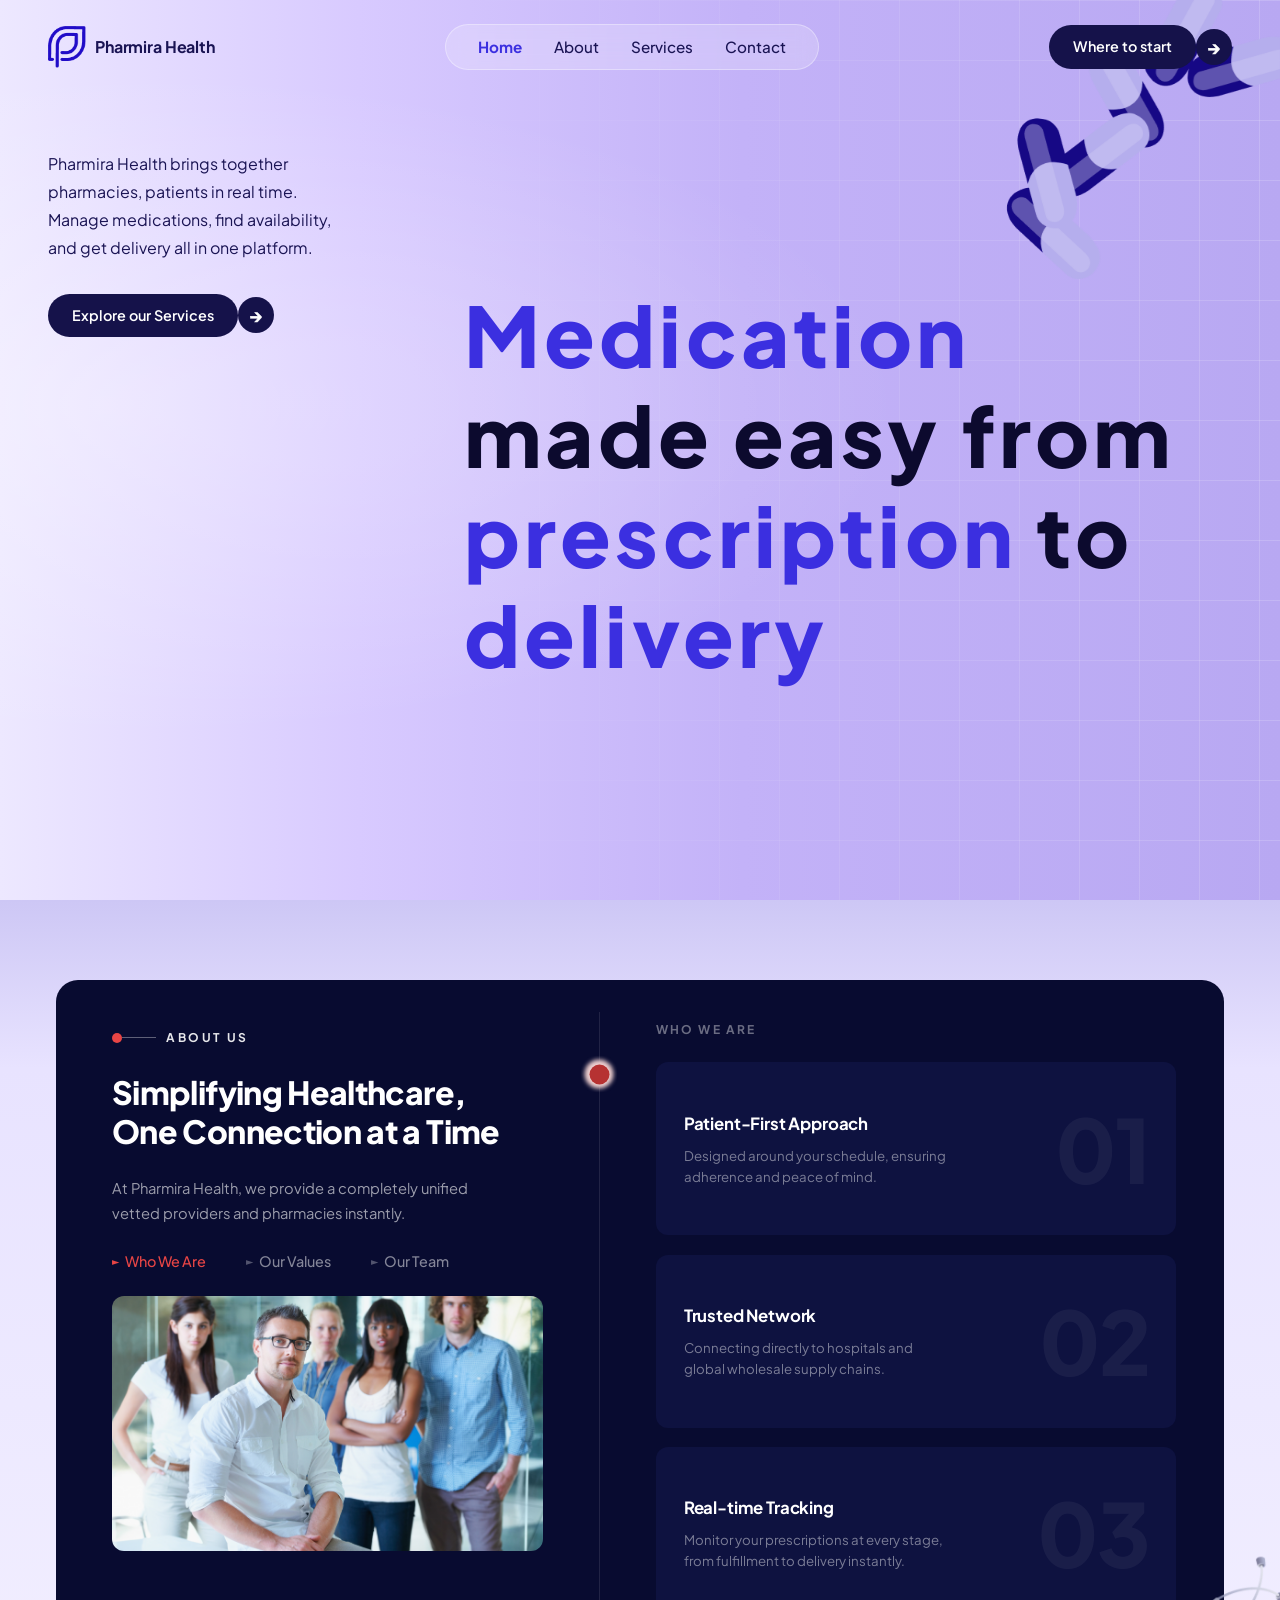
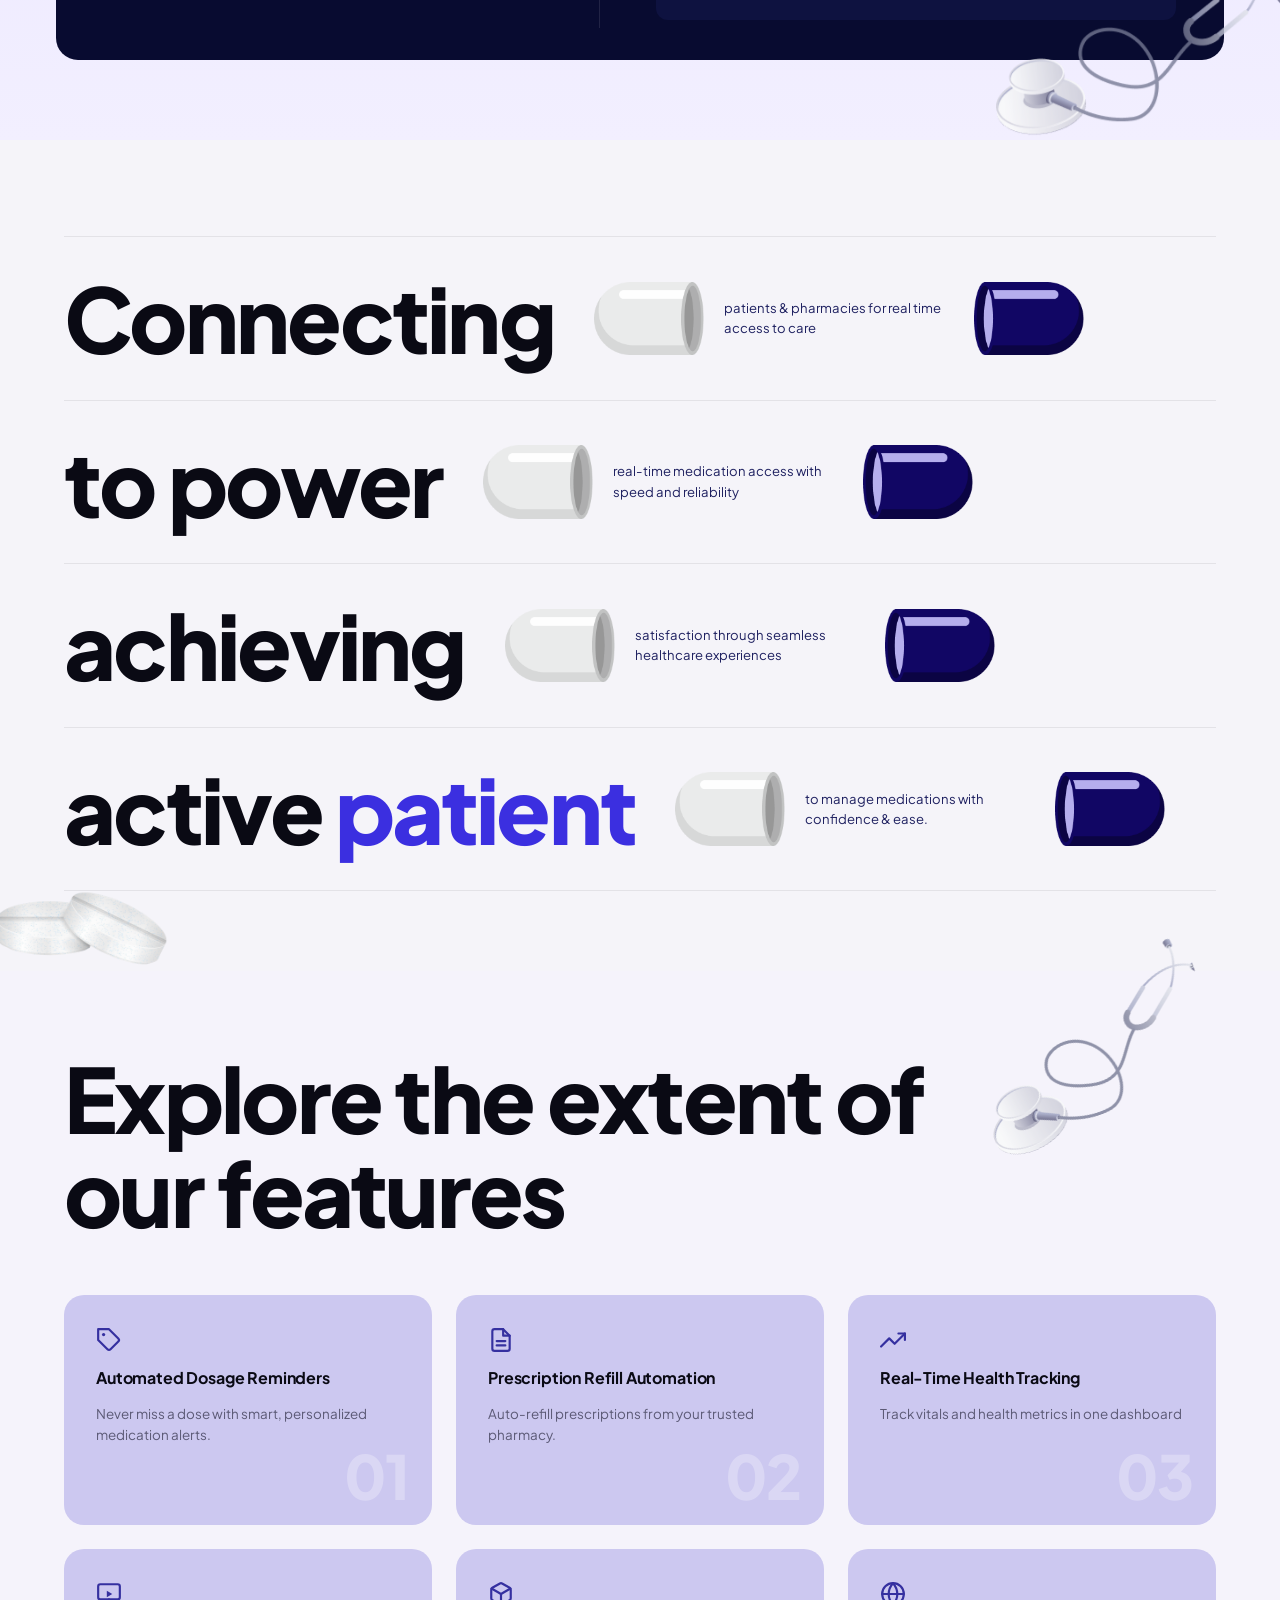
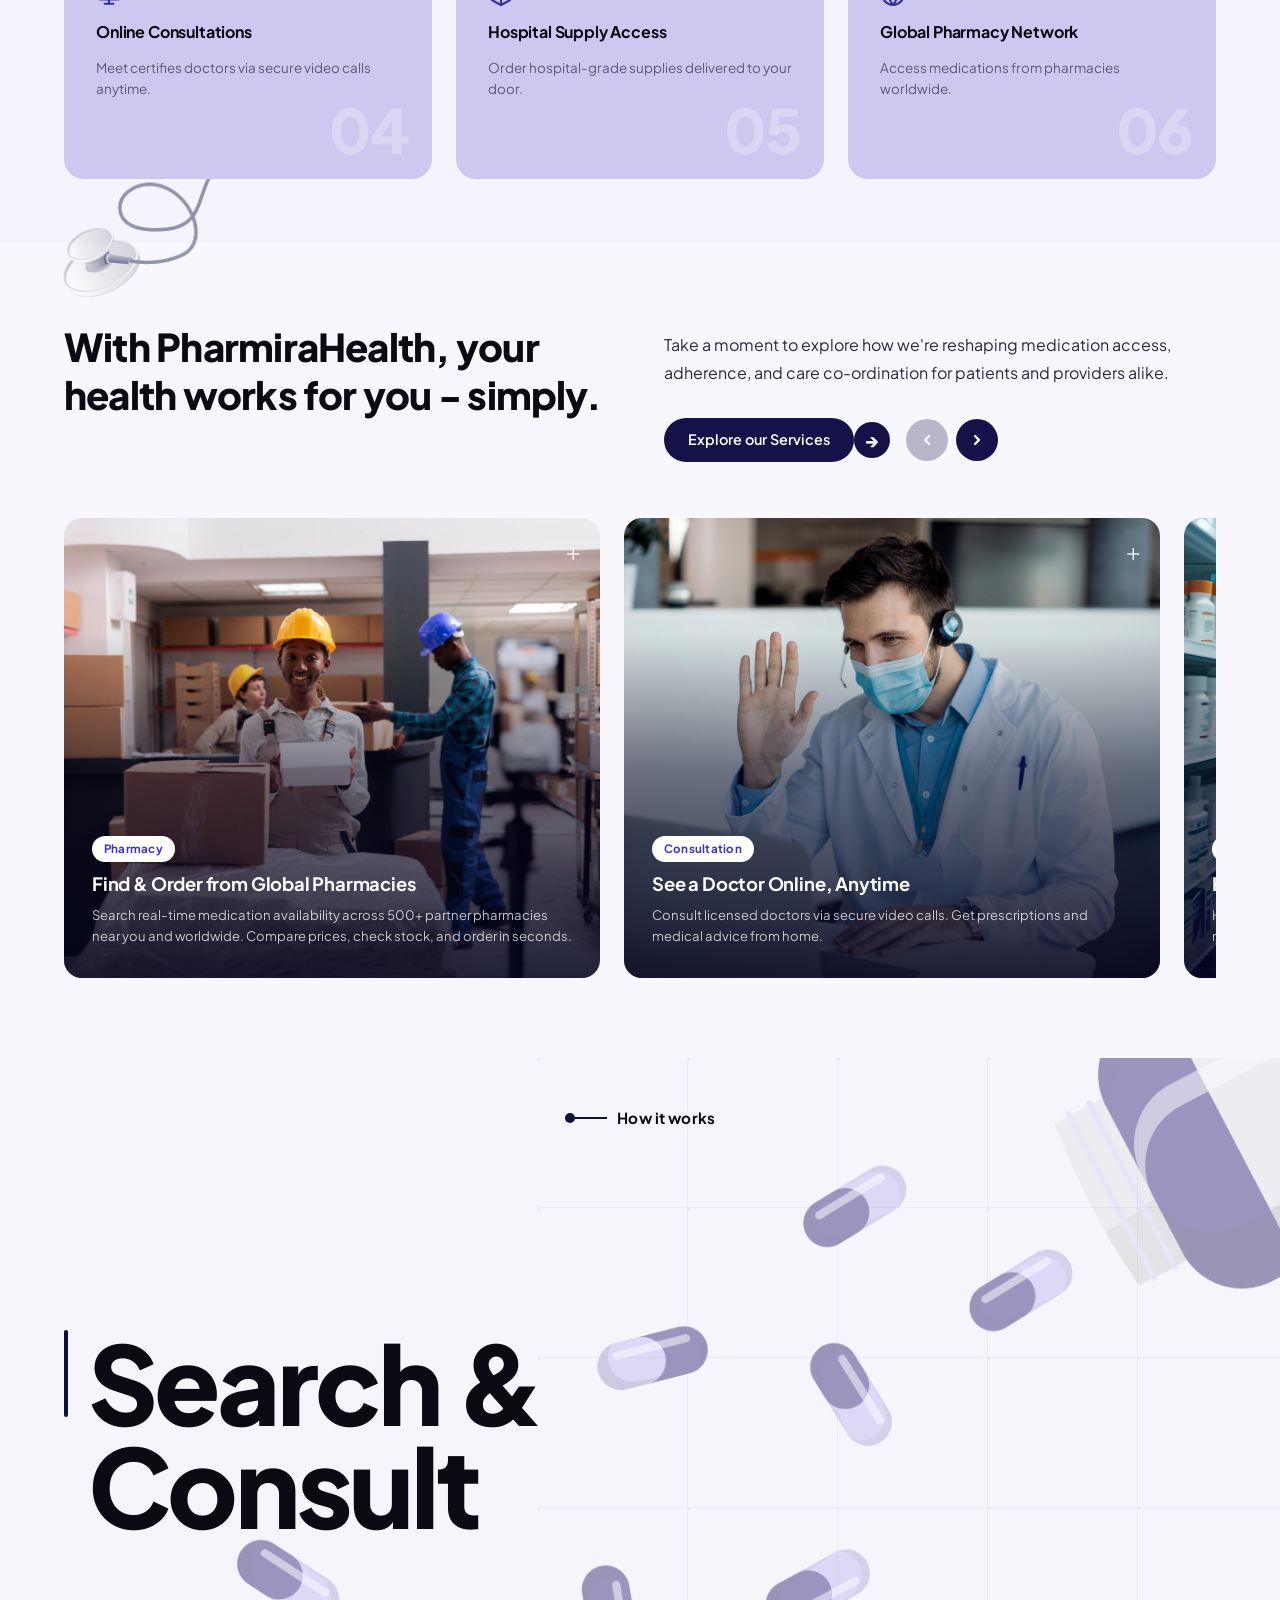
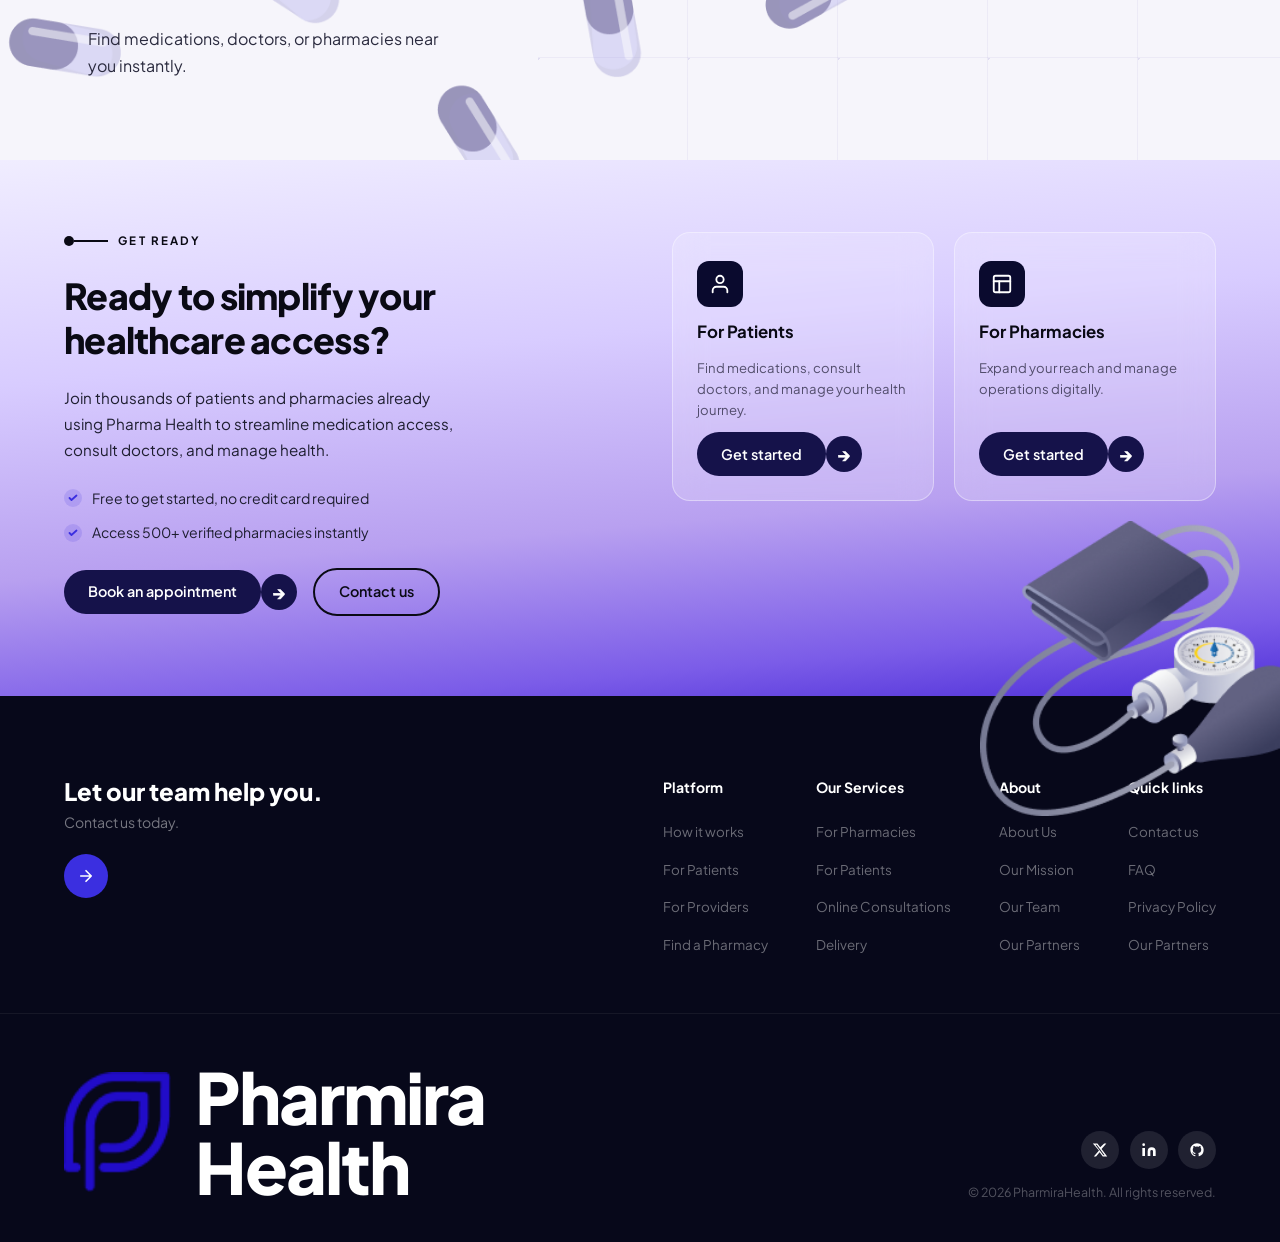
==== commit ef0e098f: "text-animate" ====
--- a/index.html
+++ b/index.html
@@ -11,7 +11,7 @@
 </head>
 <body>
 
-  <!-- ═══════════ HERO ═══════════ -->
+  <!--  HERO  -->
   <div class="page-hero">
 
     <img src="assets/images/cornerpill.png" alt="" class="hero__corner-pill" aria-hidden="true" />
@@ -20,17 +20,17 @@
 
     <section class="hero">
       <div class="hero__left">
-        <p class="hero__subtitle">
+        <p class="hero__subtitle" data-animate data-hero data-delay="2">
           Pharmira Health brings together pharmacies, patients in real time.
           Manage medications, find availability, and get delivery all in one platform.
         </p>
-        <div class="btn-wrap">
+        <div class="btn-wrap" data-animate data-hero data-delay="4">
           <a href="pages/services.html" class="btn btn-dark">Explore our Services</a>
           <a href="pages/services.html" class="btn-circle">→</a>
         </div>
       </div>
 
-      <div class="hero__heading">
+      <div class="hero__heading" data-animate data-hero>
         <h1>
           <span class="text-purple">Medication</span><br />
           <span class="text-dark">made easy from</span><br />
@@ -44,15 +44,15 @@
 
   </div>
 
-  <!-- ═══════════ ABOUT ═══════════ -->
+  <!--  ABOUT -->
   <section class="about-section">
 
     <!-- Stethoscope sits outside the card, bottom-right of section -->
     <img src="assets/images/seth1.png" alt="" class="about__stethoscope" aria-hidden="true" />
 
-    <div class="about-card">
-
-      <!-- ── LEFT COLUMN ── -->
+    <div class="about-card" data-animate>
+
+      <!-- LEFT COLUMN  -->
       <div class="about-left">
 
         <div class="about-label">
@@ -83,7 +83,7 @@
 
       </div>
 
-      <!-- ── DIVIDER ── -->
+      <!--  DIVIDER  -->
       <div class="about-divider">
         <svg id="divider-dot" class="divider-dot" width="37" height="37" viewBox="0 0 37 37" fill="none" xmlns="http://www.w3.org/2000/svg">
           <g filter="url(#filter0_f_130_962)">
@@ -100,8 +100,8 @@
         </svg>
       </div>
 
-      <!-- ── RIGHT COLUMN ── -->
-       <!-- This should show when label is ABOUT US  -->
+      <!--  RIGHT COLUMN  -->
+       
       <div class="about-right">
 
         <p class="who-label">WHO WE ARE</p>
@@ -132,7 +132,7 @@
 
       </div>
 
-       <!-- This should show when label is OUR VALUES  -->
+       <!--  when label = OUR VALUES  -->
       <div class="about-right">
 
         <div class="feature-card">
@@ -161,7 +161,7 @@
 
       </div>
 
-       <!-- This should show when label is OUR TEAM  -->
+       <!--  when label = OUR TEAM  -->
       <div class="about-right">
         <div class="team-card">
           <img src="assets/images/team.png" alt="" />
@@ -172,7 +172,7 @@
     </div>
   </section>
 
-  <!-- ═══════════ MISSION ═══════════ -->
+  <!--  MISSION  -->
   <section class="mission-section">
 
     <img src="assets/images/big-pill.png" alt="" class="mission__big-pill" aria-hidden="true" />
@@ -218,7 +218,7 @@
     </div>
   </section>
 
-  <!-- ═══════════ FEATURES ═══════════ -->
+  <!--  FEATURES  -->
   <section class="features-section">
 
     <img src="assets/images/seth1.png" alt="" class="features__steth features__steth--tr" aria-hidden="true" />
@@ -226,7 +226,7 @@
 
     <div class="features-inner">
 
-      <h2 class="features-heading">
+      <h2 class="features-heading" data-animate>
         Explore the extent of<br />our features
       </h2>
 
@@ -356,13 +356,13 @@
     </div>
   </section>
 
-  <!-- ═══════════ SERVICES ═══════════ -->
+  <!--  SERVICES  -->
   <section class="services-section">
 
     <!-- Top: heading left, info + controls right -->
     <div class="services-top">
-      <h2 class="services-heading">With PharmiraHealth, your health works for you - simply.</h2>
-      <div class="services-info">
+      <h2 class="services-heading" data-animate>With PharmiraHealth, your health works for you - simply.</h2>
+      <div class="services-info" data-animate data-delay="1">
         <p>Take a moment to explore how we're reshaping medication access, adherence, and care co-ordination for patients and providers alike.</p>
         <div class="services-actions">
           <div class="btn-wrap">
@@ -421,18 +421,18 @@
 
   </section>
 
-  <!-- ═══════════ HOW IT WORKS ═══════════ -->
+  <!--  HOW IT WORKS  -->
   <section class="hiw-section">
 
-    <!-- Grid lives as a CSS ::after — no markup needed -->
-
-    <!-- pour.png: bottle + pills as a large background image, top-right -->
+    
+
+    
 
     <!-- Content layer -->
     <div class="hiw-content">
 
       <!-- Centered label -->
-      <div class="hiw-label">
+      <div class="hiw-label" data-animate>
         <span class="hiw-label__dot"></span>
         <span class="hiw-label__line"></span>
         <span class="hiw-label__text">How it works</span>
@@ -445,7 +445,7 @@
         <div class="hiw-vbar-track">
           <span class="hiw-vbar"></span>
         </div>
-        <div class="hiw-heading-block">
+        <div class="hiw-heading-block" data-animate data-delay="1">
           <h2 class="hiw-heading" id="hiw-rotating-heading">Search & Consult</h2>
           <p class="hiw-desc" id="hiw-rotating-desc">Find medications, doctors, or pharmacies near you instantly.</p>
         </div>
@@ -456,7 +456,7 @@
 
   </section>
 
-  <!-- ═══════════ CTA ═══════════ -->
+  <!--  CTA  -->
   <section class="cta-section">
 
     <div class="cta-inner">
@@ -464,17 +464,17 @@
       <!-- Left column -->
       <div class="cta-left">
 
-        <div class="cta-label">
+        <div class="cta-label" data-animate>
           <span class="cta-label__dot"></span>
           <span class="cta-label__line"></span>
           <span>GET READY</span>
         </div>
 
-        <h2 class="cta-heading">Ready to simplify your healthcare access?</h2>
-
-        <p class="cta-body">Join thousands of patients and pharmacies already using Pharma Health to streamline medication access, consult doctors, and manage health.</p>
-
-        <ul class="cta-checks">
+        <h2 class="cta-heading" data-animate data-delay="1">Ready to simplify your healthcare access?</h2>
+
+        <p class="cta-body" data-animate data-delay="2">Join thousands of patients and pharmacies already using Pharma Health to streamline medication access, consult doctors, and manage health.</p>
+
+        <ul class="cta-checks" data-animate data-delay="3">
           <li>
             <svg width="18" height="18" viewBox="0 0 18 18" fill="none"><circle cx="9" cy="9" r="9" fill="#3b2fe0" fill-opacity="0.15"/><path d="M5.5 9L7.5 11L12.5 6.5" stroke="#3b2fe0" stroke-width="1.8" stroke-linecap="round" stroke-linejoin="round"/></svg>
             Free to get started, no credit card required
@@ -485,7 +485,7 @@
           </li>
         </ul>
 
-        <div class="cta-buttons">
+        <div class="cta-buttons" data-animate data-delay="4">
           <div class="btn-wrap">
             <a href="#" class="btn btn-dark">Book an appointment</a>
             <a href="#" class="btn-circle">→</a>
@@ -526,7 +526,7 @@
 
     </div>
 
-    <!-- Blood pressure monitor / full stethoscope — bottom right -->
+    <!-- Blood pressure monitor  -->
     <img src="assets/images/full-seth.png" alt="" class="cta__seth" aria-hidden="true" />
 
   </section>
@@ -537,5 +537,6 @@
   <script src="assets/js/pages/home.js"></script>
   <script src="assets/js/components/navbar.js"></script>
   <script src="assets/js/components/footer.js"></script>
+  <script src="assets/js/components/animations.js"></script>
 </body>
 </html>
--- a/assets/css/main.css
+++ b/assets/css/main.css
@@ -61,3 +61,30 @@
   opacity: 0.88;
   transform: translateY(-1px);
 }
+
+/* ── Scroll & load animations ── */
+@keyframes ph-fadeUp {
+  from { opacity: 0; transform: translateY(24px); }
+  to   { opacity: 1; transform: translateY(0); }
+}
+
+[data-animate] {
+  opacity: 0;
+  transform: translateY(24px);
+}
+
+[data-animate].is-visible {
+  animation: ph-fadeUp 0.6s ease both;
+}
+
+[data-animate][data-delay="1"].is-visible { animation-delay: 0.1s; }
+[data-animate][data-delay="2"].is-visible { animation-delay: 0.2s; }
+[data-animate][data-delay="3"].is-visible { animation-delay: 0.3s; }
+[data-animate][data-delay="4"].is-visible { animation-delay: 0.4s; }
+[data-animate][data-delay="5"].is-visible { animation-delay: 0.5s; }
+[data-animate][data-delay="6"].is-visible { animation-delay: 0.6s; }
+
+@media (prefers-reduced-motion: reduce) {
+  [data-animate] { opacity: 1 !important; transform: none !important; }
+  [data-animate].is-visible { animation: none !important; }
+}
--- a/assets/css/pages/home.css
+++ b/assets/css/pages/home.css
@@ -465,7 +465,7 @@
   display: flex;
   align-items: center;
   gap: 2.5rem;
-  padding: 0.6rem 0;
+  padding: 2rem 0;
   border-bottom: 1px solid rgba(0, 0, 0, 0.07);
 }
 
@@ -664,7 +664,11 @@
   opacity: 0;
 }
 
-/* Secondary icon badge — bottom-right on hover */
+.feat-card:hover .feat-icon-bg {
+  opacity: 1;
+}
+
+/* Secondary icon badge — bottom-right */
 .feat-icon-bg {
   position: absolute;
   bottom: 1.25rem;
@@ -678,17 +682,12 @@
   justify-content: center;
   color: #a89ef0;
   opacity: 0;
-  transition: opacity 0.3s ease;
   pointer-events: none;
 }
 
 .feat-icon-bg svg {
   width: 18px;
   height: 18px;
-}
-
-.feat-card:hover .feat-icon-bg {
-  opacity: 1;
 }
 
 /* ════════════════════════════════
@@ -696,7 +695,7 @@
 ════════════════════════════════ */
 .services-section {
   background: #f8f7fd;
-  padding: 5rem 4rem 0;
+  padding: 5rem 4rem 5rem;
   /* no overflow:hidden — the .services-slider handles clipping */
 }
 
--- a/assets/css/components/footer.css
+++ b/assets/css/components/footer.css
@@ -96,7 +96,7 @@
 }
 
 .footer-logo {
-  height: 80px;
+  height: 120px;
   width: auto;
 }
 
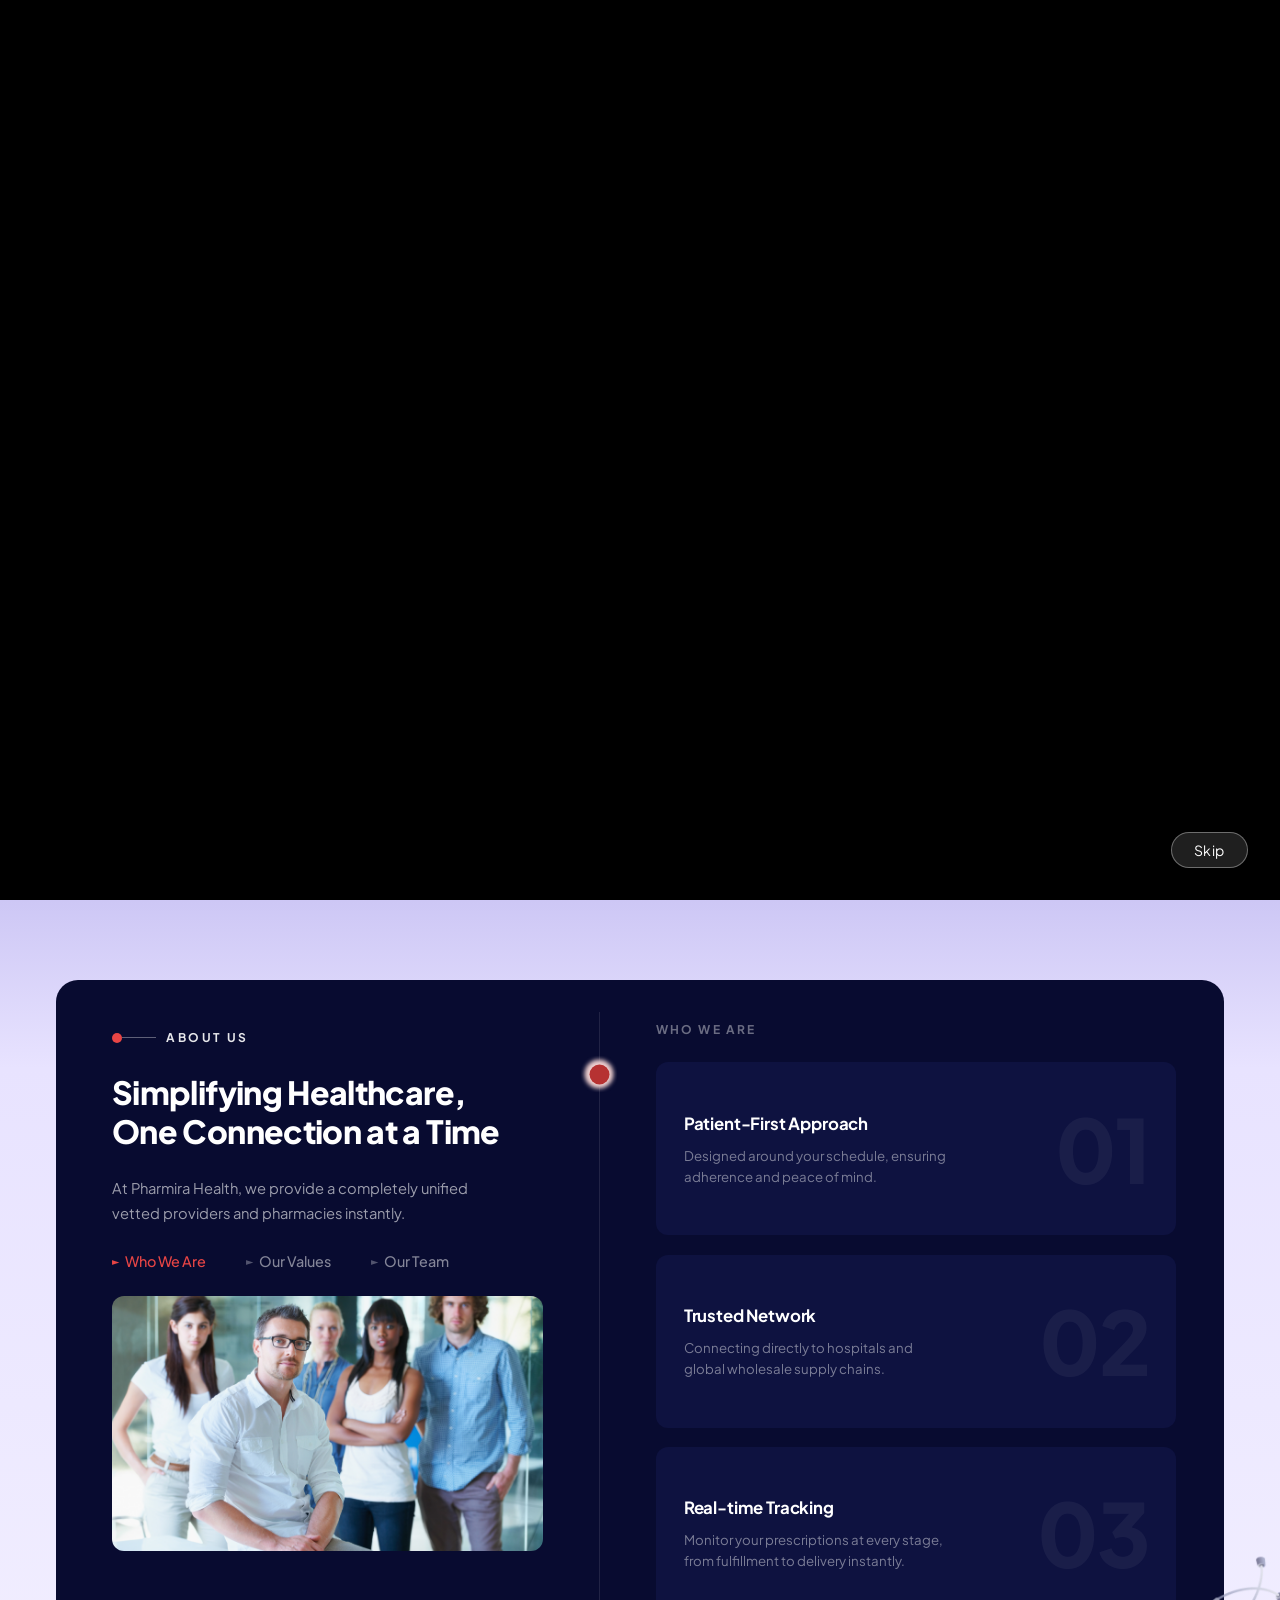
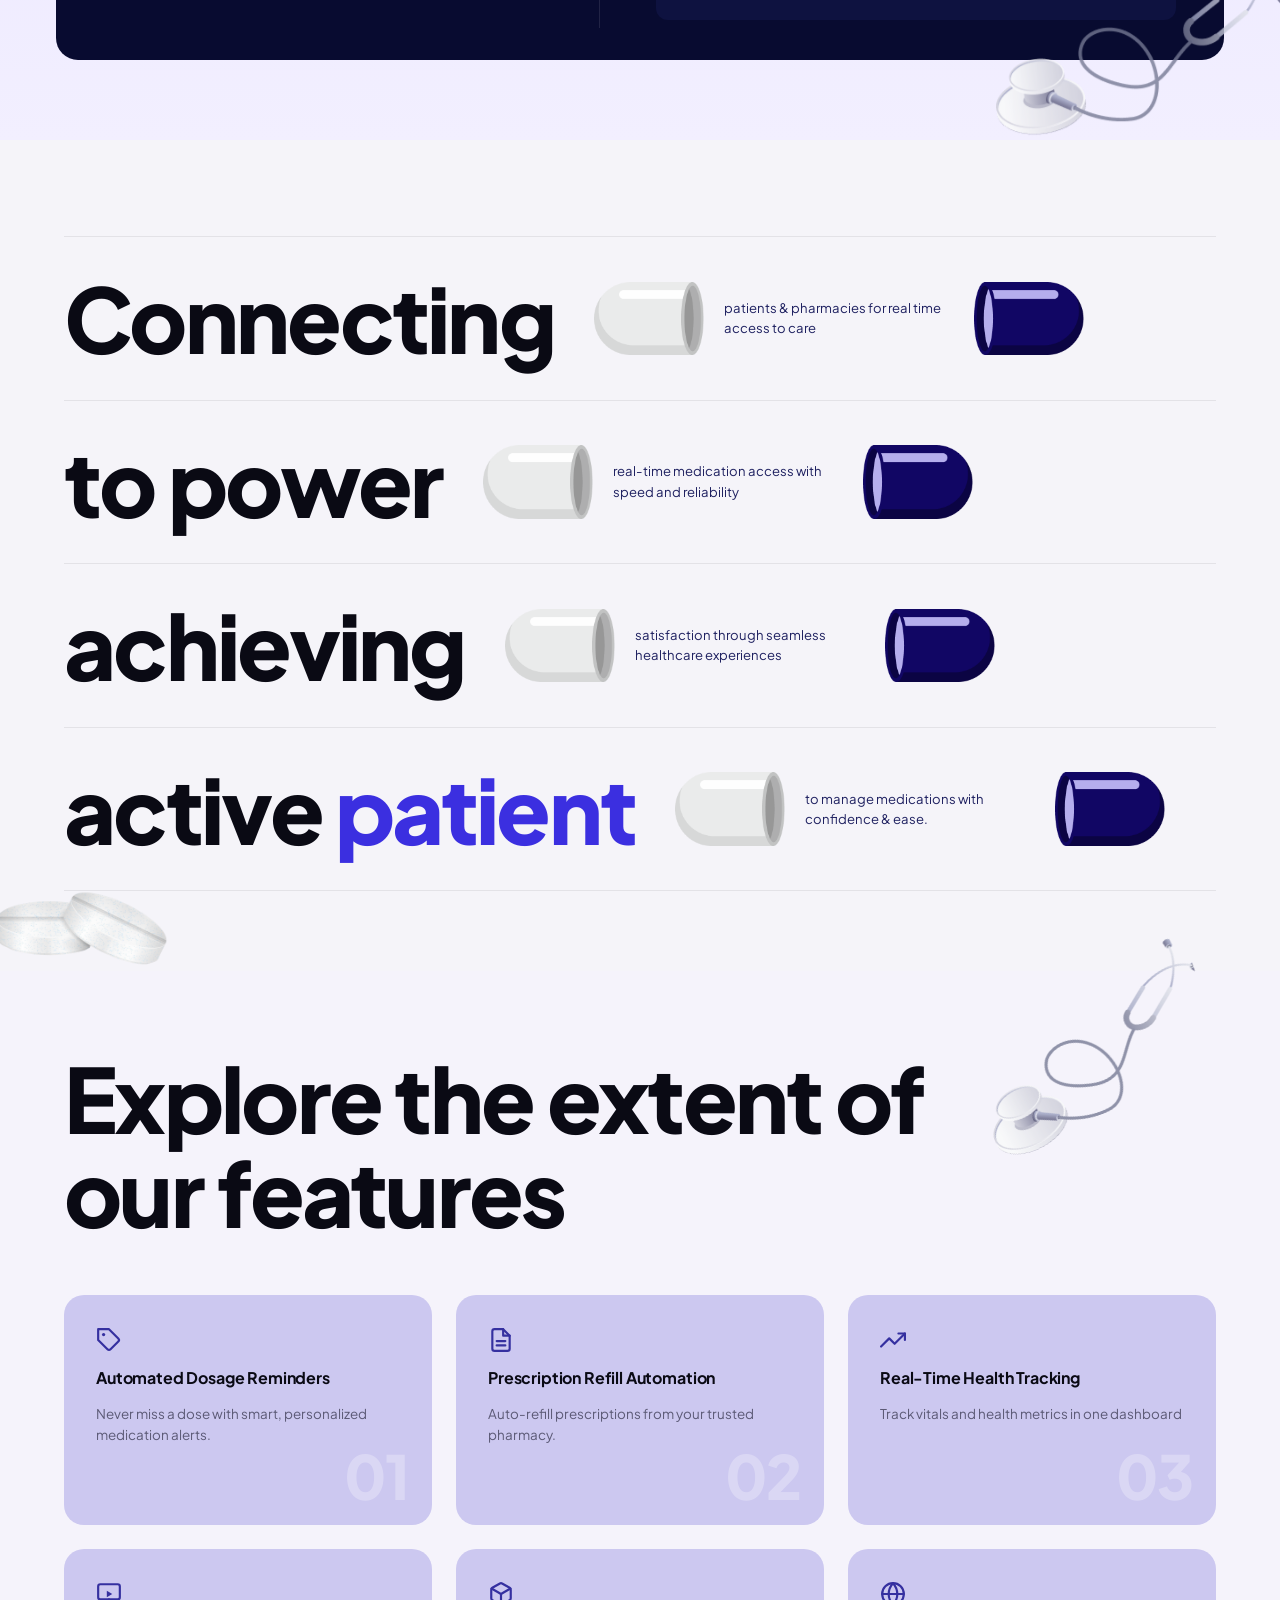
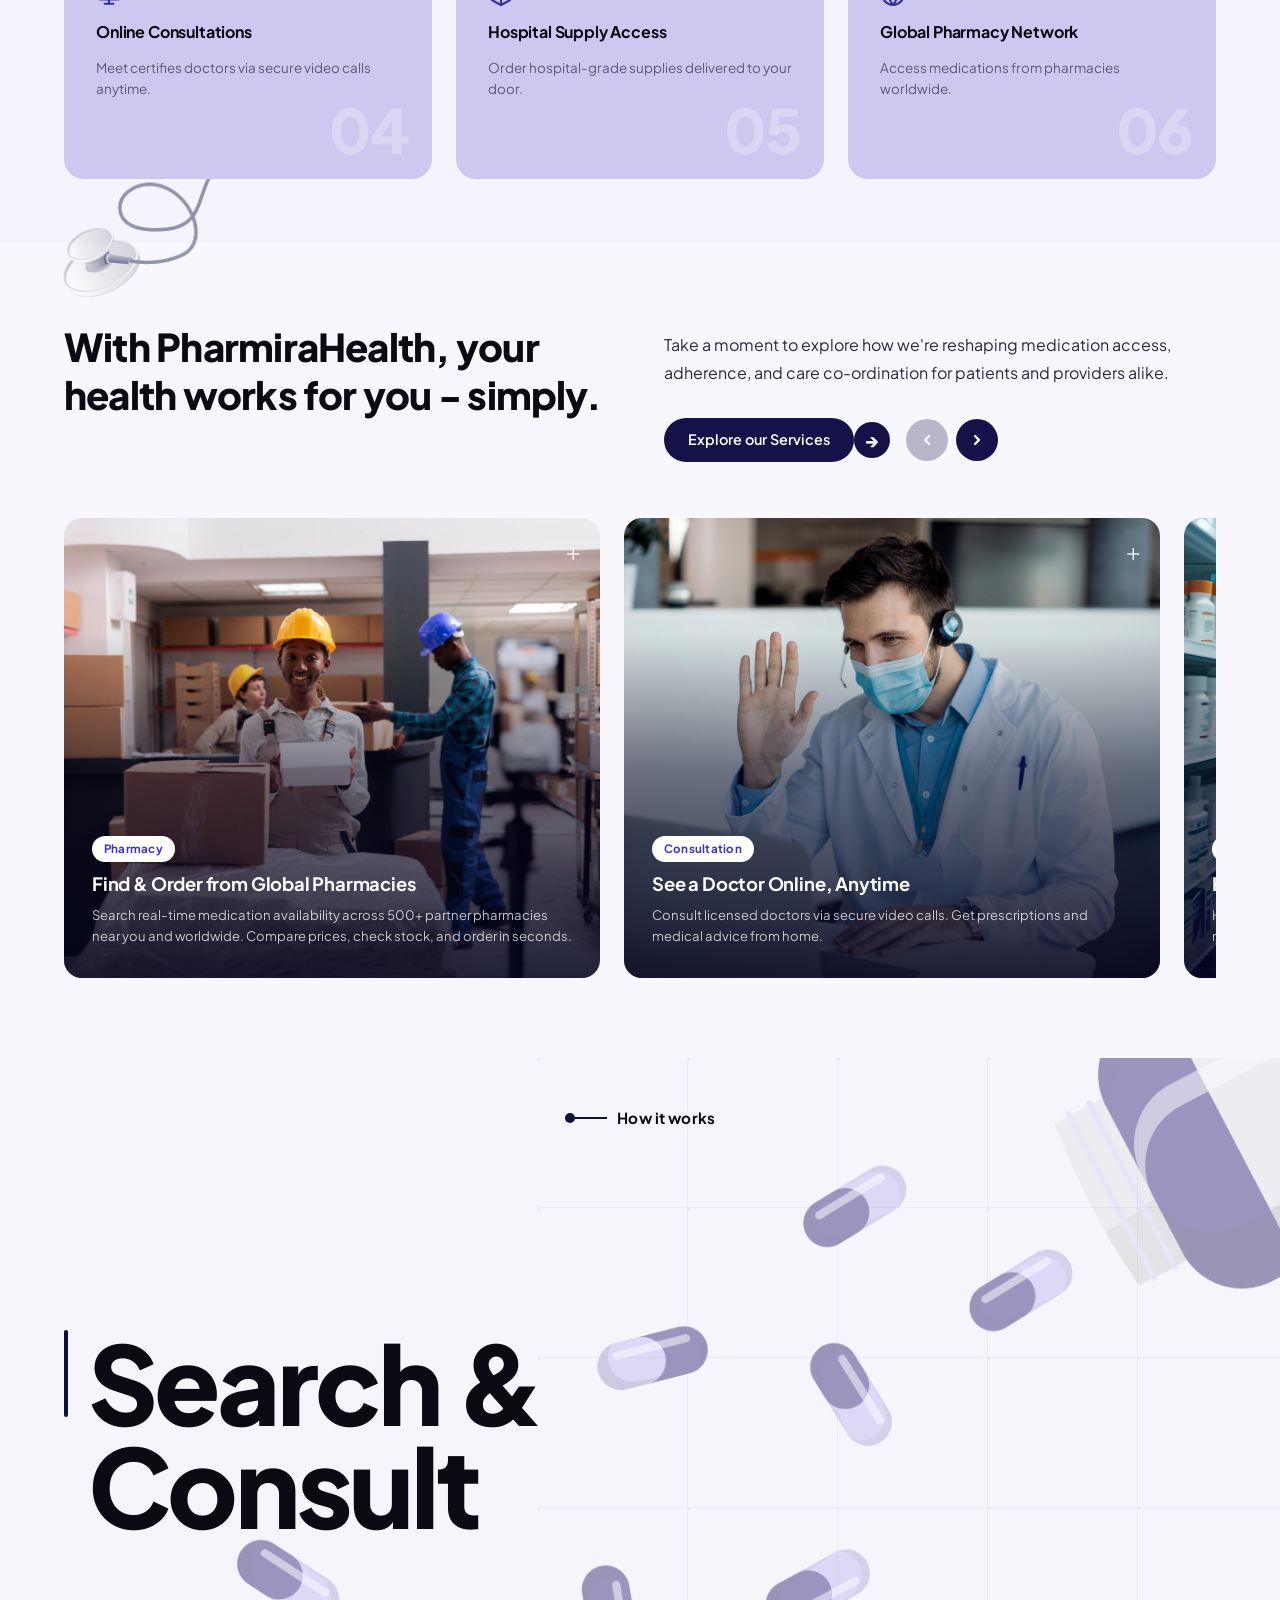
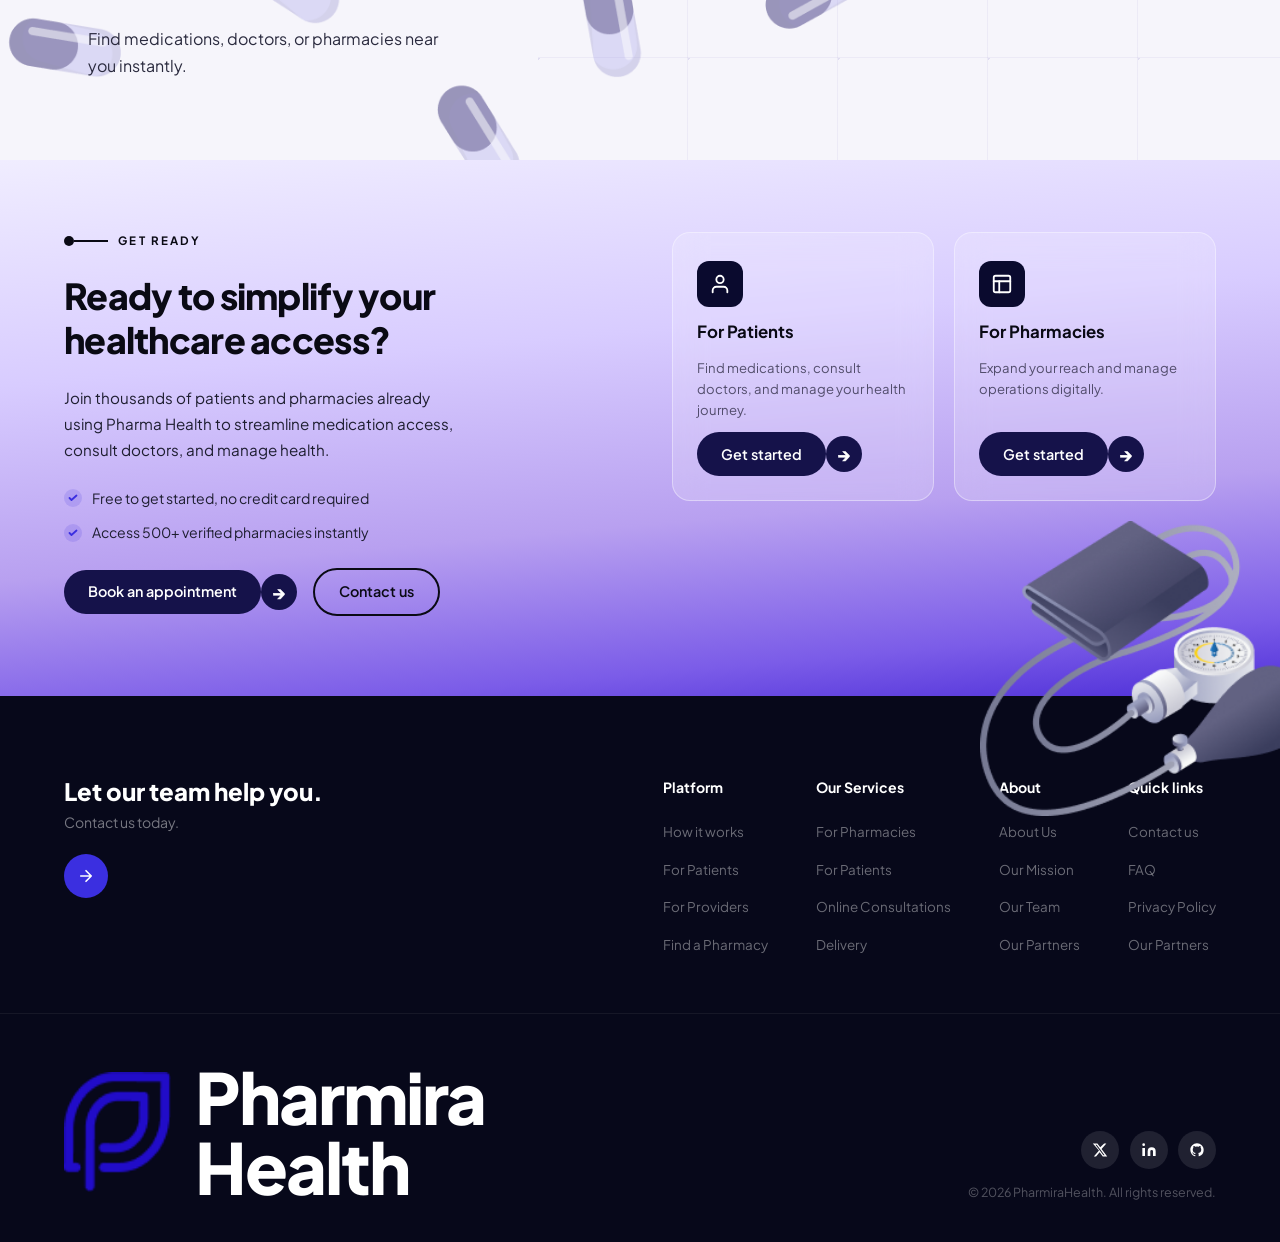
==== commit f6de13b7: "logo-intro" ====
--- a/index.html
+++ b/index.html
@@ -10,6 +10,14 @@
   <link rel="stylesheet" href="assets/css/components/footer.css" />
 </head>
 <body>
+
+  <!-- VIDEO INTRO SPLASH -->
+  <div id="video-intro" class="video-intro">
+    <video id="intro-video" autoplay muted playsinline>
+      <source src="assets/images/vid.mp4" type="video/mp4" />
+    </video>
+    <button class="video-intro__skip" id="intro-skip">Skip</button>
+  </div>
 
   <!--  HERO  -->
   <div class="page-hero">
@@ -533,6 +541,25 @@
 
   <div id="footer-root"></div>
 
+  <script>
+    (function () {
+      var intro = document.getElementById('video-intro');
+      var video = document.getElementById('intro-video');
+      var skip  = document.getElementById('intro-skip');
+
+      document.body.style.overflow = 'hidden';
+
+      function dismiss() {
+        intro.classList.add('video-intro--fade');
+        document.body.style.overflow = '';
+        setTimeout(function () { intro.remove(); }, 950);
+      }
+
+      video.addEventListener('ended', dismiss);
+      skip.addEventListener('click', dismiss);
+      video.addEventListener('error', dismiss);
+    })();
+  </script>
   <script src="assets/js/main.js"></script>
   <script src="assets/js/pages/home.js"></script>
   <script src="assets/js/components/navbar.js"></script>
--- a/assets/css/main.css
+++ b/assets/css/main.css
@@ -1,4 +1,53 @@
 @import url('https://fonts.googleapis.com/css2?family=Plus+Jakarta+Sans:wght@400;500;600;700;800&display=swap');
+
+/* ── Video Intro Splash ── */
+.video-intro {
+  position: fixed;
+  inset: 0;
+  z-index: 9999;
+  background: #000;
+  display: flex;
+  align-items: center;
+  justify-content: center;
+  transform-origin: top left;
+  transition: opacity 0.85s ease, transform 0.85s cubic-bezier(0.4, 0, 0.2, 1), border-radius 0.85s ease;
+}
+
+.video-intro video {
+  width: 100%;
+  height: 100%;
+  object-fit: cover;
+  display: block;
+}
+
+.video-intro__skip {
+  position: absolute;
+  bottom: 2rem;
+  right: 2rem;
+  background: rgba(255, 255, 255, 0.12);
+  color: #fff;
+  border: 1px solid rgba(255, 255, 255, 0.35);
+  padding: 0.5rem 1.4rem;
+  border-radius: 99px;
+  font-family: var(--font-base);
+  font-size: 0.875rem;
+  letter-spacing: 0.03em;
+  cursor: pointer;
+  backdrop-filter: blur(8px);
+  -webkit-backdrop-filter: blur(8px);
+  transition: background 0.2s;
+}
+
+.video-intro__skip:hover {
+  background: rgba(255, 255, 255, 0.26);
+}
+
+.video-intro--fade {
+  opacity: 0;
+  transform: scale(0.04);
+  border-radius: 50%;
+  pointer-events: none;
+}
 
 /* ── Reset & base ── */
 *, *::before, *::after {
--- a/assets/css/pages/home.css
+++ b/assets/css/pages/home.css
@@ -73,8 +73,8 @@
   font-size: 1rem;
   font-weight: 700;
   color: #1a1454;
-  white-space: nowrap;
   letter-spacing: -0.01em;
+  line-height: 1.2;
 }
 
 .nav-links {
@@ -1345,9 +1345,15 @@
   .hero__subtitle { font-size: 0.9rem; }
   .hero__corner-pill { width: 130px; }
 
-  .hero__heading h1 { 
-    font-size: 24px; 
+  .hero__heading h1 {
+    font-size: 24px;
     line-height: 38px;
+  }
+
+  .mission__big-pill {
+    width: 100px;
+    bottom: -10px;
+    left: -10px;
   }
 
   /* ── About ── */
@@ -1363,6 +1369,9 @@
   .team-card p {
     font: 12px !important;
   }
+  .about__stethoscope { display: none; }
+  .features__steth--tr,
+  .features__steth--bl { display: none; }
 
   /* ── Mission ── */
   .mission-section { padding: 2.5rem 1.25rem 3rem; }
--- a/assets/css/components/navbar.css
+++ b/assets/css/components/navbar.css
@@ -123,9 +123,12 @@
     display: flex;
   }
 
-  /* Hide logo text — only icon shows on mobile */
+  /* Show logo name beside icon on mobile */
   .nav-logo-name {
-    display: none;
+    display: inline;
+    font-size: 0.95rem;
+    font-weight: 700;
+    color: #1a1454;
   }
 
   /* Hide desktop nav links on mobile */
@@ -145,3 +148,10 @@
     color: rgba(255, 255, 255, 0.9);
   }
 }
+
+/* White logo name on dark-background pages (all screen sizes) */
+.about-hero .nav-logo-name,
+.services-hero .nav-logo-name,
+.contact-hero .nav-logo-name {
+  color: #fff;
+}
